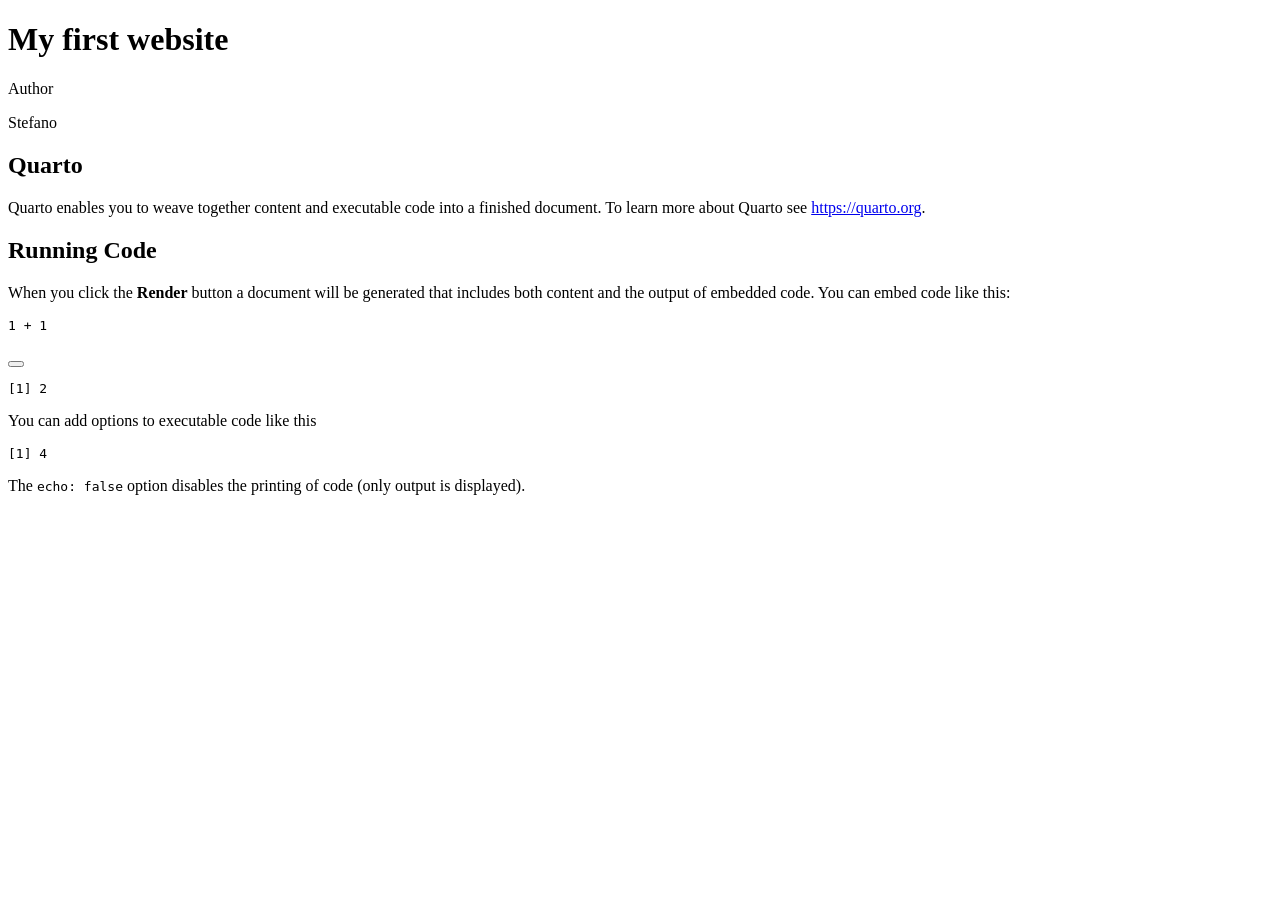
==== index.html @ 8864def3 "Add files via upload" ====
<!DOCTYPE html>
<html xmlns="http://www.w3.org/1999/xhtml" lang="en" xml:lang="en"><head>

<meta charset="utf-8">
<meta name="generator" content="quarto-1.9.38">

<meta name="viewport" content="width=device-width, initial-scale=1.0, user-scalable=yes">

<meta name="author" content="Stefano">

<title>My first website</title>
<style>
/* Default styles provided by pandoc.
** See https://pandoc.org/MANUAL.html#variables-for-html for config info.
*/
code{white-space: pre-wrap;}
span.smallcaps{font-variant: small-caps;}
div.columns{display: flex; gap: min(4vw, 1.5em);}
div.column{flex: auto; overflow-x: auto;}
div.hanging-indent{margin-left: 1.5em; text-indent: -1.5em;}
ul.task-list{list-style: none;}
ul.task-list li input[type="checkbox"] {
  width: 0.8em;
  margin: 0 0.8em 0.2em -1em; /* quarto-specific, see https://github.com/quarto-dev/quarto-cli/issues/4556 */ 
  vertical-align: middle;
}
/* CSS for syntax highlighting */
html { -webkit-text-size-adjust: 100%; }
pre > code.sourceCode { white-space: pre; position: relative; }
pre > code.sourceCode > span { display: inline-block; line-height: 1.25; }
pre > code.sourceCode > span:empty { height: 1.2em; }
.sourceCode { overflow: visible; }
code.sourceCode > span { color: inherit; text-decoration: inherit; }
div.sourceCode { margin: 1em 0; }
pre.sourceCode { margin: 0; }
@media screen {
div.sourceCode { overflow: auto; }
}
@media print {
pre > code.sourceCode { white-space: pre-wrap; }
pre > code.sourceCode > span { text-indent: -5em; padding-left: 5em; }
}
pre.numberSource code
  { counter-reset: source-line 0; }
pre.numberSource code > span
  { position: relative; left: -4em; counter-increment: source-line; }
pre.numberSource code > span > a:first-child::before
  { content: counter(source-line);
    position: relative; left: -1em; text-align: right; vertical-align: baseline;
    border: none; display: inline-block;
    -webkit-touch-callout: none; -webkit-user-select: none;
    -khtml-user-select: none; -moz-user-select: none;
    -ms-user-select: none; user-select: none;
    padding: 0 4px; width: 4em;
  }
pre.numberSource { margin-left: 3em;  padding-left: 4px; }
div.sourceCode
  {   }
@media screen {
pre > code.sourceCode > span > a:first-child::before { text-decoration: underline; }
}
</style>


<script src="index_files/libs/clipboard/clipboard.min.js"></script>
<script src="index_files/libs/quarto-html/quarto.js" type="module"></script>
<script src="index_files/libs/quarto-html/tabsets/tabsets.js" type="module"></script>
<script src="index_files/libs/quarto-html/popper.min.js"></script>
<script src="index_files/libs/quarto-html/tippy.umd.min.js"></script>
<script src="index_files/libs/quarto-html/anchor.min.js"></script>
<link href="index_files/libs/quarto-html/tippy.css" rel="stylesheet">
<link href="index_files/libs/quarto-html/quarto-syntax-highlighting-15634bcf2e68342d4ad2dfa704d543f6.css" rel="stylesheet" id="quarto-text-highlighting-styles">
<script src="index_files/libs/bootstrap/bootstrap.min.js"></script>
<link href="index_files/libs/bootstrap/bootstrap-icons.css" rel="stylesheet">
<link href="index_files/libs/bootstrap/bootstrap-53130b6bc961d5ce33c38df5bb25ed83.min.css" rel="stylesheet" append-hash="true" id="quarto-bootstrap" data-mode="light">


</head>

<body class="fullcontent quarto-light">

<div id="quarto-content" class="page-columns page-rows-contents page-layout-article">

<main class="content" id="quarto-document-content">

<header id="title-block-header" class="quarto-title-block default">
<div class="quarto-title">
<h1 class="title">My first website</h1>
</div>



<div class="quarto-title-meta">

    <div>
    <div class="quarto-title-meta-heading">Author</div>
    <div class="quarto-title-meta-contents">
             <p>Stefano </p>
          </div>
  </div>
    
  
    
  </div>
  


</header>


<section id="quarto" class="level2">
<h2 class="anchored" data-anchor-id="quarto">Quarto</h2>
<p>Quarto enables you to weave together content and executable code into a finished document. To learn more about Quarto see <a href="https://quarto.org" class="uri">https://quarto.org</a>.</p>
</section>
<section id="running-code" class="level2">
<h2 class="anchored" data-anchor-id="running-code">Running Code</h2>
<p>When you click the <strong>Render</strong> button a document will be generated that includes both content and the output of embedded code. You can embed code like this:</p>
<div class="cell">
<div class="code-copy-outer-scaffold"><div class="sourceCode cell-code" id="cb1"><pre class="sourceCode r code-with-copy"><code class="sourceCode r"><span id="cb1-1"><a href="#cb1-1" aria-hidden="true" tabindex="-1"></a><span class="dv">1</span> <span class="sc">+</span> <span class="dv">1</span></span></code></pre></div><button title="Copy to Clipboard" class="code-copy-button"><i class="bi"></i></button></div>
<div class="cell-output cell-output-stdout">
<pre><code>[1] 2</code></pre>
</div>
</div>
<p>You can add options to executable code like this</p>
<div class="cell">
<div class="cell-output cell-output-stdout">
<pre><code>[1] 4</code></pre>
</div>
</div>
<p>The <code>echo: false</code> option disables the printing of code (only output is displayed).</p>
</section>

</main>
<!-- /main column -->
<script id="quarto-html-after-body" type="application/javascript">
  window.document.addEventListener("DOMContentLoaded", function (event) {
    const icon = "";
    const anchorJS = new window.AnchorJS();
    anchorJS.options = {
      placement: 'right',
      icon: icon
    };
    anchorJS.add('.anchored');
    const isCodeAnnotation = (el) => {
      for (const clz of el.classList) {
        if (clz.startsWith('code-annotation-')) {                     
          return true;
        }
      }
      return false;
    }
    const onCopySuccess = function(e) {
      // button target
      const button = e.trigger;
      // don't keep focus
      button.blur();
      // flash "checked"
      button.classList.add('code-copy-button-checked');
      var currentTitle = button.getAttribute("title");
      button.setAttribute("title", "Copied!");
      let tooltip;
      if (window.bootstrap) {
        button.setAttribute("data-bs-toggle", "tooltip");
        button.setAttribute("data-bs-placement", "left");
        button.setAttribute("data-bs-title", "Copied!");
        tooltip = new bootstrap.Tooltip(button, 
          { trigger: "manual", 
            customClass: "code-copy-button-tooltip",
            offset: [0, -8]});
        tooltip.show();    
      }
      setTimeout(function() {
        if (tooltip) {
          tooltip.hide();
          button.removeAttribute("data-bs-title");
          button.removeAttribute("data-bs-toggle");
          button.removeAttribute("data-bs-placement");
        }
        button.setAttribute("title", currentTitle);
        button.classList.remove('code-copy-button-checked');
      }, 1000);
      // clear code selection
      e.clearSelection();
    }
    const getTextToCopy = function(trigger) {
      const outerScaffold = trigger.parentElement.cloneNode(true);
      const codeEl = outerScaffold.querySelector('code');
      for (const childEl of codeEl.children) {
        if (isCodeAnnotation(childEl)) {
          childEl.remove();
        }
      }
      return codeEl.innerText;
    }
    const clipboard = new window.ClipboardJS('.code-copy-button:not([data-in-quarto-modal])', {
      text: getTextToCopy
    });
    clipboard.on('success', onCopySuccess);
    if (window.document.getElementById('quarto-embedded-source-code-modal')) {
      const clipboardModal = new window.ClipboardJS('.code-copy-button[data-in-quarto-modal]', {
        text: getTextToCopy,
        container: window.document.getElementById('quarto-embedded-source-code-modal')
      });
      clipboardModal.on('success', onCopySuccess);
    }
      var localhostRegex = new RegExp(/^(?:http|https):\/\/localhost\:?[0-9]*\//);
      var mailtoRegex = new RegExp(/^mailto:/);
        var filterRegex = new RegExp('/' + window.location.host + '/');
      var isInternal = (href) => {
          return filterRegex.test(href) || localhostRegex.test(href) || mailtoRegex.test(href);
      }
      // Inspect non-navigation links and adorn them if external
     var links = window.document.querySelectorAll('a[href]:not(.nav-link):not(.navbar-brand):not(.toc-action):not(.sidebar-link):not(.sidebar-item-toggle):not(.pagination-link):not(.no-external):not([aria-hidden]):not(.dropdown-item):not(.quarto-navigation-tool):not(.about-link)');
      for (var i=0; i<links.length; i++) {
        const link = links[i];
        if (!isInternal(link.href)) {
          // undo the damage that might have been done by quarto-nav.js in the case of
          // links that we want to consider external
          if (link.dataset.originalHref !== undefined) {
            link.href = link.dataset.originalHref;
          }
        }
      }
    function tippyHover(el, contentFn, onTriggerFn, onUntriggerFn) {
      const config = {
        allowHTML: true,
        maxWidth: 500,
        delay: 100,
        arrow: false,
        appendTo: function(el) {
            return el.parentElement;
        },
        interactive: true,
        interactiveBorder: 10,
        theme: 'quarto',
        placement: 'bottom-start',
      };
      if (contentFn) {
        config.content = contentFn;
      }
      if (onTriggerFn) {
        config.onTrigger = onTriggerFn;
      }
      if (onUntriggerFn) {
        config.onUntrigger = onUntriggerFn;
      }
      window.tippy(el, config); 
    }
    const noterefs = window.document.querySelectorAll('a[role="doc-noteref"]');
    for (var i=0; i<noterefs.length; i++) {
      const ref = noterefs[i];
      tippyHover(ref, function() {
        // use id or data attribute instead here
        let href = ref.getAttribute('data-footnote-href') || ref.getAttribute('href');
        try { href = new URL(href).hash; } catch {}
        const id = href.replace(/^#\/?/, "");
        const note = window.document.getElementById(id);
        if (note) {
          return note.innerHTML;
        } else {
          return "";
        }
      });
    }
    const xrefs = window.document.querySelectorAll('a.quarto-xref');
    const processXRef = (id, note) => {
      // Strip column container classes
      const stripColumnClz = (el) => {
        el.classList.remove("page-full", "page-columns");
        if (el.children) {
          for (const child of el.children) {
            stripColumnClz(child);
          }
        }
      }
      stripColumnClz(note)
      if (id === null || id.startsWith('sec-')) {
        // Special case sections, only their first couple elements
        const container = document.createElement("div");
        if (note.children && note.children.length > 2) {
          container.appendChild(note.children[0].cloneNode(true));
          for (let i = 1; i < note.children.length; i++) {
            const child = note.children[i];
            if (child.tagName === "P" && child.innerText === "") {
              continue;
            } else {
              container.appendChild(child.cloneNode(true));
              break;
            }
          }
          if (window.Quarto?.typesetMath) {
            window.Quarto.typesetMath(container);
          }
          return container.innerHTML
        } else {
          if (window.Quarto?.typesetMath) {
            window.Quarto.typesetMath(note);
          }
          return note.innerHTML;
        }
      } else {
        // Remove any anchor links if they are present
        const anchorLink = note.querySelector('a.anchorjs-link');
        if (anchorLink) {
          anchorLink.remove();
        }
        if (window.Quarto?.typesetMath) {
          window.Quarto.typesetMath(note);
        }
        if (note.classList.contains("callout")) {
          return note.outerHTML;
        } else {
          return note.innerHTML;
        }
      }
    }
    for (var i=0; i<xrefs.length; i++) {
      const xref = xrefs[i];
      tippyHover(xref, undefined, function(instance) {
        instance.disable();
        let url = xref.getAttribute('href');
        let hash = undefined; 
        if (url.startsWith('#')) {
          hash = url;
        } else {
          try { hash = new URL(url).hash; } catch {}
        }
        if (hash) {
          const id = hash.replace(/^#\/?/, "");
          const note = window.document.getElementById(id);
          if (note !== null) {
            try {
              const html = processXRef(id, note.cloneNode(true));
              instance.setContent(html);
            } finally {
              instance.enable();
              instance.show();
            }
          } else {
            // See if we can fetch this
            fetch(url.split('#')[0])
            .then(res => res.text())
            .then(html => {
              const parser = new DOMParser();
              const htmlDoc = parser.parseFromString(html, "text/html");
              const note = htmlDoc.getElementById(id);
              if (note !== null) {
                const html = processXRef(id, note);
                instance.setContent(html);
              } 
            }).finally(() => {
              instance.enable();
              instance.show();
            });
          }
        } else {
          // See if we can fetch a full url (with no hash to target)
          // This is a special case and we should probably do some content thinning / targeting
          fetch(url)
          .then(res => res.text())
          .then(html => {
            const parser = new DOMParser();
            const htmlDoc = parser.parseFromString(html, "text/html");
            const note = htmlDoc.querySelector('main.content');
            if (note !== null) {
              // This should only happen for chapter cross references
              // (since there is no id in the URL)
              // remove the first header
              if (note.children.length > 0 && note.children[0].tagName === "HEADER") {
                note.children[0].remove();
              }
              const html = processXRef(null, note);
              instance.setContent(html);
            } 
          }).finally(() => {
            instance.enable();
            instance.show();
          });
        }
      }, function(instance) {
      });
    }
        let selectedAnnoteEl;
        const selectorForAnnotation = ( cell, annotation) => {
          let cellAttr = 'data-code-cell="' + cell + '"';
          let lineAttr = 'data-code-annotation="' +  annotation + '"';
          const selector = 'span[' + cellAttr + '][' + lineAttr + ']';
          return selector;
        }
        const selectCodeLines = (annoteEl) => {
          const doc = window.document;
          const targetCell = annoteEl.getAttribute("data-target-cell");
          const targetAnnotation = annoteEl.getAttribute("data-target-annotation");
          const annoteSpan = window.document.querySelector(selectorForAnnotation(targetCell, targetAnnotation));
          const lines = annoteSpan.getAttribute("data-code-lines").split(",");
          const lineIds = lines.map((line) => {
            return targetCell + "-" + line;
          })
          let top = null;
          let height = null;
          let parent = null;
          if (lineIds.length > 0) {
              //compute the position of the single el (top and bottom and make a div)
              const el = window.document.getElementById(lineIds[0]);
              top = el.offsetTop;
              height = el.offsetHeight;
              parent = el.parentElement.parentElement;
            if (lineIds.length > 1) {
              const lastEl = window.document.getElementById(lineIds[lineIds.length - 1]);
              const bottom = lastEl.offsetTop + lastEl.offsetHeight;
              height = bottom - top;
            }
            if (top !== null && height !== null && parent !== null) {
              // cook up a div (if necessary) and position it 
              let div = window.document.getElementById("code-annotation-line-highlight");
              if (div === null) {
                div = window.document.createElement("div");
                div.setAttribute("id", "code-annotation-line-highlight");
                div.style.position = 'absolute';
                parent.appendChild(div);
              }
              div.style.top = top - 2 + "px";
              div.style.height = height + 4 + "px";
              div.style.left = 0;
              let gutterDiv = window.document.getElementById("code-annotation-line-highlight-gutter");
              if (gutterDiv === null) {
                gutterDiv = window.document.createElement("div");
                gutterDiv.setAttribute("id", "code-annotation-line-highlight-gutter");
                gutterDiv.style.position = 'absolute';
                const codeCell = window.document.getElementById(targetCell);
                const gutter = codeCell.querySelector('.code-annotation-gutter');
                gutter.appendChild(gutterDiv);
              }
              gutterDiv.style.top = top - 2 + "px";
              gutterDiv.style.height = height + 4 + "px";
            }
            selectedAnnoteEl = annoteEl;
          }
        };
        const unselectCodeLines = () => {
          const elementsIds = ["code-annotation-line-highlight", "code-annotation-line-highlight-gutter"];
          elementsIds.forEach((elId) => {
            const div = window.document.getElementById(elId);
            if (div) {
              div.remove();
            }
          });
          selectedAnnoteEl = undefined;
        };
          // Handle positioning of the toggle
      window.addEventListener(
        "resize",
        throttle(() => {
          elRect = undefined;
          if (selectedAnnoteEl) {
            selectCodeLines(selectedAnnoteEl);
          }
        }, 10)
      );
      function throttle(fn, ms) {
      let throttle = false;
      let timer;
        return (...args) => {
          if(!throttle) { // first call gets through
              fn.apply(this, args);
              throttle = true;
          } else { // all the others get throttled
              if(timer) clearTimeout(timer); // cancel #2
              timer = setTimeout(() => {
                fn.apply(this, args);
                timer = throttle = false;
              }, ms);
          }
        };
      }
        // Attach click handler to the DT
        const annoteDls = window.document.querySelectorAll('dt[data-target-cell]');
        for (const annoteDlNode of annoteDls) {
          annoteDlNode.addEventListener('click', (event) => {
            const clickedEl = event.target;
            if (clickedEl !== selectedAnnoteEl) {
              unselectCodeLines();
              const activeEl = window.document.querySelector('dt[data-target-cell].code-annotation-active');
              if (activeEl) {
                activeEl.classList.remove('code-annotation-active');
              }
              selectCodeLines(clickedEl);
              clickedEl.classList.add('code-annotation-active');
            } else {
              // Unselect the line
              unselectCodeLines();
              clickedEl.classList.remove('code-annotation-active');
            }
          });
        }
    const findCites = (el) => {
      const parentEl = el.parentElement;
      if (parentEl) {
        const cites = parentEl.dataset.cites;
        if (cites) {
          return {
            el,
            cites: cites.split(' ')
          };
        } else {
          return findCites(el.parentElement)
        }
      } else {
        return undefined;
      }
    };
    var bibliorefs = window.document.querySelectorAll('a[role="doc-biblioref"]');
    for (var i=0; i<bibliorefs.length; i++) {
      const ref = bibliorefs[i];
      const citeInfo = findCites(ref);
      if (citeInfo) {
        tippyHover(citeInfo.el, function() {
          var popup = window.document.createElement('div');
          citeInfo.cites.forEach(function(cite) {
            var citeDiv = window.document.createElement('div');
            citeDiv.classList.add('hanging-indent');
            citeDiv.classList.add('csl-entry');
            var biblioDiv = window.document.getElementById('ref-' + cite);
            if (biblioDiv) {
              citeDiv.innerHTML = biblioDiv.innerHTML;
            }
            popup.appendChild(citeDiv);
          });
          return popup.innerHTML;
        });
      }
    }
  });
  </script>
</div> <!-- /content -->




</body></html>
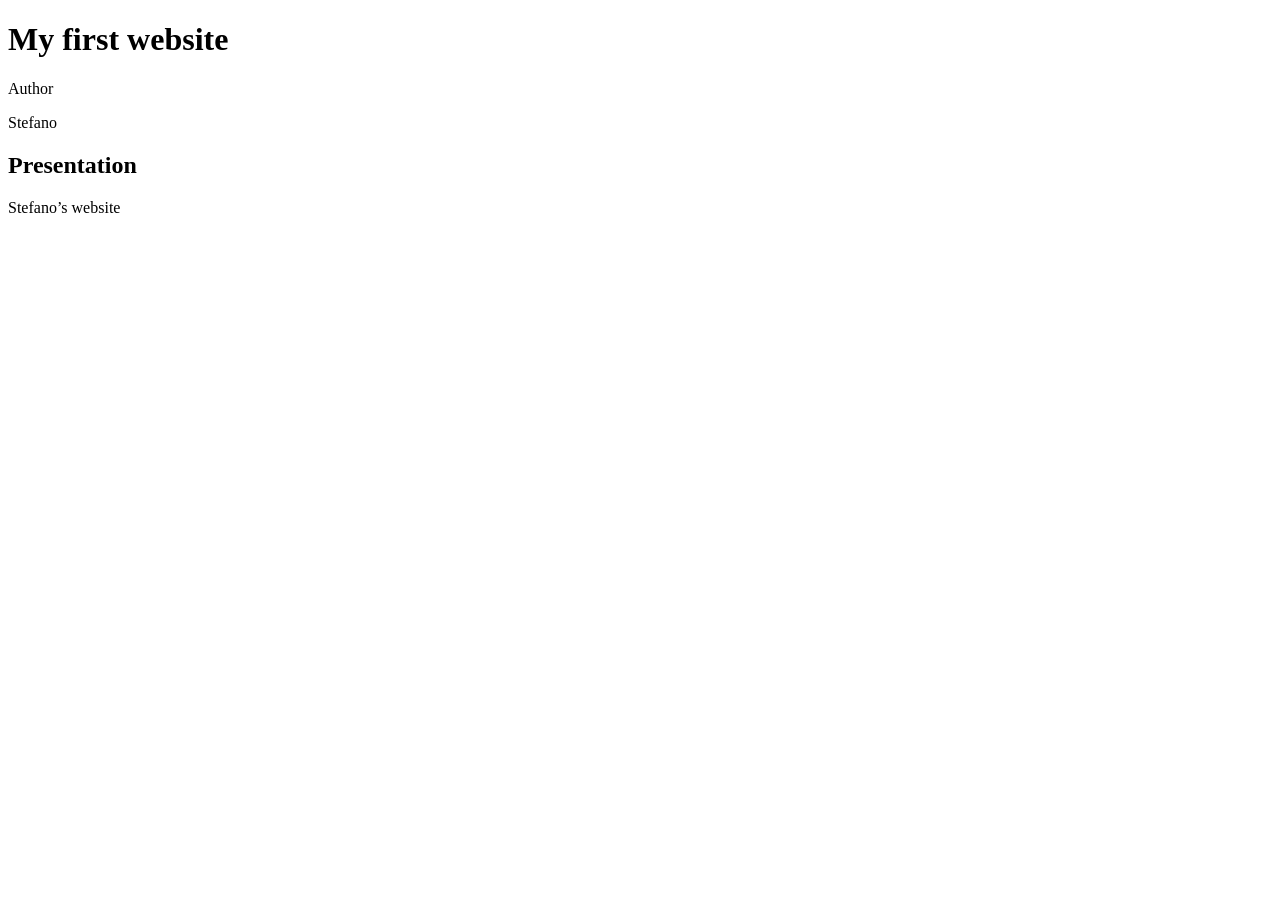
==== commit 50c60d01: "Add files via upload" ====
--- a/index.html
+++ b/index.html
@@ -24,41 +24,6 @@
   margin: 0 0.8em 0.2em -1em; /* quarto-specific, see https://github.com/quarto-dev/quarto-cli/issues/4556 */ 
   vertical-align: middle;
 }
-/* CSS for syntax highlighting */
-html { -webkit-text-size-adjust: 100%; }
-pre > code.sourceCode { white-space: pre; position: relative; }
-pre > code.sourceCode > span { display: inline-block; line-height: 1.25; }
-pre > code.sourceCode > span:empty { height: 1.2em; }
-.sourceCode { overflow: visible; }
-code.sourceCode > span { color: inherit; text-decoration: inherit; }
-div.sourceCode { margin: 1em 0; }
-pre.sourceCode { margin: 0; }
-@media screen {
-div.sourceCode { overflow: auto; }
-}
-@media print {
-pre > code.sourceCode { white-space: pre-wrap; }
-pre > code.sourceCode > span { text-indent: -5em; padding-left: 5em; }
-}
-pre.numberSource code
-  { counter-reset: source-line 0; }
-pre.numberSource code > span
-  { position: relative; left: -4em; counter-increment: source-line; }
-pre.numberSource code > span > a:first-child::before
-  { content: counter(source-line);
-    position: relative; left: -1em; text-align: right; vertical-align: baseline;
-    border: none; display: inline-block;
-    -webkit-touch-callout: none; -webkit-user-select: none;
-    -khtml-user-select: none; -moz-user-select: none;
-    -ms-user-select: none; user-select: none;
-    padding: 0 4px; width: 4em;
-  }
-pre.numberSource { margin-left: 3em;  padding-left: 4px; }
-div.sourceCode
-  {   }
-@media screen {
-pre > code.sourceCode > span > a:first-child::before { text-decoration: underline; }
-}
 </style>
 
 
@@ -108,26 +73,9 @@
 </header>
 
 
-<section id="quarto" class="level2">
-<h2 class="anchored" data-anchor-id="quarto">Quarto</h2>
-<p>Quarto enables you to weave together content and executable code into a finished document. To learn more about Quarto see <a href="https://quarto.org" class="uri">https://quarto.org</a>.</p>
-</section>
-<section id="running-code" class="level2">
-<h2 class="anchored" data-anchor-id="running-code">Running Code</h2>
-<p>When you click the <strong>Render</strong> button a document will be generated that includes both content and the output of embedded code. You can embed code like this:</p>
-<div class="cell">
-<div class="code-copy-outer-scaffold"><div class="sourceCode cell-code" id="cb1"><pre class="sourceCode r code-with-copy"><code class="sourceCode r"><span id="cb1-1"><a href="#cb1-1" aria-hidden="true" tabindex="-1"></a><span class="dv">1</span> <span class="sc">+</span> <span class="dv">1</span></span></code></pre></div><button title="Copy to Clipboard" class="code-copy-button"><i class="bi"></i></button></div>
-<div class="cell-output cell-output-stdout">
-<pre><code>[1] 2</code></pre>
-</div>
-</div>
-<p>You can add options to executable code like this</p>
-<div class="cell">
-<div class="cell-output cell-output-stdout">
-<pre><code>[1] 4</code></pre>
-</div>
-</div>
-<p>The <code>echo: false</code> option disables the printing of code (only output is displayed).</p>
+<section id="presentation" class="level1">
+<h1>Presentation</h1>
+<p>Stefano’s website</p>
 </section>
 
 </main>
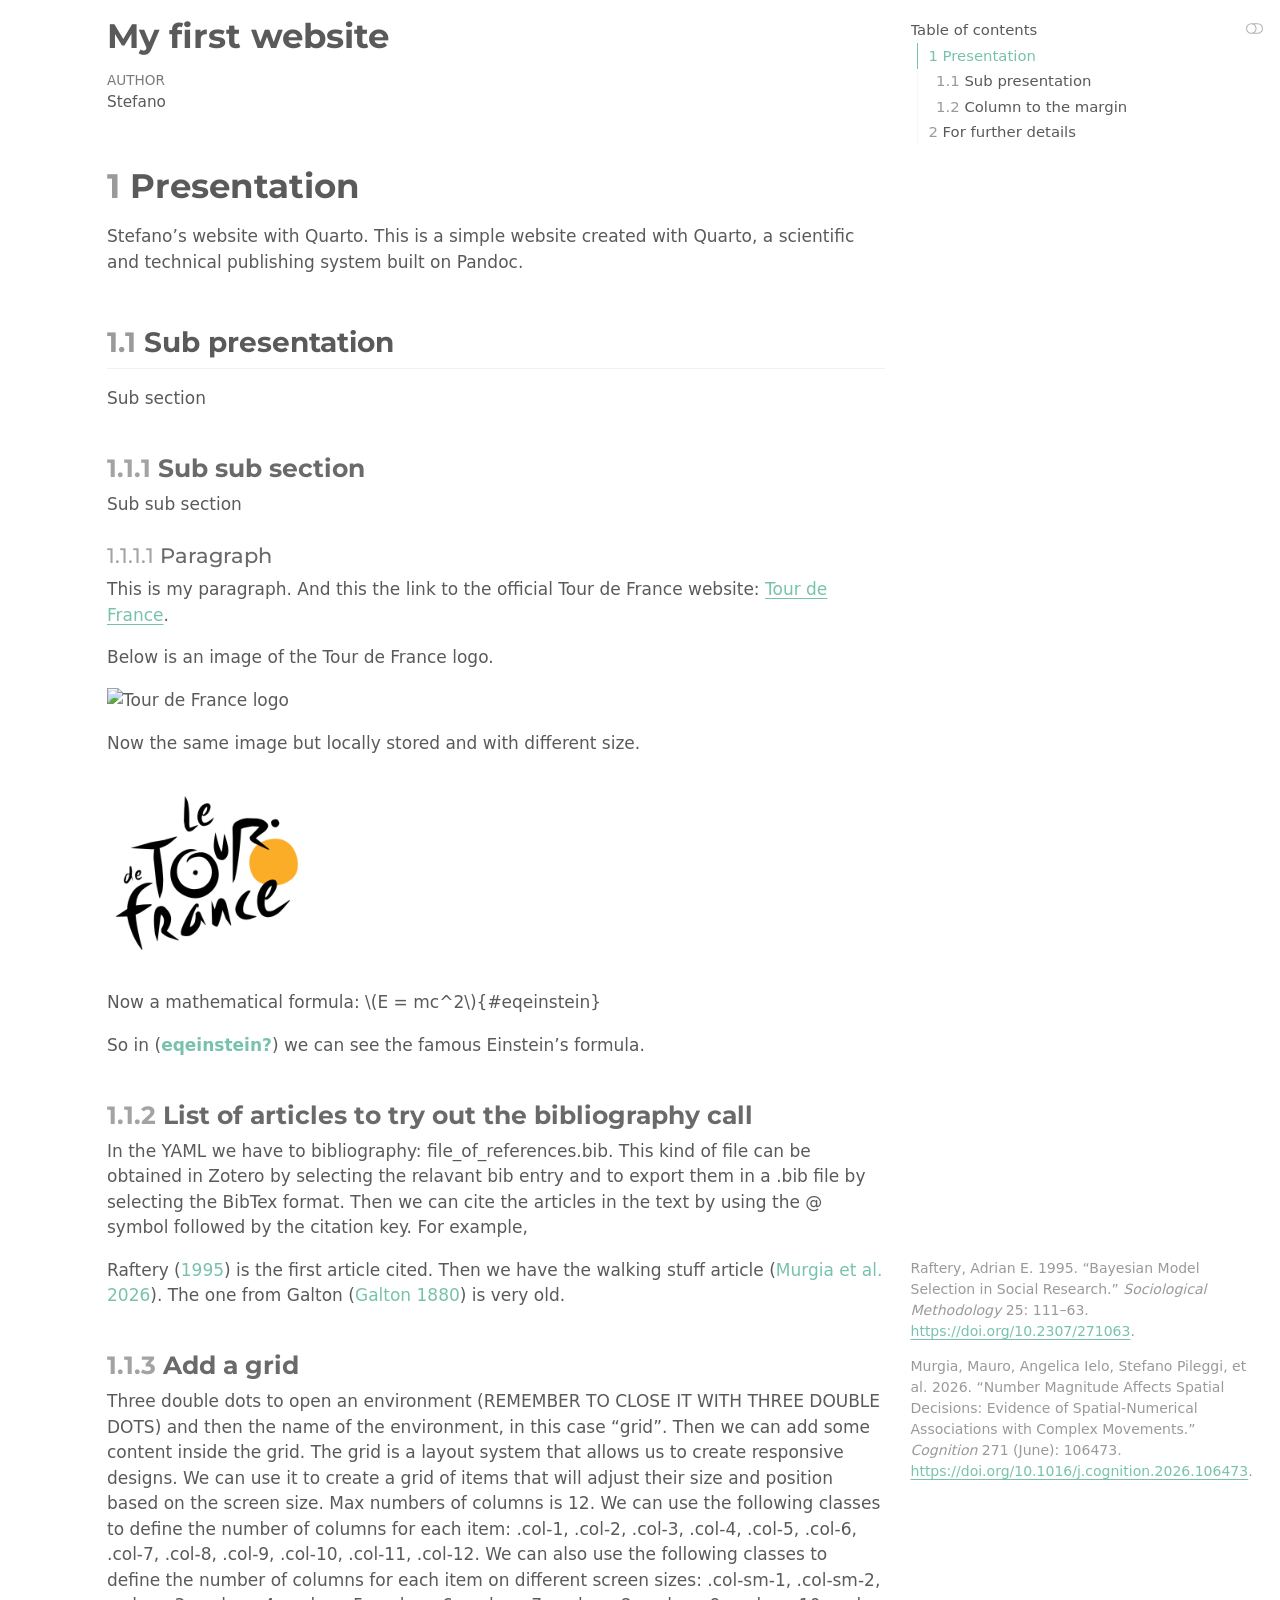
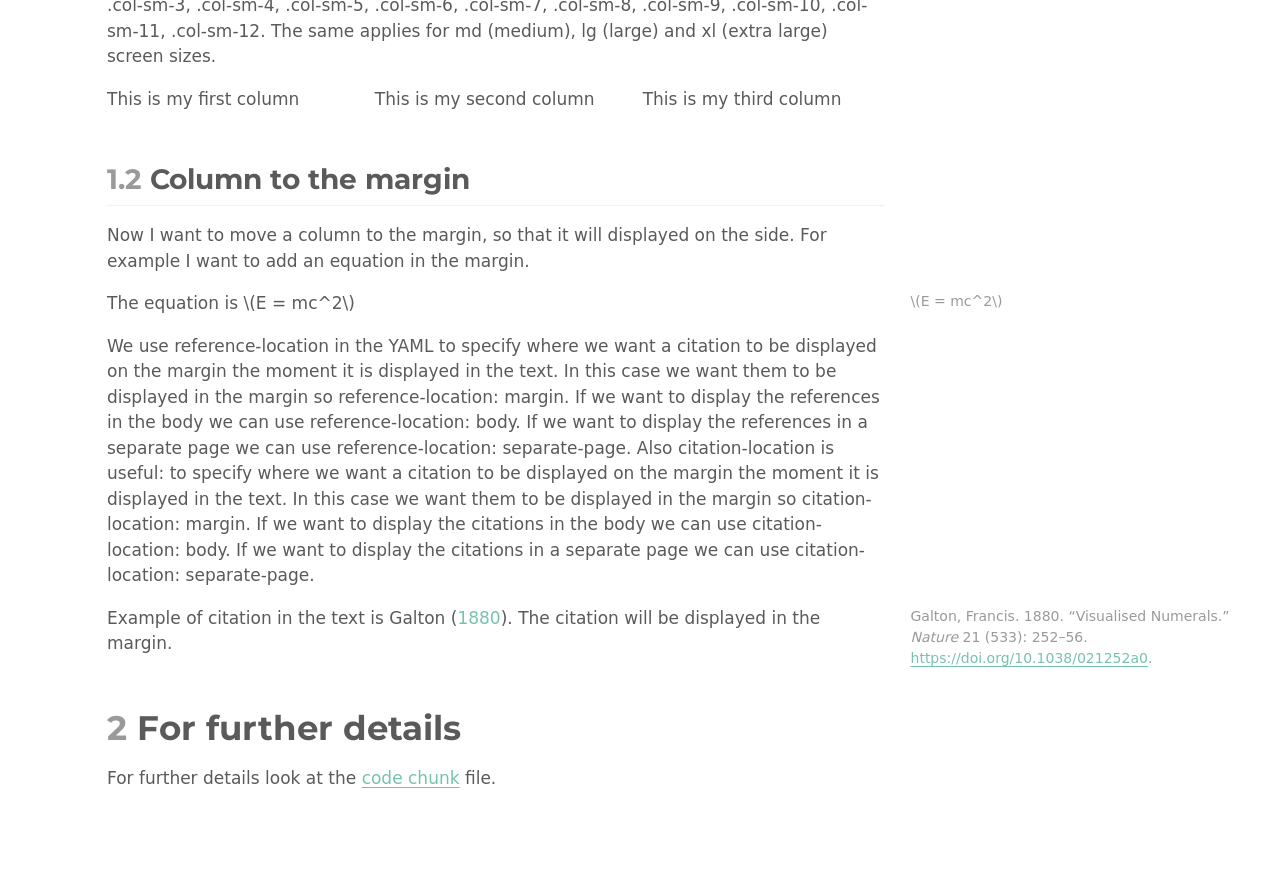
==== commit ae0598b9: "Add files via upload" ====
--- a/index.html
+++ b/index.html
@@ -10,9 +10,7 @@
 
 <title>My first website</title>
 <style>
-/* Default styles provided by pandoc.
-** See https://pandoc.org/MANUAL.html#variables-for-html for config info.
-*/
+
 code{white-space: pre-wrap;}
 span.smallcaps{font-variant: small-caps;}
 div.columns{display: flex; gap: min(4vw, 1.5em);}
@@ -20,33 +18,2502 @@
 div.hanging-indent{margin-left: 1.5em; text-indent: -1.5em;}
 ul.task-list{list-style: none;}
 ul.task-list li input[type="checkbox"] {
-  width: 0.8em;
-  margin: 0 0.8em 0.2em -1em; /* quarto-specific, see https://github.com/quarto-dev/quarto-cli/issues/4556 */ 
-  vertical-align: middle;
+width: 0.8em;
+margin: 0 0.8em 0.2em -1em;  vertical-align: middle;
 }
+
+div.csl-bib-body { }
+div.csl-entry {
+clear: both;
+}
+.hanging-indent div.csl-entry {
+margin-left:2em;
+text-indent:-2em;
+}
+div.csl-left-margin {
+min-width:2em;
+float:left;
+}
+div.csl-right-inline {
+margin-left:2em;
+padding-left:1em;
+}
+div.csl-indent {
+margin-left: 2em;
+}</style>
+
+
+<script>/*!
+ * clipboard.js v2.0.11
+ * https://clipboardjs.com/
+ *
+ * Licensed MIT © Zeno Rocha
+ */
+!function(t,e){"object"==typeof exports&&"object"==typeof module?module.exports=e():"function"==typeof define&&define.amd?define([],e):"object"==typeof exports?exports.ClipboardJS=e():t.ClipboardJS=e()}(this,function(){return n={686:function(t,e,n){"use strict";n.d(e,{default:function(){return b}});var e=n(279),i=n.n(e),e=n(370),u=n.n(e),e=n(817),r=n.n(e);function c(t){try{return document.execCommand(t)}catch(t){return}}var a=function(t){t=r()(t);return c("cut"),t};function o(t,e){var n,o,t=(n=t,o="rtl"===document.documentElement.getAttribute("dir"),(t=document.createElement("textarea")).style.fontSize="12pt",t.style.border="0",t.style.padding="0",t.style.margin="0",t.style.position="absolute",t.style[o?"right":"left"]="-9999px",o=window.pageYOffset||document.documentElement.scrollTop,t.style.top="".concat(o,"px"),t.setAttribute("readonly",""),t.value=n,t);return e.container.appendChild(t),e=r()(t),c("copy"),t.remove(),e}var f=function(t){var e=1<arguments.length&&void 0!==arguments[1]?arguments[1]:{container:document.body},n="";return"string"==typeof t?n=o(t,e):t instanceof HTMLInputElement&&!["text","search","url","tel","password"].includes(null==t?void 0:t.type)?n=o(t.value,e):(n=r()(t),c("copy")),n};function l(t){return(l="function"==typeof Symbol&&"symbol"==typeof Symbol.iterator?function(t){return typeof t}:function(t){return t&&"function"==typeof Symbol&&t.constructor===Symbol&&t!==Symbol.prototype?"symbol":typeof t})(t)}var s=function(){var t=0<arguments.length&&void 0!==arguments[0]?arguments[0]:{},e=t.action,n=void 0===e?"copy":e,o=t.container,e=t.target,t=t.text;if("copy"!==n&&"cut"!==n)throw new Error('Invalid "action" value, use either "copy" or "cut"');if(void 0!==e){if(!e||"object"!==l(e)||1!==e.nodeType)throw new Error('Invalid "target" value, use a valid Element');if("copy"===n&&e.hasAttribute("disabled"))throw new Error('Invalid "target" attribute. Please use "readonly" instead of "disabled" attribute');if("cut"===n&&(e.hasAttribute("readonly")||e.hasAttribute("disabled")))throw new Error('Invalid "target" attribute. You can\'t cut text from elements with "readonly" or "disabled" attributes')}return t?f(t,{container:o}):e?"cut"===n?a(e):f(e,{container:o}):void 0};function p(t){return(p="function"==typeof Symbol&&"symbol"==typeof Symbol.iterator?function(t){return typeof t}:function(t){return t&&"function"==typeof Symbol&&t.constructor===Symbol&&t!==Symbol.prototype?"symbol":typeof t})(t)}function d(t,e){for(var n=0;n<e.length;n++){var o=e[n];o.enumerable=o.enumerable||!1,o.configurable=!0,"value"in o&&(o.writable=!0),Object.defineProperty(t,o.key,o)}}function y(t,e){return(y=Object.setPrototypeOf||function(t,e){return t.__proto__=e,t})(t,e)}function h(n){var o=function(){if("undefined"==typeof Reflect||!Reflect.construct)return!1;if(Reflect.construct.sham)return!1;if("function"==typeof Proxy)return!0;try{return Date.prototype.toString.call(Reflect.construct(Date,[],function(){})),!0}catch(t){return!1}}();return function(){var t,e=v(n);return t=o?(t=v(this).constructor,Reflect.construct(e,arguments,t)):e.apply(this,arguments),e=this,!(t=t)||"object"!==p(t)&&"function"!=typeof t?function(t){if(void 0!==t)return t;throw new ReferenceError("this hasn't been initialised - super() hasn't been called")}(e):t}}function v(t){return(v=Object.setPrototypeOf?Object.getPrototypeOf:function(t){return t.__proto__||Object.getPrototypeOf(t)})(t)}function m(t,e){t="data-clipboard-".concat(t);if(e.hasAttribute(t))return e.getAttribute(t)}var b=function(){!function(t,e){if("function"!=typeof e&&null!==e)throw new TypeError("Super expression must either be null or a function");t.prototype=Object.create(e&&e.prototype,{constructor:{value:t,writable:!0,configurable:!0}}),e&&y(t,e)}(r,i());var t,e,n,o=h(r);function r(t,e){var n;return function(t){if(!(t instanceof r))throw new TypeError("Cannot call a class as a function")}(this),(n=o.call(this)).resolveOptions(e),n.listenClick(t),n}return t=r,n=[{key:"copy",value:function(t){var e=1<arguments.length&&void 0!==arguments[1]?arguments[1]:{container:document.body};return f(t,e)}},{key:"cut",value:function(t){return a(t)}},{key:"isSupported",value:function(){var t=0<arguments.length&&void 0!==arguments[0]?arguments[0]:["copy","cut"],t="string"==typeof t?[t]:t,e=!!document.queryCommandSupported;return t.forEach(function(t){e=e&&!!document.queryCommandSupported(t)}),e}}],(e=[{key:"resolveOptions",value:function(){var t=0<arguments.length&&void 0!==arguments[0]?arguments[0]:{};this.action="function"==typeof t.action?t.action:this.defaultAction,this.target="function"==typeof t.target?t.target:this.defaultTarget,this.text="function"==typeof t.text?t.text:this.defaultText,this.container="object"===p(t.container)?t.container:document.body}},{key:"listenClick",value:function(t){var e=this;this.listener=u()(t,"click",function(t){return e.onClick(t)})}},{key:"onClick",value:function(t){var e=t.delegateTarget||t.currentTarget,n=this.action(e)||"copy",t=s({action:n,container:this.container,target:this.target(e),text:this.text(e)});this.emit(t?"success":"error",{action:n,text:t,trigger:e,clearSelection:function(){e&&e.focus(),window.getSelection().removeAllRanges()}})}},{key:"defaultAction",value:function(t){return m("action",t)}},{key:"defaultTarget",value:function(t){t=m("target",t);if(t)return document.querySelector(t)}},{key:"defaultText",value:function(t){return m("text",t)}},{key:"destroy",value:function(){this.listener.destroy()}}])&&d(t.prototype,e),n&&d(t,n),r}()},828:function(t){var e;"undefined"==typeof Element||Element.prototype.matches||((e=Element.prototype).matches=e.matchesSelector||e.mozMatchesSelector||e.msMatchesSelector||e.oMatchesSelector||e.webkitMatchesSelector),t.exports=function(t,e){for(;t&&9!==t.nodeType;){if("function"==typeof t.matches&&t.matches(e))return t;t=t.parentNode}}},438:function(t,e,n){var u=n(828);function i(t,e,n,o,r){var i=function(e,n,t,o){return function(t){t.delegateTarget=u(t.target,n),t.delegateTarget&&o.call(e,t)}}.apply(this,arguments);return t.addEventListener(n,i,r),{destroy:function(){t.removeEventListener(n,i,r)}}}t.exports=function(t,e,n,o,r){return"function"==typeof t.addEventListener?i.apply(null,arguments):"function"==typeof n?i.bind(null,document).apply(null,arguments):("string"==typeof t&&(t=document.querySelectorAll(t)),Array.prototype.map.call(t,function(t){return i(t,e,n,o,r)}))}},879:function(t,n){n.node=function(t){return void 0!==t&&t instanceof HTMLElement&&1===t.nodeType},n.nodeList=function(t){var e=Object.prototype.toString.call(t);return void 0!==t&&("[object NodeList]"===e||"[object HTMLCollection]"===e)&&"length"in t&&(0===t.length||n.node(t[0]))},n.string=function(t){return"string"==typeof t||t instanceof String},n.fn=function(t){return"[object Function]"===Object.prototype.toString.call(t)}},370:function(t,e,n){var f=n(879),l=n(438);t.exports=function(t,e,n){if(!t&&!e&&!n)throw new Error("Missing required arguments");if(!f.string(e))throw new TypeError("Second argument must be a String");if(!f.fn(n))throw new TypeError("Third argument must be a Function");if(f.node(t))return c=e,a=n,(u=t).addEventListener(c,a),{destroy:function(){u.removeEventListener(c,a)}};if(f.nodeList(t))return o=t,r=e,i=n,Array.prototype.forEach.call(o,function(t){t.addEventListener(r,i)}),{destroy:function(){Array.prototype.forEach.call(o,function(t){t.removeEventListener(r,i)})}};if(f.string(t))return t=t,e=e,n=n,l(document.body,t,e,n);throw new TypeError("First argument must be a String, HTMLElement, HTMLCollection, or NodeList");var o,r,i,u,c,a}},817:function(t){t.exports=function(t){var e,n="SELECT"===t.nodeName?(t.focus(),t.value):"INPUT"===t.nodeName||"TEXTAREA"===t.nodeName?((e=t.hasAttribute("readonly"))||t.setAttribute("readonly",""),t.select(),t.setSelectionRange(0,t.value.length),e||t.removeAttribute("readonly"),t.value):(t.hasAttribute("contenteditable")&&t.focus(),n=window.getSelection(),(e=document.createRange()).selectNodeContents(t),n.removeAllRanges(),n.addRange(e),n.toString());return n}},279:function(t){function e(){}e.prototype={on:function(t,e,n){var o=this.e||(this.e={});return(o[t]||(o[t]=[])).push({fn:e,ctx:n}),this},once:function(t,e,n){var o=this;function r(){o.off(t,r),e.apply(n,arguments)}return r._=e,this.on(t,r,n)},emit:function(t){for(var e=[].slice.call(arguments,1),n=((this.e||(this.e={}))[t]||[]).slice(),o=0,r=n.length;o<r;o++)n[o].fn.apply(n[o].ctx,e);return this},off:function(t,e){var n=this.e||(this.e={}),o=n[t],r=[];if(o&&e)for(var i=0,u=o.length;i<u;i++)o[i].fn!==e&&o[i].fn._!==e&&r.push(o[i]);return r.length?n[t]=r:delete n[t],this}},t.exports=e,t.exports.TinyEmitter=e}},r={},o.n=function(t){var e=t&&t.__esModule?function(){return t.default}:function(){return t};return o.d(e,{a:e}),e},o.d=function(t,e){for(var n in e)o.o(e,n)&&!o.o(t,n)&&Object.defineProperty(t,n,{enumerable:!0,get:e[n]})},o.o=function(t,e){return Object.prototype.hasOwnProperty.call(t,e)},o(686).default;function o(t){if(r[t])return r[t].exports;var e=r[t]={exports:{}};return n[t](e,e.exports,o),e.exports}var n,r});</script>
+<script src="[data-uri]" type="module"></script>
+<script src="[data-uri]" type="module"></script>
+<script>/**
+ * @popperjs/core v2.11.7 - MIT License
+ */
+
+!function(e,t){"object"==typeof exports&&"undefined"!=typeof module?t(exports):"function"==typeof define&&define.amd?define(["exports"],t):t((e="undefined"!=typeof globalThis?globalThis:e||self).Popper={})}(this,(function(e){"use strict";function t(e){if(null==e)return window;if("[object Window]"!==e.toString()){var t=e.ownerDocument;return t&&t.defaultView||window}return e}function n(e){return e instanceof t(e).Element||e instanceof Element}function r(e){return e instanceof t(e).HTMLElement||e instanceof HTMLElement}function o(e){return"undefined"!=typeof ShadowRoot&&(e instanceof t(e).ShadowRoot||e instanceof ShadowRoot)}var i=Math.max,a=Math.min,s=Math.round;function f(){var e=navigator.userAgentData;return null!=e&&e.brands&&Array.isArray(e.brands)?e.brands.map((function(e){return e.brand+"/"+e.version})).join(" "):navigator.userAgent}function c(){return!/^((?!chrome|android).)*safari/i.test(f())}function p(e,o,i){void 0===o&&(o=!1),void 0===i&&(i=!1);var a=e.getBoundingClientRect(),f=1,p=1;o&&r(e)&&(f=e.offsetWidth>0&&s(a.width)/e.offsetWidth||1,p=e.offsetHeight>0&&s(a.height)/e.offsetHeight||1);var u=(n(e)?t(e):window).visualViewport,l=!c()&&i,d=(a.left+(l&&u?u.offsetLeft:0))/f,h=(a.top+(l&&u?u.offsetTop:0))/p,m=a.width/f,v=a.height/p;return{width:m,height:v,top:h,right:d+m,bottom:h+v,left:d,x:d,y:h}}function u(e){var n=t(e);return{scrollLeft:n.pageXOffset,scrollTop:n.pageYOffset}}function l(e){return e?(e.nodeName||"").toLowerCase():null}function d(e){return((n(e)?e.ownerDocument:e.document)||window.document).documentElement}function h(e){return p(d(e)).left+u(e).scrollLeft}function m(e){return t(e).getComputedStyle(e)}function v(e){var t=m(e),n=t.overflow,r=t.overflowX,o=t.overflowY;return/auto|scroll|overlay|hidden/.test(n+o+r)}function y(e,n,o){void 0===o&&(o=!1);var i,a,f=r(n),c=r(n)&&function(e){var t=e.getBoundingClientRect(),n=s(t.width)/e.offsetWidth||1,r=s(t.height)/e.offsetHeight||1;return 1!==n||1!==r}(n),m=d(n),y=p(e,c,o),g={scrollLeft:0,scrollTop:0},b={x:0,y:0};return(f||!f&&!o)&&(("body"!==l(n)||v(m))&&(g=(i=n)!==t(i)&&r(i)?{scrollLeft:(a=i).scrollLeft,scrollTop:a.scrollTop}:u(i)),r(n)?((b=p(n,!0)).x+=n.clientLeft,b.y+=n.clientTop):m&&(b.x=h(m))),{x:y.left+g.scrollLeft-b.x,y:y.top+g.scrollTop-b.y,width:y.width,height:y.height}}function g(e){var t=p(e),n=e.offsetWidth,r=e.offsetHeight;return Math.abs(t.width-n)<=1&&(n=t.width),Math.abs(t.height-r)<=1&&(r=t.height),{x:e.offsetLeft,y:e.offsetTop,width:n,height:r}}function b(e){return"html"===l(e)?e:e.assignedSlot||e.parentNode||(o(e)?e.host:null)||d(e)}function x(e){return["html","body","#document"].indexOf(l(e))>=0?e.ownerDocument.body:r(e)&&v(e)?e:x(b(e))}function w(e,n){var r;void 0===n&&(n=[]);var o=x(e),i=o===(null==(r=e.ownerDocument)?void 0:r.body),a=t(o),s=i?[a].concat(a.visualViewport||[],v(o)?o:[]):o,f=n.concat(s);return i?f:f.concat(w(b(s)))}function O(e){return["table","td","th"].indexOf(l(e))>=0}function j(e){return r(e)&&"fixed"!==m(e).position?e.offsetParent:null}function E(e){for(var n=t(e),i=j(e);i&&O(i)&&"static"===m(i).position;)i=j(i);return i&&("html"===l(i)||"body"===l(i)&&"static"===m(i).position)?n:i||function(e){var t=/firefox/i.test(f());if(/Trident/i.test(f())&&r(e)&&"fixed"===m(e).position)return null;var n=b(e);for(o(n)&&(n=n.host);r(n)&&["html","body"].indexOf(l(n))<0;){var i=m(n);if("none"!==i.transform||"none"!==i.perspective||"paint"===i.contain||-1!==["transform","perspective"].indexOf(i.willChange)||t&&"filter"===i.willChange||t&&i.filter&&"none"!==i.filter)return n;n=n.parentNode}return null}(e)||n}var D="top",A="bottom",L="right",P="left",M="auto",k=[D,A,L,P],W="start",B="end",H="viewport",T="popper",R=k.reduce((function(e,t){return e.concat([t+"-"+W,t+"-"+B])}),[]),S=[].concat(k,[M]).reduce((function(e,t){return e.concat([t,t+"-"+W,t+"-"+B])}),[]),V=["beforeRead","read","afterRead","beforeMain","main","afterMain","beforeWrite","write","afterWrite"];function q(e){var t=new Map,n=new Set,r=[];function o(e){n.add(e.name),[].concat(e.requires||[],e.requiresIfExists||[]).forEach((function(e){if(!n.has(e)){var r=t.get(e);r&&o(r)}})),r.push(e)}return e.forEach((function(e){t.set(e.name,e)})),e.forEach((function(e){n.has(e.name)||o(e)})),r}function C(e){return e.split("-")[0]}function N(e,t){var n=t.getRootNode&&t.getRootNode();if(e.contains(t))return!0;if(n&&o(n)){var r=t;do{if(r&&e.isSameNode(r))return!0;r=r.parentNode||r.host}while(r)}return!1}function I(e){return Object.assign({},e,{left:e.x,top:e.y,right:e.x+e.width,bottom:e.y+e.height})}function _(e,r,o){return r===H?I(function(e,n){var r=t(e),o=d(e),i=r.visualViewport,a=o.clientWidth,s=o.clientHeight,f=0,p=0;if(i){a=i.width,s=i.height;var u=c();(u||!u&&"fixed"===n)&&(f=i.offsetLeft,p=i.offsetTop)}return{width:a,height:s,x:f+h(e),y:p}}(e,o)):n(r)?function(e,t){var n=p(e,!1,"fixed"===t);return n.top=n.top+e.clientTop,n.left=n.left+e.clientLeft,n.bottom=n.top+e.clientHeight,n.right=n.left+e.clientWidth,n.width=e.clientWidth,n.height=e.clientHeight,n.x=n.left,n.y=n.top,n}(r,o):I(function(e){var t,n=d(e),r=u(e),o=null==(t=e.ownerDocument)?void 0:t.body,a=i(n.scrollWidth,n.clientWidth,o?o.scrollWidth:0,o?o.clientWidth:0),s=i(n.scrollHeight,n.clientHeight,o?o.scrollHeight:0,o?o.clientHeight:0),f=-r.scrollLeft+h(e),c=-r.scrollTop;return"rtl"===m(o||n).direction&&(f+=i(n.clientWidth,o?o.clientWidth:0)-a),{width:a,height:s,x:f,y:c}}(d(e)))}function F(e,t,o,s){var f="clippingParents"===t?function(e){var t=w(b(e)),o=["absolute","fixed"].indexOf(m(e).position)>=0&&r(e)?E(e):e;return n(o)?t.filter((function(e){return n(e)&&N(e,o)&&"body"!==l(e)})):[]}(e):[].concat(t),c=[].concat(f,[o]),p=c[0],u=c.reduce((function(t,n){var r=_(e,n,s);return t.top=i(r.top,t.top),t.right=a(r.right,t.right),t.bottom=a(r.bottom,t.bottom),t.left=i(r.left,t.left),t}),_(e,p,s));return u.width=u.right-u.left,u.height=u.bottom-u.top,u.x=u.left,u.y=u.top,u}function U(e){return e.split("-")[1]}function z(e){return["top","bottom"].indexOf(e)>=0?"x":"y"}function X(e){var t,n=e.reference,r=e.element,o=e.placement,i=o?C(o):null,a=o?U(o):null,s=n.x+n.width/2-r.width/2,f=n.y+n.height/2-r.height/2;switch(i){case D:t={x:s,y:n.y-r.height};break;case A:t={x:s,y:n.y+n.height};break;case L:t={x:n.x+n.width,y:f};break;case P:t={x:n.x-r.width,y:f};break;default:t={x:n.x,y:n.y}}var c=i?z(i):null;if(null!=c){var p="y"===c?"height":"width";switch(a){case W:t[c]=t[c]-(n[p]/2-r[p]/2);break;case B:t[c]=t[c]+(n[p]/2-r[p]/2)}}return t}function Y(e){return Object.assign({},{top:0,right:0,bottom:0,left:0},e)}function G(e,t){return t.reduce((function(t,n){return t[n]=e,t}),{})}function J(e,t){void 0===t&&(t={});var r=t,o=r.placement,i=void 0===o?e.placement:o,a=r.strategy,s=void 0===a?e.strategy:a,f=r.boundary,c=void 0===f?"clippingParents":f,u=r.rootBoundary,l=void 0===u?H:u,h=r.elementContext,m=void 0===h?T:h,v=r.altBoundary,y=void 0!==v&&v,g=r.padding,b=void 0===g?0:g,x=Y("number"!=typeof b?b:G(b,k)),w=m===T?"reference":T,O=e.rects.popper,j=e.elements[y?w:m],E=F(n(j)?j:j.contextElement||d(e.elements.popper),c,l,s),P=p(e.elements.reference),M=X({reference:P,element:O,strategy:"absolute",placement:i}),W=I(Object.assign({},O,M)),B=m===T?W:P,R={top:E.top-B.top+x.top,bottom:B.bottom-E.bottom+x.bottom,left:E.left-B.left+x.left,right:B.right-E.right+x.right},S=e.modifiersData.offset;if(m===T&&S){var V=S[i];Object.keys(R).forEach((function(e){var t=[L,A].indexOf(e)>=0?1:-1,n=[D,A].indexOf(e)>=0?"y":"x";R[e]+=V[n]*t}))}return R}var K={placement:"bottom",modifiers:[],strategy:"absolute"};function Q(){for(var e=arguments.length,t=new Array(e),n=0;n<e;n++)t[n]=arguments[n];return!t.some((function(e){return!(e&&"function"==typeof e.getBoundingClientRect)}))}function Z(e){void 0===e&&(e={});var t=e,r=t.defaultModifiers,o=void 0===r?[]:r,i=t.defaultOptions,a=void 0===i?K:i;return function(e,t,r){void 0===r&&(r=a);var i,s,f={placement:"bottom",orderedModifiers:[],options:Object.assign({},K,a),modifiersData:{},elements:{reference:e,popper:t},attributes:{},styles:{}},c=[],p=!1,u={state:f,setOptions:function(r){var i="function"==typeof r?r(f.options):r;l(),f.options=Object.assign({},a,f.options,i),f.scrollParents={reference:n(e)?w(e):e.contextElement?w(e.contextElement):[],popper:w(t)};var s,p,d=function(e){var t=q(e);return V.reduce((function(e,n){return e.concat(t.filter((function(e){return e.phase===n})))}),[])}((s=[].concat(o,f.options.modifiers),p=s.reduce((function(e,t){var n=e[t.name];return e[t.name]=n?Object.assign({},n,t,{options:Object.assign({},n.options,t.options),data:Object.assign({},n.data,t.data)}):t,e}),{}),Object.keys(p).map((function(e){return p[e]}))));return f.orderedModifiers=d.filter((function(e){return e.enabled})),f.orderedModifiers.forEach((function(e){var t=e.name,n=e.options,r=void 0===n?{}:n,o=e.effect;if("function"==typeof o){var i=o({state:f,name:t,instance:u,options:r}),a=function(){};c.push(i||a)}})),u.update()},forceUpdate:function(){if(!p){var e=f.elements,t=e.reference,n=e.popper;if(Q(t,n)){f.rects={reference:y(t,E(n),"fixed"===f.options.strategy),popper:g(n)},f.reset=!1,f.placement=f.options.placement,f.orderedModifiers.forEach((function(e){return f.modifiersData[e.name]=Object.assign({},e.data)}));for(var r=0;r<f.orderedModifiers.length;r++)if(!0!==f.reset){var o=f.orderedModifiers[r],i=o.fn,a=o.options,s=void 0===a?{}:a,c=o.name;"function"==typeof i&&(f=i({state:f,options:s,name:c,instance:u})||f)}else f.reset=!1,r=-1}}},update:(i=function(){return new Promise((function(e){u.forceUpdate(),e(f)}))},function(){return s||(s=new Promise((function(e){Promise.resolve().then((function(){s=void 0,e(i())}))}))),s}),destroy:function(){l(),p=!0}};if(!Q(e,t))return u;function l(){c.forEach((function(e){return e()})),c=[]}return u.setOptions(r).then((function(e){!p&&r.onFirstUpdate&&r.onFirstUpdate(e)})),u}}var $={passive:!0};var ee={name:"eventListeners",enabled:!0,phase:"write",fn:function(){},effect:function(e){var n=e.state,r=e.instance,o=e.options,i=o.scroll,a=void 0===i||i,s=o.resize,f=void 0===s||s,c=t(n.elements.popper),p=[].concat(n.scrollParents.reference,n.scrollParents.popper);return a&&p.forEach((function(e){e.addEventListener("scroll",r.update,$)})),f&&c.addEventListener("resize",r.update,$),function(){a&&p.forEach((function(e){e.removeEventListener("scroll",r.update,$)})),f&&c.removeEventListener("resize",r.update,$)}},data:{}};var te={name:"popperOffsets",enabled:!0,phase:"read",fn:function(e){var t=e.state,n=e.name;t.modifiersData[n]=X({reference:t.rects.reference,element:t.rects.popper,strategy:"absolute",placement:t.placement})},data:{}},ne={top:"auto",right:"auto",bottom:"auto",left:"auto"};function re(e){var n,r=e.popper,o=e.popperRect,i=e.placement,a=e.variation,f=e.offsets,c=e.position,p=e.gpuAcceleration,u=e.adaptive,l=e.roundOffsets,h=e.isFixed,v=f.x,y=void 0===v?0:v,g=f.y,b=void 0===g?0:g,x="function"==typeof l?l({x:y,y:b}):{x:y,y:b};y=x.x,b=x.y;var w=f.hasOwnProperty("x"),O=f.hasOwnProperty("y"),j=P,M=D,k=window;if(u){var W=E(r),H="clientHeight",T="clientWidth";if(W===t(r)&&"static"!==m(W=d(r)).position&&"absolute"===c&&(H="scrollHeight",T="scrollWidth"),W=W,i===D||(i===P||i===L)&&a===B)M=A,b-=(h&&W===k&&k.visualViewport?k.visualViewport.height:W[H])-o.height,b*=p?1:-1;if(i===P||(i===D||i===A)&&a===B)j=L,y-=(h&&W===k&&k.visualViewport?k.visualViewport.width:W[T])-o.width,y*=p?1:-1}var R,S=Object.assign({position:c},u&&ne),V=!0===l?function(e,t){var n=e.x,r=e.y,o=t.devicePixelRatio||1;return{x:s(n*o)/o||0,y:s(r*o)/o||0}}({x:y,y:b},t(r)):{x:y,y:b};return y=V.x,b=V.y,p?Object.assign({},S,((R={})[M]=O?"0":"",R[j]=w?"0":"",R.transform=(k.devicePixelRatio||1)<=1?"translate("+y+"px, "+b+"px)":"translate3d("+y+"px, "+b+"px, 0)",R)):Object.assign({},S,((n={})[M]=O?b+"px":"",n[j]=w?y+"px":"",n.transform="",n))}var oe={name:"computeStyles",enabled:!0,phase:"beforeWrite",fn:function(e){var t=e.state,n=e.options,r=n.gpuAcceleration,o=void 0===r||r,i=n.adaptive,a=void 0===i||i,s=n.roundOffsets,f=void 0===s||s,c={placement:C(t.placement),variation:U(t.placement),popper:t.elements.popper,popperRect:t.rects.popper,gpuAcceleration:o,isFixed:"fixed"===t.options.strategy};null!=t.modifiersData.popperOffsets&&(t.styles.popper=Object.assign({},t.styles.popper,re(Object.assign({},c,{offsets:t.modifiersData.popperOffsets,position:t.options.strategy,adaptive:a,roundOffsets:f})))),null!=t.modifiersData.arrow&&(t.styles.arrow=Object.assign({},t.styles.arrow,re(Object.assign({},c,{offsets:t.modifiersData.arrow,position:"absolute",adaptive:!1,roundOffsets:f})))),t.attributes.popper=Object.assign({},t.attributes.popper,{"data-popper-placement":t.placement})},data:{}};var ie={name:"applyStyles",enabled:!0,phase:"write",fn:function(e){var t=e.state;Object.keys(t.elements).forEach((function(e){var n=t.styles[e]||{},o=t.attributes[e]||{},i=t.elements[e];r(i)&&l(i)&&(Object.assign(i.style,n),Object.keys(o).forEach((function(e){var t=o[e];!1===t?i.removeAttribute(e):i.setAttribute(e,!0===t?"":t)})))}))},effect:function(e){var t=e.state,n={popper:{position:t.options.strategy,left:"0",top:"0",margin:"0"},arrow:{position:"absolute"},reference:{}};return Object.assign(t.elements.popper.style,n.popper),t.styles=n,t.elements.arrow&&Object.assign(t.elements.arrow.style,n.arrow),function(){Object.keys(t.elements).forEach((function(e){var o=t.elements[e],i=t.attributes[e]||{},a=Object.keys(t.styles.hasOwnProperty(e)?t.styles[e]:n[e]).reduce((function(e,t){return e[t]="",e}),{});r(o)&&l(o)&&(Object.assign(o.style,a),Object.keys(i).forEach((function(e){o.removeAttribute(e)})))}))}},requires:["computeStyles"]};var ae={name:"offset",enabled:!0,phase:"main",requires:["popperOffsets"],fn:function(e){var t=e.state,n=e.options,r=e.name,o=n.offset,i=void 0===o?[0,0]:o,a=S.reduce((function(e,n){return e[n]=function(e,t,n){var r=C(e),o=[P,D].indexOf(r)>=0?-1:1,i="function"==typeof n?n(Object.assign({},t,{placement:e})):n,a=i[0],s=i[1];return a=a||0,s=(s||0)*o,[P,L].indexOf(r)>=0?{x:s,y:a}:{x:a,y:s}}(n,t.rects,i),e}),{}),s=a[t.placement],f=s.x,c=s.y;null!=t.modifiersData.popperOffsets&&(t.modifiersData.popperOffsets.x+=f,t.modifiersData.popperOffsets.y+=c),t.modifiersData[r]=a}},se={left:"right",right:"left",bottom:"top",top:"bottom"};function fe(e){return e.replace(/left|right|bottom|top/g,(function(e){return se[e]}))}var ce={start:"end",end:"start"};function pe(e){return e.replace(/start|end/g,(function(e){return ce[e]}))}function ue(e,t){void 0===t&&(t={});var n=t,r=n.placement,o=n.boundary,i=n.rootBoundary,a=n.padding,s=n.flipVariations,f=n.allowedAutoPlacements,c=void 0===f?S:f,p=U(r),u=p?s?R:R.filter((function(e){return U(e)===p})):k,l=u.filter((function(e){return c.indexOf(e)>=0}));0===l.length&&(l=u);var d=l.reduce((function(t,n){return t[n]=J(e,{placement:n,boundary:o,rootBoundary:i,padding:a})[C(n)],t}),{});return Object.keys(d).sort((function(e,t){return d[e]-d[t]}))}var le={name:"flip",enabled:!0,phase:"main",fn:function(e){var t=e.state,n=e.options,r=e.name;if(!t.modifiersData[r]._skip){for(var o=n.mainAxis,i=void 0===o||o,a=n.altAxis,s=void 0===a||a,f=n.fallbackPlacements,c=n.padding,p=n.boundary,u=n.rootBoundary,l=n.altBoundary,d=n.flipVariations,h=void 0===d||d,m=n.allowedAutoPlacements,v=t.options.placement,y=C(v),g=f||(y===v||!h?[fe(v)]:function(e){if(C(e)===M)return[];var t=fe(e);return[pe(e),t,pe(t)]}(v)),b=[v].concat(g).reduce((function(e,n){return e.concat(C(n)===M?ue(t,{placement:n,boundary:p,rootBoundary:u,padding:c,flipVariations:h,allowedAutoPlacements:m}):n)}),[]),x=t.rects.reference,w=t.rects.popper,O=new Map,j=!0,E=b[0],k=0;k<b.length;k++){var B=b[k],H=C(B),T=U(B)===W,R=[D,A].indexOf(H)>=0,S=R?"width":"height",V=J(t,{placement:B,boundary:p,rootBoundary:u,altBoundary:l,padding:c}),q=R?T?L:P:T?A:D;x[S]>w[S]&&(q=fe(q));var N=fe(q),I=[];if(i&&I.push(V[H]<=0),s&&I.push(V[q]<=0,V[N]<=0),I.every((function(e){return e}))){E=B,j=!1;break}O.set(B,I)}if(j)for(var _=function(e){var t=b.find((function(t){var n=O.get(t);if(n)return n.slice(0,e).every((function(e){return e}))}));if(t)return E=t,"break"},F=h?3:1;F>0;F--){if("break"===_(F))break}t.placement!==E&&(t.modifiersData[r]._skip=!0,t.placement=E,t.reset=!0)}},requiresIfExists:["offset"],data:{_skip:!1}};function de(e,t,n){return i(e,a(t,n))}var he={name:"preventOverflow",enabled:!0,phase:"main",fn:function(e){var t=e.state,n=e.options,r=e.name,o=n.mainAxis,s=void 0===o||o,f=n.altAxis,c=void 0!==f&&f,p=n.boundary,u=n.rootBoundary,l=n.altBoundary,d=n.padding,h=n.tether,m=void 0===h||h,v=n.tetherOffset,y=void 0===v?0:v,b=J(t,{boundary:p,rootBoundary:u,padding:d,altBoundary:l}),x=C(t.placement),w=U(t.placement),O=!w,j=z(x),M="x"===j?"y":"x",k=t.modifiersData.popperOffsets,B=t.rects.reference,H=t.rects.popper,T="function"==typeof y?y(Object.assign({},t.rects,{placement:t.placement})):y,R="number"==typeof T?{mainAxis:T,altAxis:T}:Object.assign({mainAxis:0,altAxis:0},T),S=t.modifiersData.offset?t.modifiersData.offset[t.placement]:null,V={x:0,y:0};if(k){if(s){var q,N="y"===j?D:P,I="y"===j?A:L,_="y"===j?"height":"width",F=k[j],X=F+b[N],Y=F-b[I],G=m?-H[_]/2:0,K=w===W?B[_]:H[_],Q=w===W?-H[_]:-B[_],Z=t.elements.arrow,$=m&&Z?g(Z):{width:0,height:0},ee=t.modifiersData["arrow#persistent"]?t.modifiersData["arrow#persistent"].padding:{top:0,right:0,bottom:0,left:0},te=ee[N],ne=ee[I],re=de(0,B[_],$[_]),oe=O?B[_]/2-G-re-te-R.mainAxis:K-re-te-R.mainAxis,ie=O?-B[_]/2+G+re+ne+R.mainAxis:Q+re+ne+R.mainAxis,ae=t.elements.arrow&&E(t.elements.arrow),se=ae?"y"===j?ae.clientTop||0:ae.clientLeft||0:0,fe=null!=(q=null==S?void 0:S[j])?q:0,ce=F+ie-fe,pe=de(m?a(X,F+oe-fe-se):X,F,m?i(Y,ce):Y);k[j]=pe,V[j]=pe-F}if(c){var ue,le="x"===j?D:P,he="x"===j?A:L,me=k[M],ve="y"===M?"height":"width",ye=me+b[le],ge=me-b[he],be=-1!==[D,P].indexOf(x),xe=null!=(ue=null==S?void 0:S[M])?ue:0,we=be?ye:me-B[ve]-H[ve]-xe+R.altAxis,Oe=be?me+B[ve]+H[ve]-xe-R.altAxis:ge,je=m&&be?function(e,t,n){var r=de(e,t,n);return r>n?n:r}(we,me,Oe):de(m?we:ye,me,m?Oe:ge);k[M]=je,V[M]=je-me}t.modifiersData[r]=V}},requiresIfExists:["offset"]};var me={name:"arrow",enabled:!0,phase:"main",fn:function(e){var t,n=e.state,r=e.name,o=e.options,i=n.elements.arrow,a=n.modifiersData.popperOffsets,s=C(n.placement),f=z(s),c=[P,L].indexOf(s)>=0?"height":"width";if(i&&a){var p=function(e,t){return Y("number"!=typeof(e="function"==typeof e?e(Object.assign({},t.rects,{placement:t.placement})):e)?e:G(e,k))}(o.padding,n),u=g(i),l="y"===f?D:P,d="y"===f?A:L,h=n.rects.reference[c]+n.rects.reference[f]-a[f]-n.rects.popper[c],m=a[f]-n.rects.reference[f],v=E(i),y=v?"y"===f?v.clientHeight||0:v.clientWidth||0:0,b=h/2-m/2,x=p[l],w=y-u[c]-p[d],O=y/2-u[c]/2+b,j=de(x,O,w),M=f;n.modifiersData[r]=((t={})[M]=j,t.centerOffset=j-O,t)}},effect:function(e){var t=e.state,n=e.options.element,r=void 0===n?"[data-popper-arrow]":n;null!=r&&("string"!=typeof r||(r=t.elements.popper.querySelector(r)))&&N(t.elements.popper,r)&&(t.elements.arrow=r)},requires:["popperOffsets"],requiresIfExists:["preventOverflow"]};function ve(e,t,n){return void 0===n&&(n={x:0,y:0}),{top:e.top-t.height-n.y,right:e.right-t.width+n.x,bottom:e.bottom-t.height+n.y,left:e.left-t.width-n.x}}function ye(e){return[D,L,A,P].some((function(t){return e[t]>=0}))}var ge={name:"hide",enabled:!0,phase:"main",requiresIfExists:["preventOverflow"],fn:function(e){var t=e.state,n=e.name,r=t.rects.reference,o=t.rects.popper,i=t.modifiersData.preventOverflow,a=J(t,{elementContext:"reference"}),s=J(t,{altBoundary:!0}),f=ve(a,r),c=ve(s,o,i),p=ye(f),u=ye(c);t.modifiersData[n]={referenceClippingOffsets:f,popperEscapeOffsets:c,isReferenceHidden:p,hasPopperEscaped:u},t.attributes.popper=Object.assign({},t.attributes.popper,{"data-popper-reference-hidden":p,"data-popper-escaped":u})}},be=Z({defaultModifiers:[ee,te,oe,ie]}),xe=[ee,te,oe,ie,ae,le,he,me,ge],we=Z({defaultModifiers:xe});e.applyStyles=ie,e.arrow=me,e.computeStyles=oe,e.createPopper=we,e.createPopperLite=be,e.defaultModifiers=xe,e.detectOverflow=J,e.eventListeners=ee,e.flip=le,e.hide=ge,e.offset=ae,e.popperGenerator=Z,e.popperOffsets=te,e.preventOverflow=he,Object.defineProperty(e,"__esModule",{value:!0})}));
+
+</script>
+<script>!function(e,t){"object"==typeof exports&&"undefined"!=typeof module?module.exports=t(require("@popperjs/core")):"function"==typeof define&&define.amd?define(["@popperjs/core"],t):(e=e||self).tippy=t(e.Popper)}(this,(function(e){"use strict";var t={passive:!0,capture:!0},n=function(){return document.body};function r(e,t,n){if(Array.isArray(e)){var r=e[t];return null==r?Array.isArray(n)?n[t]:n:r}return e}function o(e,t){var n={}.toString.call(e);return 0===n.indexOf("[object")&&n.indexOf(t+"]")>-1}function i(e,t){return"function"==typeof e?e.apply(void 0,t):e}function a(e,t){return 0===t?e:function(r){clearTimeout(n),n=setTimeout((function(){e(r)}),t)};var n}function s(e,t){var n=Object.assign({},e);return t.forEach((function(e){delete n[e]})),n}function u(e){return[].concat(e)}function c(e,t){-1===e.indexOf(t)&&e.push(t)}function p(e){return e.split("-")[0]}function f(e){return[].slice.call(e)}function l(e){return Object.keys(e).reduce((function(t,n){return void 0!==e[n]&&(t[n]=e[n]),t}),{})}function d(){return document.createElement("div")}function v(e){return["Element","Fragment"].some((function(t){return o(e,t)}))}function m(e){return o(e,"MouseEvent")}function g(e){return!(!e||!e._tippy||e._tippy.reference!==e)}function h(e){return v(e)?[e]:function(e){return o(e,"NodeList")}(e)?f(e):Array.isArray(e)?e:f(document.querySelectorAll(e))}function b(e,t){e.forEach((function(e){e&&(e.style.transitionDuration=t+"ms")}))}function y(e,t){e.forEach((function(e){e&&e.setAttribute("data-state",t)}))}function w(e){var t,n=u(e)[0];return null!=n&&null!=(t=n.ownerDocument)&&t.body?n.ownerDocument:document}function E(e,t,n){var r=t+"EventListener";["transitionend","webkitTransitionEnd"].forEach((function(t){e[r](t,n)}))}function O(e,t){for(var n=t;n;){var r;if(e.contains(n))return!0;n=null==n.getRootNode||null==(r=n.getRootNode())?void 0:r.host}return!1}var x={isTouch:!1},C=0;function T(){x.isTouch||(x.isTouch=!0,window.performance&&document.addEventListener("mousemove",A))}function A(){var e=performance.now();e-C<20&&(x.isTouch=!1,document.removeEventListener("mousemove",A)),C=e}function L(){var e=document.activeElement;if(g(e)){var t=e._tippy;e.blur&&!t.state.isVisible&&e.blur()}}var D=!!("undefined"!=typeof window&&"undefined"!=typeof document)&&!!window.msCrypto,R=Object.assign({appendTo:n,aria:{content:"auto",expanded:"auto"},delay:0,duration:[300,250],getReferenceClientRect:null,hideOnClick:!0,ignoreAttributes:!1,interactive:!1,interactiveBorder:2,interactiveDebounce:0,moveTransition:"",offset:[0,10],onAfterUpdate:function(){},onBeforeUpdate:function(){},onCreate:function(){},onDestroy:function(){},onHidden:function(){},onHide:function(){},onMount:function(){},onShow:function(){},onShown:function(){},onTrigger:function(){},onUntrigger:function(){},onClickOutside:function(){},placement:"top",plugins:[],popperOptions:{},render:null,showOnCreate:!1,touch:!0,trigger:"mouseenter focus",triggerTarget:null},{animateFill:!1,followCursor:!1,inlinePositioning:!1,sticky:!1},{allowHTML:!1,animation:"fade",arrow:!0,content:"",inertia:!1,maxWidth:350,role:"tooltip",theme:"",zIndex:9999}),k=Object.keys(R);function P(e){var t=(e.plugins||[]).reduce((function(t,n){var r,o=n.name,i=n.defaultValue;o&&(t[o]=void 0!==e[o]?e[o]:null!=(r=R[o])?r:i);return t}),{});return Object.assign({},e,t)}function j(e,t){var n=Object.assign({},t,{content:i(t.content,[e])},t.ignoreAttributes?{}:function(e,t){return(t?Object.keys(P(Object.assign({},R,{plugins:t}))):k).reduce((function(t,n){var r=(e.getAttribute("data-tippy-"+n)||"").trim();if(!r)return t;if("content"===n)t[n]=r;else try{t[n]=JSON.parse(r)}catch(e){t[n]=r}return t}),{})}(e,t.plugins));return n.aria=Object.assign({},R.aria,n.aria),n.aria={expanded:"auto"===n.aria.expanded?t.interactive:n.aria.expanded,content:"auto"===n.aria.content?t.interactive?null:"describedby":n.aria.content},n}function M(e,t){e.innerHTML=t}function V(e){var t=d();return!0===e?t.className="tippy-arrow":(t.className="tippy-svg-arrow",v(e)?t.appendChild(e):M(t,e)),t}function I(e,t){v(t.content)?(M(e,""),e.appendChild(t.content)):"function"!=typeof t.content&&(t.allowHTML?M(e,t.content):e.textContent=t.content)}function S(e){var t=e.firstElementChild,n=f(t.children);return{box:t,content:n.find((function(e){return e.classList.contains("tippy-content")})),arrow:n.find((function(e){return e.classList.contains("tippy-arrow")||e.classList.contains("tippy-svg-arrow")})),backdrop:n.find((function(e){return e.classList.contains("tippy-backdrop")}))}}function N(e){var t=d(),n=d();n.className="tippy-box",n.setAttribute("data-state","hidden"),n.setAttribute("tabindex","-1");var r=d();function o(n,r){var o=S(t),i=o.box,a=o.content,s=o.arrow;r.theme?i.setAttribute("data-theme",r.theme):i.removeAttribute("data-theme"),"string"==typeof r.animation?i.setAttribute("data-animation",r.animation):i.removeAttribute("data-animation"),r.inertia?i.setAttribute("data-inertia",""):i.removeAttribute("data-inertia"),i.style.maxWidth="number"==typeof r.maxWidth?r.maxWidth+"px":r.maxWidth,r.role?i.setAttribute("role",r.role):i.removeAttribute("role"),n.content===r.content&&n.allowHTML===r.allowHTML||I(a,e.props),r.arrow?s?n.arrow!==r.arrow&&(i.removeChild(s),i.appendChild(V(r.arrow))):i.appendChild(V(r.arrow)):s&&i.removeChild(s)}return r.className="tippy-content",r.setAttribute("data-state","hidden"),I(r,e.props),t.appendChild(n),n.appendChild(r),o(e.props,e.props),{popper:t,onUpdate:o}}N.$$tippy=!0;var B=1,H=[],U=[];function _(o,s){var v,g,h,C,T,A,L,k,M=j(o,Object.assign({},R,P(l(s)))),V=!1,I=!1,N=!1,_=!1,F=[],W=a(we,M.interactiveDebounce),X=B++,Y=(k=M.plugins).filter((function(e,t){return k.indexOf(e)===t})),$={id:X,reference:o,popper:d(),popperInstance:null,props:M,state:{isEnabled:!0,isVisible:!1,isDestroyed:!1,isMounted:!1,isShown:!1},plugins:Y,clearDelayTimeouts:function(){clearTimeout(v),clearTimeout(g),cancelAnimationFrame(h)},setProps:function(e){if($.state.isDestroyed)return;ae("onBeforeUpdate",[$,e]),be();var t=$.props,n=j(o,Object.assign({},t,l(e),{ignoreAttributes:!0}));$.props=n,he(),t.interactiveDebounce!==n.interactiveDebounce&&(ce(),W=a(we,n.interactiveDebounce));t.triggerTarget&&!n.triggerTarget?u(t.triggerTarget).forEach((function(e){e.removeAttribute("aria-expanded")})):n.triggerTarget&&o.removeAttribute("aria-expanded");ue(),ie(),J&&J(t,n);$.popperInstance&&(Ce(),Ae().forEach((function(e){requestAnimationFrame(e._tippy.popperInstance.forceUpdate)})));ae("onAfterUpdate",[$,e])},setContent:function(e){$.setProps({content:e})},show:function(){var e=$.state.isVisible,t=$.state.isDestroyed,o=!$.state.isEnabled,a=x.isTouch&&!$.props.touch,s=r($.props.duration,0,R.duration);if(e||t||o||a)return;if(te().hasAttribute("disabled"))return;if(ae("onShow",[$],!1),!1===$.props.onShow($))return;$.state.isVisible=!0,ee()&&(z.style.visibility="visible");ie(),de(),$.state.isMounted||(z.style.transition="none");if(ee()){var u=re(),p=u.box,f=u.content;b([p,f],0)}A=function(){var e;if($.state.isVisible&&!_){if(_=!0,z.offsetHeight,z.style.transition=$.props.moveTransition,ee()&&$.props.animation){var t=re(),n=t.box,r=t.content;b([n,r],s),y([n,r],"visible")}se(),ue(),c(U,$),null==(e=$.popperInstance)||e.forceUpdate(),ae("onMount",[$]),$.props.animation&&ee()&&function(e,t){me(e,t)}(s,(function(){$.state.isShown=!0,ae("onShown",[$])}))}},function(){var e,t=$.props.appendTo,r=te();e=$.props.interactive&&t===n||"parent"===t?r.parentNode:i(t,[r]);e.contains(z)||e.appendChild(z);$.state.isMounted=!0,Ce()}()},hide:function(){var e=!$.state.isVisible,t=$.state.isDestroyed,n=!$.state.isEnabled,o=r($.props.duration,1,R.duration);if(e||t||n)return;if(ae("onHide",[$],!1),!1===$.props.onHide($))return;$.state.isVisible=!1,$.state.isShown=!1,_=!1,V=!1,ee()&&(z.style.visibility="hidden");if(ce(),ve(),ie(!0),ee()){var i=re(),a=i.box,s=i.content;$.props.animation&&(b([a,s],o),y([a,s],"hidden"))}se(),ue(),$.props.animation?ee()&&function(e,t){me(e,(function(){!$.state.isVisible&&z.parentNode&&z.parentNode.contains(z)&&t()}))}(o,$.unmount):$.unmount()},hideWithInteractivity:function(e){ne().addEventListener("mousemove",W),c(H,W),W(e)},enable:function(){$.state.isEnabled=!0},disable:function(){$.hide(),$.state.isEnabled=!1},unmount:function(){$.state.isVisible&&$.hide();if(!$.state.isMounted)return;Te(),Ae().forEach((function(e){e._tippy.unmount()})),z.parentNode&&z.parentNode.removeChild(z);U=U.filter((function(e){return e!==$})),$.state.isMounted=!1,ae("onHidden",[$])},destroy:function(){if($.state.isDestroyed)return;$.clearDelayTimeouts(),$.unmount(),be(),delete o._tippy,$.state.isDestroyed=!0,ae("onDestroy",[$])}};if(!M.render)return $;var q=M.render($),z=q.popper,J=q.onUpdate;z.setAttribute("data-tippy-root",""),z.id="tippy-"+$.id,$.popper=z,o._tippy=$,z._tippy=$;var G=Y.map((function(e){return e.fn($)})),K=o.hasAttribute("aria-expanded");return he(),ue(),ie(),ae("onCreate",[$]),M.showOnCreate&&Le(),z.addEventListener("mouseenter",(function(){$.props.interactive&&$.state.isVisible&&$.clearDelayTimeouts()})),z.addEventListener("mouseleave",(function(){$.props.interactive&&$.props.trigger.indexOf("mouseenter")>=0&&ne().addEventListener("mousemove",W)})),$;function Q(){var e=$.props.touch;return Array.isArray(e)?e:[e,0]}function Z(){return"hold"===Q()[0]}function ee(){var e;return!(null==(e=$.props.render)||!e.$$tippy)}function te(){return L||o}function ne(){var e=te().parentNode;return e?w(e):document}function re(){return S(z)}function oe(e){return $.state.isMounted&&!$.state.isVisible||x.isTouch||C&&"focus"===C.type?0:r($.props.delay,e?0:1,R.delay)}function ie(e){void 0===e&&(e=!1),z.style.pointerEvents=$.props.interactive&&!e?"":"none",z.style.zIndex=""+$.props.zIndex}function ae(e,t,n){var r;(void 0===n&&(n=!0),G.forEach((function(n){n[e]&&n[e].apply(n,t)})),n)&&(r=$.props)[e].apply(r,t)}function se(){var e=$.props.aria;if(e.content){var t="aria-"+e.content,n=z.id;u($.props.triggerTarget||o).forEach((function(e){var r=e.getAttribute(t);if($.state.isVisible)e.setAttribute(t,r?r+" "+n:n);else{var o=r&&r.replace(n,"").trim();o?e.setAttribute(t,o):e.removeAttribute(t)}}))}}function ue(){!K&&$.props.aria.expanded&&u($.props.triggerTarget||o).forEach((function(e){$.props.interactive?e.setAttribute("aria-expanded",$.state.isVisible&&e===te()?"true":"false"):e.removeAttribute("aria-expanded")}))}function ce(){ne().removeEventListener("mousemove",W),H=H.filter((function(e){return e!==W}))}function pe(e){if(!x.isTouch||!N&&"mousedown"!==e.type){var t=e.composedPath&&e.composedPath()[0]||e.target;if(!$.props.interactive||!O(z,t)){if(u($.props.triggerTarget||o).some((function(e){return O(e,t)}))){if(x.isTouch)return;if($.state.isVisible&&$.props.trigger.indexOf("click")>=0)return}else ae("onClickOutside",[$,e]);!0===$.props.hideOnClick&&($.clearDelayTimeouts(),$.hide(),I=!0,setTimeout((function(){I=!1})),$.state.isMounted||ve())}}}function fe(){N=!0}function le(){N=!1}function de(){var e=ne();e.addEventListener("mousedown",pe,!0),e.addEventListener("touchend",pe,t),e.addEventListener("touchstart",le,t),e.addEventListener("touchmove",fe,t)}function ve(){var e=ne();e.removeEventListener("mousedown",pe,!0),e.removeEventListener("touchend",pe,t),e.removeEventListener("touchstart",le,t),e.removeEventListener("touchmove",fe,t)}function me(e,t){var n=re().box;function r(e){e.target===n&&(E(n,"remove",r),t())}if(0===e)return t();E(n,"remove",T),E(n,"add",r),T=r}function ge(e,t,n){void 0===n&&(n=!1),u($.props.triggerTarget||o).forEach((function(r){r.addEventListener(e,t,n),F.push({node:r,eventType:e,handler:t,options:n})}))}function he(){var e;Z()&&(ge("touchstart",ye,{passive:!0}),ge("touchend",Ee,{passive:!0})),(e=$.props.trigger,e.split(/\s+/).filter(Boolean)).forEach((function(e){if("manual"!==e)switch(ge(e,ye),e){case"mouseenter":ge("mouseleave",Ee);break;case"focus":ge(D?"focusout":"blur",Oe);break;case"focusin":ge("focusout",Oe)}}))}function be(){F.forEach((function(e){var t=e.node,n=e.eventType,r=e.handler,o=e.options;t.removeEventListener(n,r,o)})),F=[]}function ye(e){var t,n=!1;if($.state.isEnabled&&!xe(e)&&!I){var r="focus"===(null==(t=C)?void 0:t.type);C=e,L=e.currentTarget,ue(),!$.state.isVisible&&m(e)&&H.forEach((function(t){return t(e)})),"click"===e.type&&($.props.trigger.indexOf("mouseenter")<0||V)&&!1!==$.props.hideOnClick&&$.state.isVisible?n=!0:Le(e),"click"===e.type&&(V=!n),n&&!r&&De(e)}}function we(e){var t=e.target,n=te().contains(t)||z.contains(t);"mousemove"===e.type&&n||function(e,t){var n=t.clientX,r=t.clientY;return e.every((function(e){var t=e.popperRect,o=e.popperState,i=e.props.interactiveBorder,a=p(o.placement),s=o.modifiersData.offset;if(!s)return!0;var u="bottom"===a?s.top.y:0,c="top"===a?s.bottom.y:0,f="right"===a?s.left.x:0,l="left"===a?s.right.x:0,d=t.top-r+u>i,v=r-t.bottom-c>i,m=t.left-n+f>i,g=n-t.right-l>i;return d||v||m||g}))}(Ae().concat(z).map((function(e){var t,n=null==(t=e._tippy.popperInstance)?void 0:t.state;return n?{popperRect:e.getBoundingClientRect(),popperState:n,props:M}:null})).filter(Boolean),e)&&(ce(),De(e))}function Ee(e){xe(e)||$.props.trigger.indexOf("click")>=0&&V||($.props.interactive?$.hideWithInteractivity(e):De(e))}function Oe(e){$.props.trigger.indexOf("focusin")<0&&e.target!==te()||$.props.interactive&&e.relatedTarget&&z.contains(e.relatedTarget)||De(e)}function xe(e){return!!x.isTouch&&Z()!==e.type.indexOf("touch")>=0}function Ce(){Te();var t=$.props,n=t.popperOptions,r=t.placement,i=t.offset,a=t.getReferenceClientRect,s=t.moveTransition,u=ee()?S(z).arrow:null,c=a?{getBoundingClientRect:a,contextElement:a.contextElement||te()}:o,p=[{name:"offset",options:{offset:i}},{name:"preventOverflow",options:{padding:{top:2,bottom:2,left:5,right:5}}},{name:"flip",options:{padding:5}},{name:"computeStyles",options:{adaptive:!s}},{name:"$$tippy",enabled:!0,phase:"beforeWrite",requires:["computeStyles"],fn:function(e){var t=e.state;if(ee()){var n=re().box;["placement","reference-hidden","escaped"].forEach((function(e){"placement"===e?n.setAttribute("data-placement",t.placement):t.attributes.popper["data-popper-"+e]?n.setAttribute("data-"+e,""):n.removeAttribute("data-"+e)})),t.attributes.popper={}}}}];ee()&&u&&p.push({name:"arrow",options:{element:u,padding:3}}),p.push.apply(p,(null==n?void 0:n.modifiers)||[]),$.popperInstance=e.createPopper(c,z,Object.assign({},n,{placement:r,onFirstUpdate:A,modifiers:p}))}function Te(){$.popperInstance&&($.popperInstance.destroy(),$.popperInstance=null)}function Ae(){return f(z.querySelectorAll("[data-tippy-root]"))}function Le(e){$.clearDelayTimeouts(),e&&ae("onTrigger",[$,e]),de();var t=oe(!0),n=Q(),r=n[0],o=n[1];x.isTouch&&"hold"===r&&o&&(t=o),t?v=setTimeout((function(){$.show()}),t):$.show()}function De(e){if($.clearDelayTimeouts(),ae("onUntrigger",[$,e]),$.state.isVisible){if(!($.props.trigger.indexOf("mouseenter")>=0&&$.props.trigger.indexOf("click")>=0&&["mouseleave","mousemove"].indexOf(e.type)>=0&&V)){var t=oe(!1);t?g=setTimeout((function(){$.state.isVisible&&$.hide()}),t):h=requestAnimationFrame((function(){$.hide()}))}}else ve()}}function F(e,n){void 0===n&&(n={});var r=R.plugins.concat(n.plugins||[]);document.addEventListener("touchstart",T,t),window.addEventListener("blur",L);var o=Object.assign({},n,{plugins:r}),i=h(e).reduce((function(e,t){var n=t&&_(t,o);return n&&e.push(n),e}),[]);return v(e)?i[0]:i}F.defaultProps=R,F.setDefaultProps=function(e){Object.keys(e).forEach((function(t){R[t]=e[t]}))},F.currentInput=x;var W=Object.assign({},e.applyStyles,{effect:function(e){var t=e.state,n={popper:{position:t.options.strategy,left:"0",top:"0",margin:"0"},arrow:{position:"absolute"},reference:{}};Object.assign(t.elements.popper.style,n.popper),t.styles=n,t.elements.arrow&&Object.assign(t.elements.arrow.style,n.arrow)}}),X={mouseover:"mouseenter",focusin:"focus",click:"click"};var Y={name:"animateFill",defaultValue:!1,fn:function(e){var t;if(null==(t=e.props.render)||!t.$$tippy)return{};var n=S(e.popper),r=n.box,o=n.content,i=e.props.animateFill?function(){var e=d();return e.className="tippy-backdrop",y([e],"hidden"),e}():null;return{onCreate:function(){i&&(r.insertBefore(i,r.firstElementChild),r.setAttribute("data-animatefill",""),r.style.overflow="hidden",e.setProps({arrow:!1,animation:"shift-away"}))},onMount:function(){if(i){var e=r.style.transitionDuration,t=Number(e.replace("ms",""));o.style.transitionDelay=Math.round(t/10)+"ms",i.style.transitionDuration=e,y([i],"visible")}},onShow:function(){i&&(i.style.transitionDuration="0ms")},onHide:function(){i&&y([i],"hidden")}}}};var $={clientX:0,clientY:0},q=[];function z(e){var t=e.clientX,n=e.clientY;$={clientX:t,clientY:n}}var J={name:"followCursor",defaultValue:!1,fn:function(e){var t=e.reference,n=w(e.props.triggerTarget||t),r=!1,o=!1,i=!0,a=e.props;function s(){return"initial"===e.props.followCursor&&e.state.isVisible}function u(){n.addEventListener("mousemove",f)}function c(){n.removeEventListener("mousemove",f)}function p(){r=!0,e.setProps({getReferenceClientRect:null}),r=!1}function f(n){var r=!n.target||t.contains(n.target),o=e.props.followCursor,i=n.clientX,a=n.clientY,s=t.getBoundingClientRect(),u=i-s.left,c=a-s.top;!r&&e.props.interactive||e.setProps({getReferenceClientRect:function(){var e=t.getBoundingClientRect(),n=i,r=a;"initial"===o&&(n=e.left+u,r=e.top+c);var s="horizontal"===o?e.top:r,p="vertical"===o?e.right:n,f="horizontal"===o?e.bottom:r,l="vertical"===o?e.left:n;return{width:p-l,height:f-s,top:s,right:p,bottom:f,left:l}}})}function l(){e.props.followCursor&&(q.push({instance:e,doc:n}),function(e){e.addEventListener("mousemove",z)}(n))}function d(){0===(q=q.filter((function(t){return t.instance!==e}))).filter((function(e){return e.doc===n})).length&&function(e){e.removeEventListener("mousemove",z)}(n)}return{onCreate:l,onDestroy:d,onBeforeUpdate:function(){a=e.props},onAfterUpdate:function(t,n){var i=n.followCursor;r||void 0!==i&&a.followCursor!==i&&(d(),i?(l(),!e.state.isMounted||o||s()||u()):(c(),p()))},onMount:function(){e.props.followCursor&&!o&&(i&&(f($),i=!1),s()||u())},onTrigger:function(e,t){m(t)&&($={clientX:t.clientX,clientY:t.clientY}),o="focus"===t.type},onHidden:function(){e.props.followCursor&&(p(),c(),i=!0)}}}};var G={name:"inlinePositioning",defaultValue:!1,fn:function(e){var t,n=e.reference;var r=-1,o=!1,i=[],a={name:"tippyInlinePositioning",enabled:!0,phase:"afterWrite",fn:function(o){var a=o.state;e.props.inlinePositioning&&(-1!==i.indexOf(a.placement)&&(i=[]),t!==a.placement&&-1===i.indexOf(a.placement)&&(i.push(a.placement),e.setProps({getReferenceClientRect:function(){return function(e){return function(e,t,n,r){if(n.length<2||null===e)return t;if(2===n.length&&r>=0&&n[0].left>n[1].right)return n[r]||t;switch(e){case"top":case"bottom":var o=n[0],i=n[n.length-1],a="top"===e,s=o.top,u=i.bottom,c=a?o.left:i.left,p=a?o.right:i.right;return{top:s,bottom:u,left:c,right:p,width:p-c,height:u-s};case"left":case"right":var f=Math.min.apply(Math,n.map((function(e){return e.left}))),l=Math.max.apply(Math,n.map((function(e){return e.right}))),d=n.filter((function(t){return"left"===e?t.left===f:t.right===l})),v=d[0].top,m=d[d.length-1].bottom;return{top:v,bottom:m,left:f,right:l,width:l-f,height:m-v};default:return t}}(p(e),n.getBoundingClientRect(),f(n.getClientRects()),r)}(a.placement)}})),t=a.placement)}};function s(){var t;o||(t=function(e,t){var n;return{popperOptions:Object.assign({},e.popperOptions,{modifiers:[].concat(((null==(n=e.popperOptions)?void 0:n.modifiers)||[]).filter((function(e){return e.name!==t.name})),[t])})}}(e.props,a),o=!0,e.setProps(t),o=!1)}return{onCreate:s,onAfterUpdate:s,onTrigger:function(t,n){if(m(n)){var o=f(e.reference.getClientRects()),i=o.find((function(e){return e.left-2<=n.clientX&&e.right+2>=n.clientX&&e.top-2<=n.clientY&&e.bottom+2>=n.clientY})),a=o.indexOf(i);r=a>-1?a:r}},onHidden:function(){r=-1}}}};var K={name:"sticky",defaultValue:!1,fn:function(e){var t=e.reference,n=e.popper;function r(t){return!0===e.props.sticky||e.props.sticky===t}var o=null,i=null;function a(){var s=r("reference")?(e.popperInstance?e.popperInstance.state.elements.reference:t).getBoundingClientRect():null,u=r("popper")?n.getBoundingClientRect():null;(s&&Q(o,s)||u&&Q(i,u))&&e.popperInstance&&e.popperInstance.update(),o=s,i=u,e.state.isMounted&&requestAnimationFrame(a)}return{onMount:function(){e.props.sticky&&a()}}}};function Q(e,t){return!e||!t||(e.top!==t.top||e.right!==t.right||e.bottom!==t.bottom||e.left!==t.left)}return F.setDefaultProps({plugins:[Y,J,G,K],render:N}),F.createSingleton=function(e,t){var n;void 0===t&&(t={});var r,o=e,i=[],a=[],c=t.overrides,p=[],f=!1;function l(){a=o.map((function(e){return u(e.props.triggerTarget||e.reference)})).reduce((function(e,t){return e.concat(t)}),[])}function v(){i=o.map((function(e){return e.reference}))}function m(e){o.forEach((function(t){e?t.enable():t.disable()}))}function g(e){return o.map((function(t){var n=t.setProps;return t.setProps=function(o){n(o),t.reference===r&&e.setProps(o)},function(){t.setProps=n}}))}function h(e,t){var n=a.indexOf(t);if(t!==r){r=t;var s=(c||[]).concat("content").reduce((function(e,t){return e[t]=o[n].props[t],e}),{});e.setProps(Object.assign({},s,{getReferenceClientRect:"function"==typeof s.getReferenceClientRect?s.getReferenceClientRect:function(){var e;return null==(e=i[n])?void 0:e.getBoundingClientRect()}}))}}m(!1),v(),l();var b={fn:function(){return{onDestroy:function(){m(!0)},onHidden:function(){r=null},onClickOutside:function(e){e.props.showOnCreate&&!f&&(f=!0,r=null)},onShow:function(e){e.props.showOnCreate&&!f&&(f=!0,h(e,i[0]))},onTrigger:function(e,t){h(e,t.currentTarget)}}}},y=F(d(),Object.assign({},s(t,["overrides"]),{plugins:[b].concat(t.plugins||[]),triggerTarget:a,popperOptions:Object.assign({},t.popperOptions,{modifiers:[].concat((null==(n=t.popperOptions)?void 0:n.modifiers)||[],[W])})})),w=y.show;y.show=function(e){if(w(),!r&&null==e)return h(y,i[0]);if(!r||null!=e){if("number"==typeof e)return i[e]&&h(y,i[e]);if(o.indexOf(e)>=0){var t=e.reference;return h(y,t)}return i.indexOf(e)>=0?h(y,e):void 0}},y.showNext=function(){var e=i[0];if(!r)return y.show(0);var t=i.indexOf(r);y.show(i[t+1]||e)},y.showPrevious=function(){var e=i[i.length-1];if(!r)return y.show(e);var t=i.indexOf(r),n=i[t-1]||e;y.show(n)};var E=y.setProps;return y.setProps=function(e){c=e.overrides||c,E(e)},y.setInstances=function(e){m(!0),p.forEach((function(e){return e()})),o=e,m(!1),v(),l(),p=g(y),y.setProps({triggerTarget:a})},p=g(y),y},F.delegate=function(e,n){var r=[],o=[],i=!1,a=n.target,c=s(n,["target"]),p=Object.assign({},c,{trigger:"manual",touch:!1}),f=Object.assign({touch:R.touch},c,{showOnCreate:!0}),l=F(e,p);function d(e){if(e.target&&!i){var t=e.target.closest(a);if(t){var r=t.getAttribute("data-tippy-trigger")||n.trigger||R.trigger;if(!t._tippy&&!("touchstart"===e.type&&"boolean"==typeof f.touch||"touchstart"!==e.type&&r.indexOf(X[e.type])<0)){var s=F(t,f);s&&(o=o.concat(s))}}}}function v(e,t,n,o){void 0===o&&(o=!1),e.addEventListener(t,n,o),r.push({node:e,eventType:t,handler:n,options:o})}return u(l).forEach((function(e){var n=e.destroy,a=e.enable,s=e.disable;e.destroy=function(e){void 0===e&&(e=!0),e&&o.forEach((function(e){e.destroy()})),o=[],r.forEach((function(e){var t=e.node,n=e.eventType,r=e.handler,o=e.options;t.removeEventListener(n,r,o)})),r=[],n()},e.enable=function(){a(),o.forEach((function(e){return e.enable()})),i=!1},e.disable=function(){s(),o.forEach((function(e){return e.disable()})),i=!0},function(e){var n=e.reference;v(n,"touchstart",d,t),v(n,"mouseover",d),v(n,"focusin",d),v(n,"click",d)}(e)})),l},F.hideAll=function(e){var t=void 0===e?{}:e,n=t.exclude,r=t.duration;U.forEach((function(e){var t=!1;if(n&&(t=g(n)?e.reference===n:e.popper===n.popper),!t){var o=e.props.duration;e.setProps({duration:r}),e.hide(),e.state.isDestroyed||e.setProps({duration:o})}}))},F.roundArrow='<svg width="16" height="6" xmlns="http://www.w3.org/2000/svg"><path d="M0 6s1.796-.013 4.67-3.615C5.851.9 6.93.006 8 0c1.07-.006 2.148.887 3.343 2.385C14.233 6.005 16 6 16 6H0z"></svg>',F}));
+
+</script>
+<script>// @license magnet:?xt=urn:btih:d3d9a9a6595521f9666a5e94cc830dab83b65699&dn=expat.txt Expat
+//
+// AnchorJS - v5.0.0 - 2023-01-18
+// https://www.bryanbraun.com/anchorjs/
+// Copyright (c) 2023 Bryan Braun; Licensed MIT
+//
+// @license magnet:?xt=urn:btih:d3d9a9a6595521f9666a5e94cc830dab83b65699&dn=expat.txt Expat
+!function(A,e){"use strict";"function"==typeof define&&define.amd?define([],e):"object"==typeof module&&module.exports?module.exports=e():(A.AnchorJS=e(),A.anchors=new A.AnchorJS)}(globalThis,function(){"use strict";return function(A){function u(A){A.icon=Object.prototype.hasOwnProperty.call(A,"icon")?A.icon:"",A.visible=Object.prototype.hasOwnProperty.call(A,"visible")?A.visible:"hover",A.placement=Object.prototype.hasOwnProperty.call(A,"placement")?A.placement:"right",A.ariaLabel=Object.prototype.hasOwnProperty.call(A,"ariaLabel")?A.ariaLabel:"Anchor",A.class=Object.prototype.hasOwnProperty.call(A,"class")?A.class:"",A.base=Object.prototype.hasOwnProperty.call(A,"base")?A.base:"",A.truncate=Object.prototype.hasOwnProperty.call(A,"truncate")?Math.floor(A.truncate):64,A.titleText=Object.prototype.hasOwnProperty.call(A,"titleText")?A.titleText:""}function d(A){var e;if("string"==typeof A||A instanceof String)e=[].slice.call(document.querySelectorAll(A));else{if(!(Array.isArray(A)||A instanceof NodeList))throw new TypeError("The selector provided to AnchorJS was invalid.");e=[].slice.call(A)}return e}this.options=A||{},this.elements=[],u(this.options),this.add=function(A){var e,t,o,i,n,s,a,r,l,c,h,p=[];if(u(this.options),0!==(e=d(A=A||"h2, h3, h4, h5, h6")).length){for(null===document.head.querySelector("style.anchorjs")&&((A=document.createElement("style")).className="anchorjs",A.appendChild(document.createTextNode("")),void 0===(h=document.head.querySelector('[rel="stylesheet"],style'))?document.head.appendChild(A):document.head.insertBefore(A,h),A.sheet.insertRule(".anchorjs-link{opacity:0;text-decoration:none;-webkit-font-smoothing:antialiased;-moz-osx-font-smoothing:grayscale}",A.sheet.cssRules.length),A.sheet.insertRule(":hover>.anchorjs-link,.anchorjs-link:focus{opacity:1}",A.sheet.cssRules.length),A.sheet.insertRule("[data-anchorjs-icon]::after{content:attr(data-anchorjs-icon)}",A.sheet.cssRules.length),A.sheet.insertRule('@font-face{font-family:anchorjs-icons;src:url([data-uri]) format("truetype")}',A.sheet.cssRules.length)),h=document.querySelectorAll("[id]"),t=[].map.call(h,function(A){return A.id}),i=0;i<e.length;i++)if(this.hasAnchorJSLink(e[i]))p.push(i);else{if(e[i].hasAttribute("id"))o=e[i].getAttribute("id");else if(e[i].hasAttribute("data-anchor-id"))o=e[i].getAttribute("data-anchor-id");else{for(r=a=this.urlify(e[i].textContent),s=0;n=t.indexOf(r=void 0!==n?a+"-"+s:r),s+=1,-1!==n;);n=void 0,t.push(r),e[i].setAttribute("id",r),o=r}(l=document.createElement("a")).className="anchorjs-link "+this.options.class,l.setAttribute("aria-label",this.options.ariaLabel),l.setAttribute("data-anchorjs-icon",this.options.icon),this.options.titleText&&(l.title=this.options.titleText),c=document.querySelector("base")?window.location.pathname+window.location.search:"",c=this.options.base||c,l.href=c+"#"+o,"always"===this.options.visible&&(l.style.opacity="1"),""===this.options.icon&&(l.style.font="1em/1 anchorjs-icons","left"===this.options.placement)&&(l.style.lineHeight="inherit"),"left"===this.options.placement?(l.style.position="absolute",l.style.marginLeft="-1.25em",l.style.paddingRight=".25em",l.style.paddingLeft=".25em",e[i].insertBefore(l,e[i].firstChild)):(l.style.marginLeft=".1875em",l.style.paddingRight=".1875em",l.style.paddingLeft=".1875em",e[i].appendChild(l))}for(i=0;i<p.length;i++)e.splice(p[i]-i,1);this.elements=this.elements.concat(e)}return this},this.remove=function(A){for(var e,t,o=d(A),i=0;i<o.length;i++)(t=o[i].querySelector(".anchorjs-link"))&&(-1!==(e=this.elements.indexOf(o[i]))&&this.elements.splice(e,1),o[i].removeChild(t));return this},this.removeAll=function(){this.remove(this.elements)},this.urlify=function(A){var e=document.createElement("textarea");return e.innerHTML=A,A=e.value,this.options.truncate||u(this.options),A.trim().replace(/'/gi,"").replace(/[& +$,:;=?@"#{}|^~[`%!'<>\]./()*\\\n\t\b\v\u00A0]/g,"-").replace(/-{2,}/g,"-").substring(0,this.options.truncate).replace(/^-+|-+$/gm,"").toLowerCase()},this.hasAnchorJSLink=function(A){var e=A.firstChild&&-1<(" "+A.firstChild.className+" ").indexOf(" anchorjs-link "),A=A.lastChild&&-1<(" "+A.lastChild.className+" ").indexOf(" anchorjs-link ");return e||A||!1}}});
+// @license-end</script>
+<style type="text/css">.tippy-box[data-animation=fade][data-state=hidden]{opacity:0}[data-tippy-root]{max-width:calc(100vw - 10px)}.tippy-box{position:relative;background-color:#333;color:#fff;border-radius:4px;font-size:14px;line-height:1.4;white-space:normal;outline:0;transition-property:transform,visibility,opacity}.tippy-box[data-placement^=top]>.tippy-arrow{bottom:0}.tippy-box[data-placement^=top]>.tippy-arrow:before{bottom:-7px;left:0;border-width:8px 8px 0;border-top-color:initial;transform-origin:center top}.tippy-box[data-placement^=bottom]>.tippy-arrow{top:0}.tippy-box[data-placement^=bottom]>.tippy-arrow:before{top:-7px;left:0;border-width:0 8px 8px;border-bottom-color:initial;transform-origin:center bottom}.tippy-box[data-placement^=left]>.tippy-arrow{right:0}.tippy-box[data-placement^=left]>.tippy-arrow:before{border-width:8px 0 8px 8px;border-left-color:initial;right:-7px;transform-origin:center left}.tippy-box[data-placement^=right]>.tippy-arrow{left:0}.tippy-box[data-placement^=right]>.tippy-arrow:before{left:-7px;border-width:8px 8px 8px 0;border-right-color:initial;transform-origin:center right}.tippy-box[data-inertia][data-state=visible]{transition-timing-function:cubic-bezier(.54,1.5,.38,1.11)}.tippy-arrow{width:16px;height:16px;color:#333}.tippy-arrow:before{content:"";position:absolute;border-color:transparent;border-style:solid}.tippy-content{position:relative;padding:5px 9px;z-index:1}</style>
+<link href="data:text/css,%0A%3Aroot%20%7B%0A%2D%2Dquarto%2Dhl%2Dot%2Dcolor%3A%20%23003B4F%3B%0A%2D%2Dquarto%2Dhl%2Dat%2Dcolor%3A%20%23657422%3B%0A%2D%2Dquarto%2Dhl%2Dss%2Dcolor%3A%20%2320794D%3B%0A%2D%2Dquarto%2Dhl%2Dan%2Dcolor%3A%20%235E5E5E%3B%0A%2D%2Dquarto%2Dhl%2Dfu%2Dcolor%3A%20%234758AB%3B%0A%2D%2Dquarto%2Dhl%2Dst%2Dcolor%3A%20%2320794D%3B%0A%2D%2Dquarto%2Dhl%2Dcf%2Dcolor%3A%20%23003B4F%3B%0A%2D%2Dquarto%2Dhl%2Dop%2Dcolor%3A%20%235E5E5E%3B%0A%2D%2Dquarto%2Dhl%2Der%2Dcolor%3A%20%23AD0000%3B%0A%2D%2Dquarto%2Dhl%2Dbn%2Dcolor%3A%20%23AD0000%3B%0A%2D%2Dquarto%2Dhl%2Dal%2Dcolor%3A%20%23AD0000%3B%0A%2D%2Dquarto%2Dhl%2Dva%2Dcolor%3A%20%23111111%3B%0A%2D%2Dquarto%2Dhl%2Dbu%2Dcolor%3A%20inherit%3B%0A%2D%2Dquarto%2Dhl%2Dex%2Dcolor%3A%20inherit%3B%0A%2D%2Dquarto%2Dhl%2Dpp%2Dcolor%3A%20%23AD0000%3B%0A%2D%2Dquarto%2Dhl%2Din%2Dcolor%3A%20%235E5E5E%3B%0A%2D%2Dquarto%2Dhl%2Dvs%2Dcolor%3A%20%2320794D%3B%0A%2D%2Dquarto%2Dhl%2Dwa%2Dcolor%3A%20%235E5E5E%3B%0A%2D%2Dquarto%2Dhl%2Ddo%2Dcolor%3A%20%235E5E5E%3B%0A%2D%2Dquarto%2Dhl%2Dim%2Dcolor%3A%20%2300769E%3B%0A%2D%2Dquarto%2Dhl%2Dch%2Dcolor%3A%20%2320794D%3B%0A%2D%2Dquarto%2Dhl%2Ddt%2Dcolor%3A%20%23AD0000%3B%0A%2D%2Dquarto%2Dhl%2Dfl%2Dcolor%3A%20%23AD0000%3B%0A%2D%2Dquarto%2Dhl%2Dco%2Dcolor%3A%20%235E5E5E%3B%0A%2D%2Dquarto%2Dhl%2Dcv%2Dcolor%3A%20%235E5E5E%3B%0A%2D%2Dquarto%2Dhl%2Dcn%2Dcolor%3A%20%238f5902%3B%0A%2D%2Dquarto%2Dhl%2Dsc%2Dcolor%3A%20%235E5E5E%3B%0A%2D%2Dquarto%2Dhl%2Ddv%2Dcolor%3A%20%23AD0000%3B%0A%2D%2Dquarto%2Dhl%2Dkw%2Dcolor%3A%20%23003B4F%3B%0A%7D%0A%0A%3Aroot%20%7B%0A%2D%2Dquarto%2Dfont%2Dmonospace%3A%20SFMono%2DRegular%2C%20Menlo%2C%20Monaco%2C%20Consolas%2C%20%22Liberation%20Mono%22%2C%20%22Courier%20New%22%2C%20monospace%3B%0A%7D%0A%0Apre%20%3E%20code%2EsourceCode%20%3E%20span%20%7B%0Acolor%3A%20%23003B4F%3B%0A%7D%0Acode%2EsourceCode%20%3E%20span%20%7B%0Acolor%3A%20%23003B4F%3B%0A%7D%0Adiv%2EsourceCode%2C%0Adiv%2EsourceCode%20pre%2EsourceCode%20%7B%0Acolor%3A%20%23003B4F%3B%0A%7D%0A%0Acode%20span%20%7B%0Acolor%3A%20%23003B4F%3B%0A%7D%0A%0Acode%20span%2Eal%20%7B%0Acolor%3A%20%23AD0000%3B%0Afont%2Dstyle%3A%20inherit%3B%0A%7D%0A%0Acode%20span%2Ean%20%7B%0Acolor%3A%20%235E5E5E%3B%0Afont%2Dstyle%3A%20inherit%3B%0A%7D%0A%0Acode%20span%2Eat%20%7B%0Acolor%3A%20%23657422%3B%0Afont%2Dstyle%3A%20inherit%3B%0A%7D%0A%0Acode%20span%2Ebn%20%7B%0Acolor%3A%20%23AD0000%3B%0Afont%2Dstyle%3A%20inherit%3B%0A%7D%0A%0Acode%20span%2Ebu%20%7B%0Afont%2Dstyle%3A%20inherit%3B%0A%7D%0A%0Acode%20span%2Ecf%20%7B%0Acolor%3A%20%23003B4F%3B%0Afont%2Dweight%3A%20bold%3B%0Afont%2Dstyle%3A%20inherit%3B%0A%7D%0A%0Acode%20span%2Ech%20%7B%0Acolor%3A%20%2320794D%3B%0Afont%2Dstyle%3A%20inherit%3B%0A%7D%0A%0Acode%20span%2Ecn%20%7B%0Acolor%3A%20%238f5902%3B%0Afont%2Dstyle%3A%20inherit%3B%0A%7D%0A%0Acode%20span%2Eco%20%7B%0Acolor%3A%20%235E5E5E%3B%0Afont%2Dstyle%3A%20inherit%3B%0A%7D%0A%0Acode%20span%2Ecv%20%7B%0Acolor%3A%20%235E5E5E%3B%0Afont%2Dstyle%3A%20italic%3B%0A%7D%0A%0Acode%20span%2Edo%20%7B%0Acolor%3A%20%235E5E5E%3B%0Afont%2Dstyle%3A%20italic%3B%0A%7D%0A%0Acode%20span%2Edt%20%7B%0Acolor%3A%20%23AD0000%3B%0Afont%2Dstyle%3A%20inherit%3B%0A%7D%0A%0Acode%20span%2Edv%20%7B%0Acolor%3A%20%23AD0000%3B%0Afont%2Dstyle%3A%20inherit%3B%0A%7D%0A%0Acode%20span%2Eer%20%7B%0Acolor%3A%20%23AD0000%3B%0Afont%2Dstyle%3A%20inherit%3B%0A%7D%0A%0Acode%20span%2Eex%20%7B%0Afont%2Dstyle%3A%20inherit%3B%0A%7D%0A%0Acode%20span%2Efl%20%7B%0Acolor%3A%20%23AD0000%3B%0Afont%2Dstyle%3A%20inherit%3B%0A%7D%0A%0Acode%20span%2Efu%20%7B%0Acolor%3A%20%234758AB%3B%0Afont%2Dstyle%3A%20inherit%3B%0A%7D%0A%0Acode%20span%2Eim%20%7B%0Acolor%3A%20%2300769E%3B%0Afont%2Dstyle%3A%20inherit%3B%0A%7D%0A%0Acode%20span%2Ein%20%7B%0Acolor%3A%20%235E5E5E%3B%0Afont%2Dstyle%3A%20inherit%3B%0A%7D%0A%0Acode%20span%2Ekw%20%7B%0Acolor%3A%20%23003B4F%3B%0Afont%2Dweight%3A%20bold%3B%0Afont%2Dstyle%3A%20inherit%3B%0A%7D%0A%0Acode%20span%2Eop%20%7B%0Acolor%3A%20%235E5E5E%3B%0Afont%2Dstyle%3A%20inherit%3B%0A%7D%0A%0Acode%20span%2Eot%20%7B%0Acolor%3A%20%23003B4F%3B%0Afont%2Dstyle%3A%20inherit%3B%0A%7D%0A%0Acode%20span%2Epp%20%7B%0Acolor%3A%20%23AD0000%3B%0Afont%2Dstyle%3A%20inherit%3B%0A%7D%0A%0Acode%20span%2Esc%20%7B%0Acolor%3A%20%235E5E5E%3B%0Afont%2Dstyle%3A%20inherit%3B%0A%7D%0A%0Acode%20span%2Ess%20%7B%0Acolor%3A%20%2320794D%3B%0Afont%2Dstyle%3A%20inherit%3B%0A%7D%0A%0Acode%20span%2Est%20%7B%0Acolor%3A%20%2320794D%3B%0Afont%2Dstyle%3A%20inherit%3B%0A%7D%0A%0Acode%20span%2Eva%20%7B%0Acolor%3A%20%23111111%3B%0Afont%2Dstyle%3A%20inherit%3B%0A%7D%0A%0Acode%20span%2Evs%20%7B%0Acolor%3A%20%2320794D%3B%0Afont%2Dstyle%3A%20inherit%3B%0A%7D%0A%0Acode%20span%2Ewa%20%7B%0Acolor%3A%20%235E5E5E%3B%0Afont%2Dstyle%3A%20italic%3B%0A%7D%0A%2Eprevent%2Dinlining%20%7B%0Acontent%3A%20%22%3C%2F%22%3B%0A%7D%0A%0A" rel="stylesheet" class="quarto-color-scheme" id="quarto-text-highlighting-styles">
+<link href="data:text/css,%0A%3Aroot%20%7B%0A%2D%2Dquarto%2Dhl%2Dal%2Dcolor%3A%20%23f07178%3B%0A%2D%2Dquarto%2Dhl%2Dan%2Dcolor%3A%20%23d4d0ab%3B%0A%2D%2Dquarto%2Dhl%2Dat%2Dcolor%3A%20%2300e0e0%3B%0A%2D%2Dquarto%2Dhl%2Dbn%2Dcolor%3A%20%23d4d0ab%3B%0A%2D%2Dquarto%2Dhl%2Dbu%2Dcolor%3A%20%23abe338%3B%0A%2D%2Dquarto%2Dhl%2Dch%2Dcolor%3A%20%23abe338%3B%0A%2D%2Dquarto%2Dhl%2Dco%2Dcolor%3A%20%23f8f8f2%3B%0A%2D%2Dquarto%2Dhl%2Dcv%2Dcolor%3A%20%23ffd700%3B%0A%2D%2Dquarto%2Dhl%2Dcn%2Dcolor%3A%20%23ffd700%3B%0A%2D%2Dquarto%2Dhl%2Dcf%2Dcolor%3A%20%23ffa07a%3B%0A%2D%2Dquarto%2Dhl%2Ddt%2Dcolor%3A%20%23ffa07a%3B%0A%2D%2Dquarto%2Dhl%2Ddv%2Dcolor%3A%20%23d4d0ab%3B%0A%2D%2Dquarto%2Dhl%2Ddo%2Dcolor%3A%20%23f8f8f2%3B%0A%2D%2Dquarto%2Dhl%2Der%2Dcolor%3A%20%23f07178%3B%0A%2D%2Dquarto%2Dhl%2Dex%2Dcolor%3A%20%2300e0e0%3B%0A%2D%2Dquarto%2Dhl%2Dfl%2Dcolor%3A%20%23d4d0ab%3B%0A%2D%2Dquarto%2Dhl%2Dfu%2Dcolor%3A%20%23ffa07a%3B%0A%2D%2Dquarto%2Dhl%2Dim%2Dcolor%3A%20%23abe338%3B%0A%2D%2Dquarto%2Dhl%2Din%2Dcolor%3A%20%23d4d0ab%3B%0A%2D%2Dquarto%2Dhl%2Dkw%2Dcolor%3A%20%23ffa07a%3B%0A%2D%2Dquarto%2Dhl%2Dop%2Dcolor%3A%20%23ffa07a%3B%0A%2D%2Dquarto%2Dhl%2Dot%2Dcolor%3A%20%2300e0e0%3B%0A%2D%2Dquarto%2Dhl%2Dpp%2Dcolor%3A%20%23dcc6e0%3B%0A%2D%2Dquarto%2Dhl%2Dre%2Dcolor%3A%20%2300e0e0%3B%0A%2D%2Dquarto%2Dhl%2Dsc%2Dcolor%3A%20%23abe338%3B%0A%2D%2Dquarto%2Dhl%2Dss%2Dcolor%3A%20%23abe338%3B%0A%2D%2Dquarto%2Dhl%2Dst%2Dcolor%3A%20%23abe338%3B%0A%2D%2Dquarto%2Dhl%2Dva%2Dcolor%3A%20%2300e0e0%3B%0A%2D%2Dquarto%2Dhl%2Dvs%2Dcolor%3A%20%23abe338%3B%0A%2D%2Dquarto%2Dhl%2Dwa%2Dcolor%3A%20%23dcc6e0%3B%0A%7D%0A%0A%3Aroot%20%7B%0A%2D%2Dquarto%2Dfont%2Dmonospace%3A%20SFMono%2DRegular%2C%20Menlo%2C%20Monaco%2C%20Consolas%2C%20%22Liberation%20Mono%22%2C%20%22Courier%20New%22%2C%20monospace%3B%0A%7D%0A%0Apre%20%3E%20code%2EsourceCode%20%3E%20span%20%7B%0Acolor%3A%20%23f8f8f2%3B%0A%7D%0Acode%2EsourceCode%20%3E%20span%20%7B%0Acolor%3A%20%23f8f8f2%3B%0A%7D%0Adiv%2EsourceCode%2C%0Adiv%2EsourceCode%20pre%2EsourceCode%20%7B%0Acolor%3A%20%23f8f8f2%3B%0A%7D%0A%0Acode%20span%20%7B%0Acolor%3A%20%23f8f8f2%3B%0A%7D%0A%0Acode%20span%2Eal%20%7B%0Acolor%3A%20%23f07178%3B%0A%7D%0A%0Acode%20span%2Ean%20%7B%0Acolor%3A%20%23d4d0ab%3B%0A%7D%0A%0Acode%20span%2Eat%20%7B%0Acolor%3A%20%2300e0e0%3B%0A%7D%0A%0Acode%20span%2Ebn%20%7B%0Acolor%3A%20%23d4d0ab%3B%0A%7D%0A%0Acode%20span%2Ebu%20%7B%0Acolor%3A%20%23abe338%3B%0A%7D%0A%0Acode%20span%2Ecf%20%7B%0Afont%2Dweight%3A%20bold%3B%0Acolor%3A%20%23ffa07a%3B%0A%7D%0A%0Acode%20span%2Ech%20%7B%0Acolor%3A%20%23abe338%3B%0A%7D%0A%0Acode%20span%2Ecn%20%7B%0Acolor%3A%20%23ffd700%3B%0A%7D%0A%0Acode%20span%2Eco%20%7B%0Afont%2Dstyle%3A%20italic%3B%0Acolor%3A%20%23f8f8f2%3B%0A%7D%0A%0Acode%20span%2Ecv%20%7B%0Acolor%3A%20%23ffd700%3B%0A%7D%0A%0Acode%20span%2Edo%20%7B%0Acolor%3A%20%23f8f8f2%3B%0A%7D%0A%0Acode%20span%2Edt%20%7B%0Acolor%3A%20%23ffa07a%3B%0A%7D%0A%0Acode%20span%2Edv%20%7B%0Acolor%3A%20%23d4d0ab%3B%0A%7D%0A%0Acode%20span%2Eer%20%7B%0Acolor%3A%20%23f07178%3B%0Atext%2Ddecoration%3A%20underline%3B%0A%7D%0A%0Acode%20span%2Eex%20%7B%0Afont%2Dweight%3A%20bold%3B%0Acolor%3A%20%2300e0e0%3B%0A%7D%0A%0Acode%20span%2Efl%20%7B%0Acolor%3A%20%23d4d0ab%3B%0A%7D%0A%0Acode%20span%2Efu%20%7B%0Acolor%3A%20%23ffa07a%3B%0A%7D%0A%0Acode%20span%2Eim%20%7B%0Acolor%3A%20%23abe338%3B%0A%7D%0A%0Acode%20span%2Ein%20%7B%0Acolor%3A%20%23d4d0ab%3B%0A%7D%0A%0Acode%20span%2Ekw%20%7B%0Afont%2Dweight%3A%20bold%3B%0Acolor%3A%20%23ffa07a%3B%0A%7D%0A%0Acode%20span%2Eop%20%7B%0Acolor%3A%20%23ffa07a%3B%0A%7D%0A%0Acode%20span%2Eot%20%7B%0Acolor%3A%20%2300e0e0%3B%0A%7D%0A%0Acode%20span%2Epp%20%7B%0Acolor%3A%20%23dcc6e0%3B%0A%7D%0A%0Acode%20span%2Ere%20%7B%0Abackground%2Dcolor%3A%20%23f8f8f2%3B%0Acolor%3A%20%2300e0e0%3B%0A%7D%0A%0Acode%20span%2Esc%20%7B%0Acolor%3A%20%23abe338%3B%0A%7D%0A%0Acode%20span%2Ess%20%7B%0Acolor%3A%20%23abe338%3B%0A%7D%0A%0Acode%20span%2Est%20%7B%0Acolor%3A%20%23abe338%3B%0A%7D%0A%0Acode%20span%2Eva%20%7B%0Acolor%3A%20%2300e0e0%3B%0A%7D%0A%0Acode%20span%2Evs%20%7B%0Acolor%3A%20%23abe338%3B%0A%7D%0A%0Acode%20span%2Ewa%20%7B%0Acolor%3A%20%23dcc6e0%3B%0A%7D%0A%2Eprevent%2Dinlining%20%7B%0Acontent%3A%20%22%3C%2F%22%3B%0A%7D%0A%0A" rel="stylesheet" class="quarto-color-scheme quarto-color-alternate" id="quarto-text-highlighting-styles">
+<link href="data:text/css,%0A%3Aroot%20%7B%0A%2D%2Dquarto%2Dhl%2Dot%2Dcolor%3A%20%23003B4F%3B%0A%2D%2Dquarto%2Dhl%2Dat%2Dcolor%3A%20%23657422%3B%0A%2D%2Dquarto%2Dhl%2Dss%2Dcolor%3A%20%2320794D%3B%0A%2D%2Dquarto%2Dhl%2Dan%2Dcolor%3A%20%235E5E5E%3B%0A%2D%2Dquarto%2Dhl%2Dfu%2Dcolor%3A%20%234758AB%3B%0A%2D%2Dquarto%2Dhl%2Dst%2Dcolor%3A%20%2320794D%3B%0A%2D%2Dquarto%2Dhl%2Dcf%2Dcolor%3A%20%23003B4F%3B%0A%2D%2Dquarto%2Dhl%2Dop%2Dcolor%3A%20%235E5E5E%3B%0A%2D%2Dquarto%2Dhl%2Der%2Dcolor%3A%20%23AD0000%3B%0A%2D%2Dquarto%2Dhl%2Dbn%2Dcolor%3A%20%23AD0000%3B%0A%2D%2Dquarto%2Dhl%2Dal%2Dcolor%3A%20%23AD0000%3B%0A%2D%2Dquarto%2Dhl%2Dva%2Dcolor%3A%20%23111111%3B%0A%2D%2Dquarto%2Dhl%2Dbu%2Dcolor%3A%20inherit%3B%0A%2D%2Dquarto%2Dhl%2Dex%2Dcolor%3A%20inherit%3B%0A%2D%2Dquarto%2Dhl%2Dpp%2Dcolor%3A%20%23AD0000%3B%0A%2D%2Dquarto%2Dhl%2Din%2Dcolor%3A%20%235E5E5E%3B%0A%2D%2Dquarto%2Dhl%2Dvs%2Dcolor%3A%20%2320794D%3B%0A%2D%2Dquarto%2Dhl%2Dwa%2Dcolor%3A%20%235E5E5E%3B%0A%2D%2Dquarto%2Dhl%2Ddo%2Dcolor%3A%20%235E5E5E%3B%0A%2D%2Dquarto%2Dhl%2Dim%2Dcolor%3A%20%2300769E%3B%0A%2D%2Dquarto%2Dhl%2Dch%2Dcolor%3A%20%2320794D%3B%0A%2D%2Dquarto%2Dhl%2Ddt%2Dcolor%3A%20%23AD0000%3B%0A%2D%2Dquarto%2Dhl%2Dfl%2Dcolor%3A%20%23AD0000%3B%0A%2D%2Dquarto%2Dhl%2Dco%2Dcolor%3A%20%235E5E5E%3B%0A%2D%2Dquarto%2Dhl%2Dcv%2Dcolor%3A%20%235E5E5E%3B%0A%2D%2Dquarto%2Dhl%2Dcn%2Dcolor%3A%20%238f5902%3B%0A%2D%2Dquarto%2Dhl%2Dsc%2Dcolor%3A%20%235E5E5E%3B%0A%2D%2Dquarto%2Dhl%2Ddv%2Dcolor%3A%20%23AD0000%3B%0A%2D%2Dquarto%2Dhl%2Dkw%2Dcolor%3A%20%23003B4F%3B%0A%7D%0A%0A%3Aroot%20%7B%0A%2D%2Dquarto%2Dfont%2Dmonospace%3A%20SFMono%2DRegular%2C%20Menlo%2C%20Monaco%2C%20Consolas%2C%20%22Liberation%20Mono%22%2C%20%22Courier%20New%22%2C%20monospace%3B%0A%7D%0A%0Apre%20%3E%20code%2EsourceCode%20%3E%20span%20%7B%0Acolor%3A%20%23003B4F%3B%0A%7D%0Acode%2EsourceCode%20%3E%20span%20%7B%0Acolor%3A%20%23003B4F%3B%0A%7D%0Adiv%2EsourceCode%2C%0Adiv%2EsourceCode%20pre%2EsourceCode%20%7B%0Acolor%3A%20%23003B4F%3B%0A%7D%0A%0Acode%20span%20%7B%0Acolor%3A%20%23003B4F%3B%0A%7D%0A%0Acode%20span%2Eal%20%7B%0Acolor%3A%20%23AD0000%3B%0Afont%2Dstyle%3A%20inherit%3B%0A%7D%0A%0Acode%20span%2Ean%20%7B%0Acolor%3A%20%235E5E5E%3B%0Afont%2Dstyle%3A%20inherit%3B%0A%7D%0A%0Acode%20span%2Eat%20%7B%0Acolor%3A%20%23657422%3B%0Afont%2Dstyle%3A%20inherit%3B%0A%7D%0A%0Acode%20span%2Ebn%20%7B%0Acolor%3A%20%23AD0000%3B%0Afont%2Dstyle%3A%20inherit%3B%0A%7D%0A%0Acode%20span%2Ebu%20%7B%0Afont%2Dstyle%3A%20inherit%3B%0A%7D%0A%0Acode%20span%2Ecf%20%7B%0Acolor%3A%20%23003B4F%3B%0Afont%2Dweight%3A%20bold%3B%0Afont%2Dstyle%3A%20inherit%3B%0A%7D%0A%0Acode%20span%2Ech%20%7B%0Acolor%3A%20%2320794D%3B%0Afont%2Dstyle%3A%20inherit%3B%0A%7D%0A%0Acode%20span%2Ecn%20%7B%0Acolor%3A%20%238f5902%3B%0Afont%2Dstyle%3A%20inherit%3B%0A%7D%0A%0Acode%20span%2Eco%20%7B%0Acolor%3A%20%235E5E5E%3B%0Afont%2Dstyle%3A%20inherit%3B%0A%7D%0A%0Acode%20span%2Ecv%20%7B%0Acolor%3A%20%235E5E5E%3B%0Afont%2Dstyle%3A%20italic%3B%0A%7D%0A%0Acode%20span%2Edo%20%7B%0Acolor%3A%20%235E5E5E%3B%0Afont%2Dstyle%3A%20italic%3B%0A%7D%0A%0Acode%20span%2Edt%20%7B%0Acolor%3A%20%23AD0000%3B%0Afont%2Dstyle%3A%20inherit%3B%0A%7D%0A%0Acode%20span%2Edv%20%7B%0Acolor%3A%20%23AD0000%3B%0Afont%2Dstyle%3A%20inherit%3B%0A%7D%0A%0Acode%20span%2Eer%20%7B%0Acolor%3A%20%23AD0000%3B%0Afont%2Dstyle%3A%20inherit%3B%0A%7D%0A%0Acode%20span%2Eex%20%7B%0Afont%2Dstyle%3A%20inherit%3B%0A%7D%0A%0Acode%20span%2Efl%20%7B%0Acolor%3A%20%23AD0000%3B%0Afont%2Dstyle%3A%20inherit%3B%0A%7D%0A%0Acode%20span%2Efu%20%7B%0Acolor%3A%20%234758AB%3B%0Afont%2Dstyle%3A%20inherit%3B%0A%7D%0A%0Acode%20span%2Eim%20%7B%0Acolor%3A%20%2300769E%3B%0Afont%2Dstyle%3A%20inherit%3B%0A%7D%0A%0Acode%20span%2Ein%20%7B%0Acolor%3A%20%235E5E5E%3B%0Afont%2Dstyle%3A%20inherit%3B%0A%7D%0A%0Acode%20span%2Ekw%20%7B%0Acolor%3A%20%23003B4F%3B%0Afont%2Dweight%3A%20bold%3B%0Afont%2Dstyle%3A%20inherit%3B%0A%7D%0A%0Acode%20span%2Eop%20%7B%0Acolor%3A%20%235E5E5E%3B%0Afont%2Dstyle%3A%20inherit%3B%0A%7D%0A%0Acode%20span%2Eot%20%7B%0Acolor%3A%20%23003B4F%3B%0Afont%2Dstyle%3A%20inherit%3B%0A%7D%0A%0Acode%20span%2Epp%20%7B%0Acolor%3A%20%23AD0000%3B%0Afont%2Dstyle%3A%20inherit%3B%0A%7D%0A%0Acode%20span%2Esc%20%7B%0Acolor%3A%20%235E5E5E%3B%0Afont%2Dstyle%3A%20inherit%3B%0A%7D%0A%0Acode%20span%2Ess%20%7B%0Acolor%3A%20%2320794D%3B%0Afont%2Dstyle%3A%20inherit%3B%0A%7D%0A%0Acode%20span%2Est%20%7B%0Acolor%3A%20%2320794D%3B%0Afont%2Dstyle%3A%20inherit%3B%0A%7D%0A%0Acode%20span%2Eva%20%7B%0Acolor%3A%20%23111111%3B%0Afont%2Dstyle%3A%20inherit%3B%0A%7D%0A%0Acode%20span%2Evs%20%7B%0Acolor%3A%20%2320794D%3B%0Afont%2Dstyle%3A%20inherit%3B%0A%7D%0A%0Acode%20span%2Ewa%20%7B%0Acolor%3A%20%235E5E5E%3B%0Afont%2Dstyle%3A%20italic%3B%0A%7D%0A%2Eprevent%2Dinlining%20%7B%0Acontent%3A%20%22%3C%2F%22%3B%0A%7D%0A%0A" rel="stylesheet" class="quarto-color-scheme-extra" id="quarto-text-highlighting-styles">
+<script>/*!
+  * Bootstrap v5.3.1 (https://getbootstrap.com/)
+  * Copyright 2011-2023 The Bootstrap Authors (https://github.com/twbs/bootstrap/graphs/contributors)
+  * Licensed under MIT (https://github.com/twbs/bootstrap/blob/main/LICENSE)
+  */
+!function(t,e){"object"==typeof exports&&"undefined"!=typeof module?module.exports=e():"function"==typeof define&&define.amd?define(e):(t="undefined"!=typeof globalThis?globalThis:t||self).bootstrap=e()}(this,(function(){"use strict";const t=new Map,e={set(e,i,n){t.has(e)||t.set(e,new Map);const s=t.get(e);s.has(i)||0===s.size?s.set(i,n):console.error(`Bootstrap doesn't allow more than one instance per element. Bound instance: ${Array.from(s.keys())[0]}.`)},get:(e,i)=>t.has(e)&&t.get(e).get(i)||null,remove(e,i){if(!t.has(e))return;const n=t.get(e);n.delete(i),0===n.size&&t.delete(e)}},i="transitionend",n=t=>(t&&window.CSS&&window.CSS.escape&&(t=t.replace(/#([^\s"#']+)/g,((t,e)=>`#${CSS.escape(e)}`))),t),s=t=>{t.dispatchEvent(new Event(i))},o=t=>!(!t||"object"!=typeof t)&&(void 0!==t.jquery&&(t=t[0]),void 0!==t.nodeType),r=t=>o(t)?t.jquery?t[0]:t:"string"==typeof t&&t.length>0?document.querySelector(n(t)):null,a=t=>{if(!o(t)||0===t.getClientRects().length)return!1;const e="visible"===getComputedStyle(t).getPropertyValue("visibility"),i=t.closest("details:not([open])");if(!i)return e;if(i!==t){const e=t.closest("summary");if(e&&e.parentNode!==i)return!1;if(null===e)return!1}return e},l=t=>!t||t.nodeType!==Node.ELEMENT_NODE||!!t.classList.contains("disabled")||(void 0!==t.disabled?t.disabled:t.hasAttribute("disabled")&&"false"!==t.getAttribute("disabled")),c=t=>{if(!document.documentElement.attachShadow)return null;if("function"==typeof t.getRootNode){const e=t.getRootNode();return e instanceof ShadowRoot?e:null}return t instanceof ShadowRoot?t:t.parentNode?c(t.parentNode):null},h=()=>{},d=t=>{t.offsetHeight},u=()=>window.jQuery&&!document.body.hasAttribute("data-bs-no-jquery")?window.jQuery:null,f=[],p=()=>"rtl"===document.documentElement.dir,m=t=>{var e;e=()=>{const e=u();if(e){const i=t.NAME,n=e.fn[i];e.fn[i]=t.jQueryInterface,e.fn[i].Constructor=t,e.fn[i].noConflict=()=>(e.fn[i]=n,t.jQueryInterface)}},"loading"===document.readyState?(f.length||document.addEventListener("DOMContentLoaded",(()=>{for(const t of f)t()})),f.push(e)):e()},g=(t,e=[],i=t)=>"function"==typeof t?t(...e):i,_=(t,e,n=!0)=>{if(!n)return void g(t);const o=(t=>{if(!t)return 0;let{transitionDuration:e,transitionDelay:i}=window.getComputedStyle(t);const n=Number.parseFloat(e),s=Number.parseFloat(i);return n||s?(e=e.split(",")[0],i=i.split(",")[0],1e3*(Number.parseFloat(e)+Number.parseFloat(i))):0})(e)+5;let r=!1;const a=({target:n})=>{n===e&&(r=!0,e.removeEventListener(i,a),g(t))};e.addEventListener(i,a),setTimeout((()=>{r||s(e)}),o)},b=(t,e,i,n)=>{const s=t.length;let o=t.indexOf(e);return-1===o?!i&&n?t[s-1]:t[0]:(o+=i?1:-1,n&&(o=(o+s)%s),t[Math.max(0,Math.min(o,s-1))])},v=/[^.]*(?=\..*)\.|.*/,y=/\..*/,w=/::\d+$/,A={};let E=1;const T={mouseenter:"mouseover",mouseleave:"mouseout"},C=new Set(["click","dblclick","mouseup","mousedown","contextmenu","mousewheel","DOMMouseScroll","mouseover","mouseout","mousemove","selectstart","selectend","keydown","keypress","keyup","orientationchange","touchstart","touchmove","touchend","touchcancel","pointerdown","pointermove","pointerup","pointerleave","pointercancel","gesturestart","gesturechange","gestureend","focus","blur","change","reset","select","submit","focusin","focusout","load","unload","beforeunload","resize","move","DOMContentLoaded","readystatechange","error","abort","scroll"]);function O(t,e){return e&&`${e}::${E++}`||t.uidEvent||E++}function x(t){const e=O(t);return t.uidEvent=e,A[e]=A[e]||{},A[e]}function k(t,e,i=null){return Object.values(t).find((t=>t.callable===e&&t.delegationSelector===i))}function L(t,e,i){const n="string"==typeof e,s=n?i:e||i;let o=I(t);return C.has(o)||(o=t),[n,s,o]}function S(t,e,i,n,s){if("string"!=typeof e||!t)return;let[o,r,a]=L(e,i,n);if(e in T){const t=t=>function(e){if(!e.relatedTarget||e.relatedTarget!==e.delegateTarget&&!e.delegateTarget.contains(e.relatedTarget))return t.call(this,e)};r=t(r)}const l=x(t),c=l[a]||(l[a]={}),h=k(c,r,o?i:null);if(h)return void(h.oneOff=h.oneOff&&s);const d=O(r,e.replace(v,"")),u=o?function(t,e,i){return function n(s){const o=t.querySelectorAll(e);for(let{target:r}=s;r&&r!==this;r=r.parentNode)for(const a of o)if(a===r)return P(s,{delegateTarget:r}),n.oneOff&&N.off(t,s.type,e,i),i.apply(r,[s])}}(t,i,r):function(t,e){return function i(n){return P(n,{delegateTarget:t}),i.oneOff&&N.off(t,n.type,e),e.apply(t,[n])}}(t,r);u.delegationSelector=o?i:null,u.callable=r,u.oneOff=s,u.uidEvent=d,c[d]=u,t.addEventListener(a,u,o)}function D(t,e,i,n,s){const o=k(e[i],n,s);o&&(t.removeEventListener(i,o,Boolean(s)),delete e[i][o.uidEvent])}function $(t,e,i,n){const s=e[i]||{};for(const[o,r]of Object.entries(s))o.includes(n)&&D(t,e,i,r.callable,r.delegationSelector)}function I(t){return t=t.replace(y,""),T[t]||t}const N={on(t,e,i,n){S(t,e,i,n,!1)},one(t,e,i,n){S(t,e,i,n,!0)},off(t,e,i,n){if("string"!=typeof e||!t)return;const[s,o,r]=L(e,i,n),a=r!==e,l=x(t),c=l[r]||{},h=e.startsWith(".");if(void 0===o){if(h)for(const i of Object.keys(l))$(t,l,i,e.slice(1));for(const[i,n]of Object.entries(c)){const s=i.replace(w,"");a&&!e.includes(s)||D(t,l,r,n.callable,n.delegationSelector)}}else{if(!Object.keys(c).length)return;D(t,l,r,o,s?i:null)}},trigger(t,e,i){if("string"!=typeof e||!t)return null;const n=u();let s=null,o=!0,r=!0,a=!1;e!==I(e)&&n&&(s=n.Event(e,i),n(t).trigger(s),o=!s.isPropagationStopped(),r=!s.isImmediatePropagationStopped(),a=s.isDefaultPrevented());const l=P(new Event(e,{bubbles:o,cancelable:!0}),i);return a&&l.preventDefault(),r&&t.dispatchEvent(l),l.defaultPrevented&&s&&s.preventDefault(),l}};function P(t,e={}){for(const[i,n]of Object.entries(e))try{t[i]=n}catch(e){Object.defineProperty(t,i,{configurable:!0,get:()=>n})}return t}function M(t){if("true"===t)return!0;if("false"===t)return!1;if(t===Number(t).toString())return Number(t);if(""===t||"null"===t)return null;if("string"!=typeof t)return t;try{return JSON.parse(decodeURIComponent(t))}catch(e){return t}}function j(t){return t.replace(/[A-Z]/g,(t=>`-${t.toLowerCase()}`))}const F={setDataAttribute(t,e,i){t.setAttribute(`data-bs-${j(e)}`,i)},removeDataAttribute(t,e){t.removeAttribute(`data-bs-${j(e)}`)},getDataAttributes(t){if(!t)return{};const e={},i=Object.keys(t.dataset).filter((t=>t.startsWith("bs")&&!t.startsWith("bsConfig")));for(const n of i){let i=n.replace(/^bs/,"");i=i.charAt(0).toLowerCase()+i.slice(1,i.length),e[i]=M(t.dataset[n])}return e},getDataAttribute:(t,e)=>M(t.getAttribute(`data-bs-${j(e)}`))};class H{static get Default(){return{}}static get DefaultType(){return{}}static get NAME(){throw new Error('You have to implement the static method "NAME", for each component!')}_getConfig(t){return t=this._mergeConfigObj(t),t=this._configAfterMerge(t),this._typeCheckConfig(t),t}_configAfterMerge(t){return t}_mergeConfigObj(t,e){const i=o(e)?F.getDataAttribute(e,"config"):{};return{...this.constructor.Default,..."object"==typeof i?i:{},...o(e)?F.getDataAttributes(e):{},..."object"==typeof t?t:{}}}_typeCheckConfig(t,e=this.constructor.DefaultType){for(const[n,s]of Object.entries(e)){const e=t[n],r=o(e)?"element":null==(i=e)?`${i}`:Object.prototype.toString.call(i).match(/\s([a-z]+)/i)[1].toLowerCase();if(!new RegExp(s).test(r))throw new TypeError(`${this.constructor.NAME.toUpperCase()}: Option "${n}" provided type "${r}" but expected type "${s}".`)}var i}}class W extends H{constructor(t,i){super(),(t=r(t))&&(this._element=t,this._config=this._getConfig(i),e.set(this._element,this.constructor.DATA_KEY,this))}dispose(){e.remove(this._element,this.constructor.DATA_KEY),N.off(this._element,this.constructor.EVENT_KEY);for(const t of Object.getOwnPropertyNames(this))this[t]=null}_queueCallback(t,e,i=!0){_(t,e,i)}_getConfig(t){return t=this._mergeConfigObj(t,this._element),t=this._configAfterMerge(t),this._typeCheckConfig(t),t}static getInstance(t){return e.get(r(t),this.DATA_KEY)}static getOrCreateInstance(t,e={}){return this.getInstance(t)||new this(t,"object"==typeof e?e:null)}static get VERSION(){return"5.3.1"}static get DATA_KEY(){return`bs.${this.NAME}`}static get EVENT_KEY(){return`.${this.DATA_KEY}`}static eventName(t){return`${t}${this.EVENT_KEY}`}}const B=t=>{let e=t.getAttribute("data-bs-target");if(!e||"#"===e){let i=t.getAttribute("href");if(!i||!i.includes("#")&&!i.startsWith("."))return null;i.includes("#")&&!i.startsWith("#")&&(i=`#${i.split("#")[1]}`),e=i&&"#"!==i?i.trim():null}return n(e)},z={find:(t,e=document.documentElement)=>[].concat(...Element.prototype.querySelectorAll.call(e,t)),findOne:(t,e=document.documentElement)=>Element.prototype.querySelector.call(e,t),children:(t,e)=>[].concat(...t.children).filter((t=>t.matches(e))),parents(t,e){const i=[];let n=t.parentNode.closest(e);for(;n;)i.push(n),n=n.parentNode.closest(e);return i},prev(t,e){let i=t.previousElementSibling;for(;i;){if(i.matches(e))return[i];i=i.previousElementSibling}return[]},next(t,e){let i=t.nextElementSibling;for(;i;){if(i.matches(e))return[i];i=i.nextElementSibling}return[]},focusableChildren(t){const e=["a","button","input","textarea","select","details","[tabindex]",'[contenteditable="true"]'].map((t=>`${t}:not([tabindex^="-"])`)).join(",");return this.find(e,t).filter((t=>!l(t)&&a(t)))},getSelectorFromElement(t){const e=B(t);return e&&z.findOne(e)?e:null},getElementFromSelector(t){const e=B(t);return e?z.findOne(e):null},getMultipleElementsFromSelector(t){const e=B(t);return e?z.find(e):[]}},R=(t,e="hide")=>{const i=`click.dismiss${t.EVENT_KEY}`,n=t.NAME;N.on(document,i,`[data-bs-dismiss="${n}"]`,(function(i){if(["A","AREA"].includes(this.tagName)&&i.preventDefault(),l(this))return;const s=z.getElementFromSelector(this)||this.closest(`.${n}`);t.getOrCreateInstance(s)[e]()}))},q=".bs.alert",V=`close${q}`,K=`closed${q}`;class Q extends W{static get NAME(){return"alert"}close(){if(N.trigger(this._element,V).defaultPrevented)return;this._element.classList.remove("show");const t=this._element.classList.contains("fade");this._queueCallback((()=>this._destroyElement()),this._element,t)}_destroyElement(){this._element.remove(),N.trigger(this._element,K),this.dispose()}static jQueryInterface(t){return this.each((function(){const e=Q.getOrCreateInstance(this);if("string"==typeof t){if(void 0===e[t]||t.startsWith("_")||"constructor"===t)throw new TypeError(`No method named "${t}"`);e[t](this)}}))}}R(Q,"close"),m(Q);const X='[data-bs-toggle="button"]';class Y extends W{static get NAME(){return"button"}toggle(){this._element.setAttribute("aria-pressed",this._element.classList.toggle("active"))}static jQueryInterface(t){return this.each((function(){const e=Y.getOrCreateInstance(this);"toggle"===t&&e[t]()}))}}N.on(document,"click.bs.button.data-api",X,(t=>{t.preventDefault();const e=t.target.closest(X);Y.getOrCreateInstance(e).toggle()})),m(Y);const U=".bs.swipe",G=`touchstart${U}`,J=`touchmove${U}`,Z=`touchend${U}`,tt=`pointerdown${U}`,et=`pointerup${U}`,it={endCallback:null,leftCallback:null,rightCallback:null},nt={endCallback:"(function|null)",leftCallback:"(function|null)",rightCallback:"(function|null)"};class st extends H{constructor(t,e){super(),this._element=t,t&&st.isSupported()&&(this._config=this._getConfig(e),this._deltaX=0,this._supportPointerEvents=Boolean(window.PointerEvent),this._initEvents())}static get Default(){return it}static get DefaultType(){return nt}static get NAME(){return"swipe"}dispose(){N.off(this._element,U)}_start(t){this._supportPointerEvents?this._eventIsPointerPenTouch(t)&&(this._deltaX=t.clientX):this._deltaX=t.touches[0].clientX}_end(t){this._eventIsPointerPenTouch(t)&&(this._deltaX=t.clientX-this._deltaX),this._handleSwipe(),g(this._config.endCallback)}_move(t){this._deltaX=t.touches&&t.touches.length>1?0:t.touches[0].clientX-this._deltaX}_handleSwipe(){const t=Math.abs(this._deltaX);if(t<=40)return;const e=t/this._deltaX;this._deltaX=0,e&&g(e>0?this._config.rightCallback:this._config.leftCallback)}_initEvents(){this._supportPointerEvents?(N.on(this._element,tt,(t=>this._start(t))),N.on(this._element,et,(t=>this._end(t))),this._element.classList.add("pointer-event")):(N.on(this._element,G,(t=>this._start(t))),N.on(this._element,J,(t=>this._move(t))),N.on(this._element,Z,(t=>this._end(t))))}_eventIsPointerPenTouch(t){return this._supportPointerEvents&&("pen"===t.pointerType||"touch"===t.pointerType)}static isSupported(){return"ontouchstart"in document.documentElement||navigator.maxTouchPoints>0}}const ot=".bs.carousel",rt=".data-api",at="next",lt="prev",ct="left",ht="right",dt=`slide${ot}`,ut=`slid${ot}`,ft=`keydown${ot}`,pt=`mouseenter${ot}`,mt=`mouseleave${ot}`,gt=`dragstart${ot}`,_t=`load${ot}${rt}`,bt=`click${ot}${rt}`,vt="carousel",yt="active",wt=".active",At=".carousel-item",Et=wt+At,Tt={ArrowLeft:ht,ArrowRight:ct},Ct={interval:5e3,keyboard:!0,pause:"hover",ride:!1,touch:!0,wrap:!0},Ot={interval:"(number|boolean)",keyboard:"boolean",pause:"(string|boolean)",ride:"(boolean|string)",touch:"boolean",wrap:"boolean"};class xt extends W{constructor(t,e){super(t,e),this._interval=null,this._activeElement=null,this._isSliding=!1,this.touchTimeout=null,this._swipeHelper=null,this._indicatorsElement=z.findOne(".carousel-indicators",this._element),this._addEventListeners(),this._config.ride===vt&&this.cycle()}static get Default(){return Ct}static get DefaultType(){return Ot}static get NAME(){return"carousel"}next(){this._slide(at)}nextWhenVisible(){!document.hidden&&a(this._element)&&this.next()}prev(){this._slide(lt)}pause(){this._isSliding&&s(this._element),this._clearInterval()}cycle(){this._clearInterval(),this._updateInterval(),this._interval=setInterval((()=>this.nextWhenVisible()),this._config.interval)}_maybeEnableCycle(){this._config.ride&&(this._isSliding?N.one(this._element,ut,(()=>this.cycle())):this.cycle())}to(t){const e=this._getItems();if(t>e.length-1||t<0)return;if(this._isSliding)return void N.one(this._element,ut,(()=>this.to(t)));const i=this._getItemIndex(this._getActive());if(i===t)return;const n=t>i?at:lt;this._slide(n,e[t])}dispose(){this._swipeHelper&&this._swipeHelper.dispose(),super.dispose()}_configAfterMerge(t){return t.defaultInterval=t.interval,t}_addEventListeners(){this._config.keyboard&&N.on(this._element,ft,(t=>this._keydown(t))),"hover"===this._config.pause&&(N.on(this._element,pt,(()=>this.pause())),N.on(this._element,mt,(()=>this._maybeEnableCycle()))),this._config.touch&&st.isSupported()&&this._addTouchEventListeners()}_addTouchEventListeners(){for(const t of z.find(".carousel-item img",this._element))N.on(t,gt,(t=>t.preventDefault()));const t={leftCallback:()=>this._slide(this._directionToOrder(ct)),rightCallback:()=>this._slide(this._directionToOrder(ht)),endCallback:()=>{"hover"===this._config.pause&&(this.pause(),this.touchTimeout&&clearTimeout(this.touchTimeout),this.touchTimeout=setTimeout((()=>this._maybeEnableCycle()),500+this._config.interval))}};this._swipeHelper=new st(this._element,t)}_keydown(t){if(/input|textarea/i.test(t.target.tagName))return;const e=Tt[t.key];e&&(t.preventDefault(),this._slide(this._directionToOrder(e)))}_getItemIndex(t){return this._getItems().indexOf(t)}_setActiveIndicatorElement(t){if(!this._indicatorsElement)return;const e=z.findOne(wt,this._indicatorsElement);e.classList.remove(yt),e.removeAttribute("aria-current");const i=z.findOne(`[data-bs-slide-to="${t}"]`,this._indicatorsElement);i&&(i.classList.add(yt),i.setAttribute("aria-current","true"))}_updateInterval(){const t=this._activeElement||this._getActive();if(!t)return;const e=Number.parseInt(t.getAttribute("data-bs-interval"),10);this._config.interval=e||this._config.defaultInterval}_slide(t,e=null){if(this._isSliding)return;const i=this._getActive(),n=t===at,s=e||b(this._getItems(),i,n,this._config.wrap);if(s===i)return;const o=this._getItemIndex(s),r=e=>N.trigger(this._element,e,{relatedTarget:s,direction:this._orderToDirection(t),from:this._getItemIndex(i),to:o});if(r(dt).defaultPrevented)return;if(!i||!s)return;const a=Boolean(this._interval);this.pause(),this._isSliding=!0,this._setActiveIndicatorElement(o),this._activeElement=s;const l=n?"carousel-item-start":"carousel-item-end",c=n?"carousel-item-next":"carousel-item-prev";s.classList.add(c),d(s),i.classList.add(l),s.classList.add(l),this._queueCallback((()=>{s.classList.remove(l,c),s.classList.add(yt),i.classList.remove(yt,c,l),this._isSliding=!1,r(ut)}),i,this._isAnimated()),a&&this.cycle()}_isAnimated(){return this._element.classList.contains("slide")}_getActive(){return z.findOne(Et,this._element)}_getItems(){return z.find(At,this._element)}_clearInterval(){this._interval&&(clearInterval(this._interval),this._interval=null)}_directionToOrder(t){return p()?t===ct?lt:at:t===ct?at:lt}_orderToDirection(t){return p()?t===lt?ct:ht:t===lt?ht:ct}static jQueryInterface(t){return this.each((function(){const e=xt.getOrCreateInstance(this,t);if("number"!=typeof t){if("string"==typeof t){if(void 0===e[t]||t.startsWith("_")||"constructor"===t)throw new TypeError(`No method named "${t}"`);e[t]()}}else e.to(t)}))}}N.on(document,bt,"[data-bs-slide], [data-bs-slide-to]",(function(t){const e=z.getElementFromSelector(this);if(!e||!e.classList.contains(vt))return;t.preventDefault();const i=xt.getOrCreateInstance(e),n=this.getAttribute("data-bs-slide-to");return n?(i.to(n),void i._maybeEnableCycle()):"next"===F.getDataAttribute(this,"slide")?(i.next(),void i._maybeEnableCycle()):(i.prev(),void i._maybeEnableCycle())})),N.on(window,_t,(()=>{const t=z.find('[data-bs-ride="carousel"]');for(const e of t)xt.getOrCreateInstance(e)})),m(xt);const kt=".bs.collapse",Lt=`show${kt}`,St=`shown${kt}`,Dt=`hide${kt}`,$t=`hidden${kt}`,It=`click${kt}.data-api`,Nt="show",Pt="collapse",Mt="collapsing",jt=`:scope .${Pt} .${Pt}`,Ft='[data-bs-toggle="collapse"]',Ht={parent:null,toggle:!0},Wt={parent:"(null|element)",toggle:"boolean"};class Bt extends W{constructor(t,e){super(t,e),this._isTransitioning=!1,this._triggerArray=[];const i=z.find(Ft);for(const t of i){const e=z.getSelectorFromElement(t),i=z.find(e).filter((t=>t===this._element));null!==e&&i.length&&this._triggerArray.push(t)}this._initializeChildren(),this._config.parent||this._addAriaAndCollapsedClass(this._triggerArray,this._isShown()),this._config.toggle&&this.toggle()}static get Default(){return Ht}static get DefaultType(){return Wt}static get NAME(){return"collapse"}toggle(){this._isShown()?this.hide():this.show()}show(){if(this._isTransitioning||this._isShown())return;let t=[];if(this._config.parent&&(t=this._getFirstLevelChildren(".collapse.show, .collapse.collapsing").filter((t=>t!==this._element)).map((t=>Bt.getOrCreateInstance(t,{toggle:!1})))),t.length&&t[0]._isTransitioning)return;if(N.trigger(this._element,Lt).defaultPrevented)return;for(const e of t)e.hide();const e=this._getDimension();this._element.classList.remove(Pt),this._element.classList.add(Mt),this._element.style[e]=0,this._addAriaAndCollapsedClass(this._triggerArray,!0),this._isTransitioning=!0;const i=`scroll${e[0].toUpperCase()+e.slice(1)}`;this._queueCallback((()=>{this._isTransitioning=!1,this._element.classList.remove(Mt),this._element.classList.add(Pt,Nt),this._element.style[e]="",N.trigger(this._element,St)}),this._element,!0),this._element.style[e]=`${this._element[i]}px`}hide(){if(this._isTransitioning||!this._isShown())return;if(N.trigger(this._element,Dt).defaultPrevented)return;const t=this._getDimension();this._element.style[t]=`${this._element.getBoundingClientRect()[t]}px`,d(this._element),this._element.classList.add(Mt),this._element.classList.remove(Pt,Nt);for(const t of this._triggerArray){const e=z.getElementFromSelector(t);e&&!this._isShown(e)&&this._addAriaAndCollapsedClass([t],!1)}this._isTransitioning=!0,this._element.style[t]="",this._queueCallback((()=>{this._isTransitioning=!1,this._element.classList.remove(Mt),this._element.classList.add(Pt),N.trigger(this._element,$t)}),this._element,!0)}_isShown(t=this._element){return t.classList.contains(Nt)}_configAfterMerge(t){return t.toggle=Boolean(t.toggle),t.parent=r(t.parent),t}_getDimension(){return this._element.classList.contains("collapse-horizontal")?"width":"height"}_initializeChildren(){if(!this._config.parent)return;const t=this._getFirstLevelChildren(Ft);for(const e of t){const t=z.getElementFromSelector(e);t&&this._addAriaAndCollapsedClass([e],this._isShown(t))}}_getFirstLevelChildren(t){const e=z.find(jt,this._config.parent);return z.find(t,this._config.parent).filter((t=>!e.includes(t)))}_addAriaAndCollapsedClass(t,e){if(t.length)for(const i of t)i.classList.toggle("collapsed",!e),i.setAttribute("aria-expanded",e)}static jQueryInterface(t){const e={};return"string"==typeof t&&/show|hide/.test(t)&&(e.toggle=!1),this.each((function(){const i=Bt.getOrCreateInstance(this,e);if("string"==typeof t){if(void 0===i[t])throw new TypeError(`No method named "${t}"`);i[t]()}}))}}N.on(document,It,Ft,(function(t){("A"===t.target.tagName||t.delegateTarget&&"A"===t.delegateTarget.tagName)&&t.preventDefault();for(const t of z.getMultipleElementsFromSelector(this))Bt.getOrCreateInstance(t,{toggle:!1}).toggle()})),m(Bt);var zt="top",Rt="bottom",qt="right",Vt="left",Kt="auto",Qt=[zt,Rt,qt,Vt],Xt="start",Yt="end",Ut="clippingParents",Gt="viewport",Jt="popper",Zt="reference",te=Qt.reduce((function(t,e){return t.concat([e+"-"+Xt,e+"-"+Yt])}),[]),ee=[].concat(Qt,[Kt]).reduce((function(t,e){return t.concat([e,e+"-"+Xt,e+"-"+Yt])}),[]),ie="beforeRead",ne="read",se="afterRead",oe="beforeMain",re="main",ae="afterMain",le="beforeWrite",ce="write",he="afterWrite",de=[ie,ne,se,oe,re,ae,le,ce,he];function ue(t){return t?(t.nodeName||"").toLowerCase():null}function fe(t){if(null==t)return window;if("[object Window]"!==t.toString()){var e=t.ownerDocument;return e&&e.defaultView||window}return t}function pe(t){return t instanceof fe(t).Element||t instanceof Element}function me(t){return t instanceof fe(t).HTMLElement||t instanceof HTMLElement}function ge(t){return"undefined"!=typeof ShadowRoot&&(t instanceof fe(t).ShadowRoot||t instanceof ShadowRoot)}const _e={name:"applyStyles",enabled:!0,phase:"write",fn:function(t){var e=t.state;Object.keys(e.elements).forEach((function(t){var i=e.styles[t]||{},n=e.attributes[t]||{},s=e.elements[t];me(s)&&ue(s)&&(Object.assign(s.style,i),Object.keys(n).forEach((function(t){var e=n[t];!1===e?s.removeAttribute(t):s.setAttribute(t,!0===e?"":e)})))}))},effect:function(t){var e=t.state,i={popper:{position:e.options.strategy,left:"0",top:"0",margin:"0"},arrow:{position:"absolute"},reference:{}};return Object.assign(e.elements.popper.style,i.popper),e.styles=i,e.elements.arrow&&Object.assign(e.elements.arrow.style,i.arrow),function(){Object.keys(e.elements).forEach((function(t){var n=e.elements[t],s=e.attributes[t]||{},o=Object.keys(e.styles.hasOwnProperty(t)?e.styles[t]:i[t]).reduce((function(t,e){return t[e]="",t}),{});me(n)&&ue(n)&&(Object.assign(n.style,o),Object.keys(s).forEach((function(t){n.removeAttribute(t)})))}))}},requires:["computeStyles"]};function be(t){return t.split("-")[0]}var ve=Math.max,ye=Math.min,we=Math.round;function Ae(){var t=navigator.userAgentData;return null!=t&&t.brands&&Array.isArray(t.brands)?t.brands.map((function(t){return t.brand+"/"+t.version})).join(" "):navigator.userAgent}function Ee(){return!/^((?!chrome|android).)*safari/i.test(Ae())}function Te(t,e,i){void 0===e&&(e=!1),void 0===i&&(i=!1);var n=t.getBoundingClientRect(),s=1,o=1;e&&me(t)&&(s=t.offsetWidth>0&&we(n.width)/t.offsetWidth||1,o=t.offsetHeight>0&&we(n.height)/t.offsetHeight||1);var r=(pe(t)?fe(t):window).visualViewport,a=!Ee()&&i,l=(n.left+(a&&r?r.offsetLeft:0))/s,c=(n.top+(a&&r?r.offsetTop:0))/o,h=n.width/s,d=n.height/o;return{width:h,height:d,top:c,right:l+h,bottom:c+d,left:l,x:l,y:c}}function Ce(t){var e=Te(t),i=t.offsetWidth,n=t.offsetHeight;return Math.abs(e.width-i)<=1&&(i=e.width),Math.abs(e.height-n)<=1&&(n=e.height),{x:t.offsetLeft,y:t.offsetTop,width:i,height:n}}function Oe(t,e){var i=e.getRootNode&&e.getRootNode();if(t.contains(e))return!0;if(i&&ge(i)){var n=e;do{if(n&&t.isSameNode(n))return!0;n=n.parentNode||n.host}while(n)}return!1}function xe(t){return fe(t).getComputedStyle(t)}function ke(t){return["table","td","th"].indexOf(ue(t))>=0}function Le(t){return((pe(t)?t.ownerDocument:t.document)||window.document).documentElement}function Se(t){return"html"===ue(t)?t:t.assignedSlot||t.parentNode||(ge(t)?t.host:null)||Le(t)}function De(t){return me(t)&&"fixed"!==xe(t).position?t.offsetParent:null}function $e(t){for(var e=fe(t),i=De(t);i&&ke(i)&&"static"===xe(i).position;)i=De(i);return i&&("html"===ue(i)||"body"===ue(i)&&"static"===xe(i).position)?e:i||function(t){var e=/firefox/i.test(Ae());if(/Trident/i.test(Ae())&&me(t)&&"fixed"===xe(t).position)return null;var i=Se(t);for(ge(i)&&(i=i.host);me(i)&&["html","body"].indexOf(ue(i))<0;){var n=xe(i);if("none"!==n.transform||"none"!==n.perspective||"paint"===n.contain||-1!==["transform","perspective"].indexOf(n.willChange)||e&&"filter"===n.willChange||e&&n.filter&&"none"!==n.filter)return i;i=i.parentNode}return null}(t)||e}function Ie(t){return["top","bottom"].indexOf(t)>=0?"x":"y"}function Ne(t,e,i){return ve(t,ye(e,i))}function Pe(t){return Object.assign({},{top:0,right:0,bottom:0,left:0},t)}function Me(t,e){return e.reduce((function(e,i){return e[i]=t,e}),{})}const je={name:"arrow",enabled:!0,phase:"main",fn:function(t){var e,i=t.state,n=t.name,s=t.options,o=i.elements.arrow,r=i.modifiersData.popperOffsets,a=be(i.placement),l=Ie(a),c=[Vt,qt].indexOf(a)>=0?"height":"width";if(o&&r){var h=function(t,e){return Pe("number"!=typeof(t="function"==typeof t?t(Object.assign({},e.rects,{placement:e.placement})):t)?t:Me(t,Qt))}(s.padding,i),d=Ce(o),u="y"===l?zt:Vt,f="y"===l?Rt:qt,p=i.rects.reference[c]+i.rects.reference[l]-r[l]-i.rects.popper[c],m=r[l]-i.rects.reference[l],g=$e(o),_=g?"y"===l?g.clientHeight||0:g.clientWidth||0:0,b=p/2-m/2,v=h[u],y=_-d[c]-h[f],w=_/2-d[c]/2+b,A=Ne(v,w,y),E=l;i.modifiersData[n]=((e={})[E]=A,e.centerOffset=A-w,e)}},effect:function(t){var e=t.state,i=t.options.element,n=void 0===i?"[data-popper-arrow]":i;null!=n&&("string"!=typeof n||(n=e.elements.popper.querySelector(n)))&&Oe(e.elements.popper,n)&&(e.elements.arrow=n)},requires:["popperOffsets"],requiresIfExists:["preventOverflow"]};function Fe(t){return t.split("-")[1]}var He={top:"auto",right:"auto",bottom:"auto",left:"auto"};function We(t){var e,i=t.popper,n=t.popperRect,s=t.placement,o=t.variation,r=t.offsets,a=t.position,l=t.gpuAcceleration,c=t.adaptive,h=t.roundOffsets,d=t.isFixed,u=r.x,f=void 0===u?0:u,p=r.y,m=void 0===p?0:p,g="function"==typeof h?h({x:f,y:m}):{x:f,y:m};f=g.x,m=g.y;var _=r.hasOwnProperty("x"),b=r.hasOwnProperty("y"),v=Vt,y=zt,w=window;if(c){var A=$e(i),E="clientHeight",T="clientWidth";A===fe(i)&&"static"!==xe(A=Le(i)).position&&"absolute"===a&&(E="scrollHeight",T="scrollWidth"),(s===zt||(s===Vt||s===qt)&&o===Yt)&&(y=Rt,m-=(d&&A===w&&w.visualViewport?w.visualViewport.height:A[E])-n.height,m*=l?1:-1),s!==Vt&&(s!==zt&&s!==Rt||o!==Yt)||(v=qt,f-=(d&&A===w&&w.visualViewport?w.visualViewport.width:A[T])-n.width,f*=l?1:-1)}var C,O=Object.assign({position:a},c&&He),x=!0===h?function(t,e){var i=t.x,n=t.y,s=e.devicePixelRatio||1;return{x:we(i*s)/s||0,y:we(n*s)/s||0}}({x:f,y:m},fe(i)):{x:f,y:m};return f=x.x,m=x.y,l?Object.assign({},O,((C={})[y]=b?"0":"",C[v]=_?"0":"",C.transform=(w.devicePixelRatio||1)<=1?"translate("+f+"px, "+m+"px)":"translate3d("+f+"px, "+m+"px, 0)",C)):Object.assign({},O,((e={})[y]=b?m+"px":"",e[v]=_?f+"px":"",e.transform="",e))}const Be={name:"computeStyles",enabled:!0,phase:"beforeWrite",fn:function(t){var e=t.state,i=t.options,n=i.gpuAcceleration,s=void 0===n||n,o=i.adaptive,r=void 0===o||o,a=i.roundOffsets,l=void 0===a||a,c={placement:be(e.placement),variation:Fe(e.placement),popper:e.elements.popper,popperRect:e.rects.popper,gpuAcceleration:s,isFixed:"fixed"===e.options.strategy};null!=e.modifiersData.popperOffsets&&(e.styles.popper=Object.assign({},e.styles.popper,We(Object.assign({},c,{offsets:e.modifiersData.popperOffsets,position:e.options.strategy,adaptive:r,roundOffsets:l})))),null!=e.modifiersData.arrow&&(e.styles.arrow=Object.assign({},e.styles.arrow,We(Object.assign({},c,{offsets:e.modifiersData.arrow,position:"absolute",adaptive:!1,roundOffsets:l})))),e.attributes.popper=Object.assign({},e.attributes.popper,{"data-popper-placement":e.placement})},data:{}};var ze={passive:!0};const Re={name:"eventListeners",enabled:!0,phase:"write",fn:function(){},effect:function(t){var e=t.state,i=t.instance,n=t.options,s=n.scroll,o=void 0===s||s,r=n.resize,a=void 0===r||r,l=fe(e.elements.popper),c=[].concat(e.scrollParents.reference,e.scrollParents.popper);return o&&c.forEach((function(t){t.addEventListener("scroll",i.update,ze)})),a&&l.addEventListener("resize",i.update,ze),function(){o&&c.forEach((function(t){t.removeEventListener("scroll",i.update,ze)})),a&&l.removeEventListener("resize",i.update,ze)}},data:{}};var qe={left:"right",right:"left",bottom:"top",top:"bottom"};function Ve(t){return t.replace(/left|right|bottom|top/g,(function(t){return qe[t]}))}var Ke={start:"end",end:"start"};function Qe(t){return t.replace(/start|end/g,(function(t){return Ke[t]}))}function Xe(t){var e=fe(t);return{scrollLeft:e.pageXOffset,scrollTop:e.pageYOffset}}function Ye(t){return Te(Le(t)).left+Xe(t).scrollLeft}function Ue(t){var e=xe(t),i=e.overflow,n=e.overflowX,s=e.overflowY;return/auto|scroll|overlay|hidden/.test(i+s+n)}function Ge(t){return["html","body","#document"].indexOf(ue(t))>=0?t.ownerDocument.body:me(t)&&Ue(t)?t:Ge(Se(t))}function Je(t,e){var i;void 0===e&&(e=[]);var n=Ge(t),s=n===(null==(i=t.ownerDocument)?void 0:i.body),o=fe(n),r=s?[o].concat(o.visualViewport||[],Ue(n)?n:[]):n,a=e.concat(r);return s?a:a.concat(Je(Se(r)))}function Ze(t){return Object.assign({},t,{left:t.x,top:t.y,right:t.x+t.width,bottom:t.y+t.height})}function ti(t,e,i){return e===Gt?Ze(function(t,e){var i=fe(t),n=Le(t),s=i.visualViewport,o=n.clientWidth,r=n.clientHeight,a=0,l=0;if(s){o=s.width,r=s.height;var c=Ee();(c||!c&&"fixed"===e)&&(a=s.offsetLeft,l=s.offsetTop)}return{width:o,height:r,x:a+Ye(t),y:l}}(t,i)):pe(e)?function(t,e){var i=Te(t,!1,"fixed"===e);return i.top=i.top+t.clientTop,i.left=i.left+t.clientLeft,i.bottom=i.top+t.clientHeight,i.right=i.left+t.clientWidth,i.width=t.clientWidth,i.height=t.clientHeight,i.x=i.left,i.y=i.top,i}(e,i):Ze(function(t){var e,i=Le(t),n=Xe(t),s=null==(e=t.ownerDocument)?void 0:e.body,o=ve(i.scrollWidth,i.clientWidth,s?s.scrollWidth:0,s?s.clientWidth:0),r=ve(i.scrollHeight,i.clientHeight,s?s.scrollHeight:0,s?s.clientHeight:0),a=-n.scrollLeft+Ye(t),l=-n.scrollTop;return"rtl"===xe(s||i).direction&&(a+=ve(i.clientWidth,s?s.clientWidth:0)-o),{width:o,height:r,x:a,y:l}}(Le(t)))}function ei(t){var e,i=t.reference,n=t.element,s=t.placement,o=s?be(s):null,r=s?Fe(s):null,a=i.x+i.width/2-n.width/2,l=i.y+i.height/2-n.height/2;switch(o){case zt:e={x:a,y:i.y-n.height};break;case Rt:e={x:a,y:i.y+i.height};break;case qt:e={x:i.x+i.width,y:l};break;case Vt:e={x:i.x-n.width,y:l};break;default:e={x:i.x,y:i.y}}var c=o?Ie(o):null;if(null!=c){var h="y"===c?"height":"width";switch(r){case Xt:e[c]=e[c]-(i[h]/2-n[h]/2);break;case Yt:e[c]=e[c]+(i[h]/2-n[h]/2)}}return e}function ii(t,e){void 0===e&&(e={});var i=e,n=i.placement,s=void 0===n?t.placement:n,o=i.strategy,r=void 0===o?t.strategy:o,a=i.boundary,l=void 0===a?Ut:a,c=i.rootBoundary,h=void 0===c?Gt:c,d=i.elementContext,u=void 0===d?Jt:d,f=i.altBoundary,p=void 0!==f&&f,m=i.padding,g=void 0===m?0:m,_=Pe("number"!=typeof g?g:Me(g,Qt)),b=u===Jt?Zt:Jt,v=t.rects.popper,y=t.elements[p?b:u],w=function(t,e,i,n){var s="clippingParents"===e?function(t){var e=Je(Se(t)),i=["absolute","fixed"].indexOf(xe(t).position)>=0&&me(t)?$e(t):t;return pe(i)?e.filter((function(t){return pe(t)&&Oe(t,i)&&"body"!==ue(t)})):[]}(t):[].concat(e),o=[].concat(s,[i]),r=o[0],a=o.reduce((function(e,i){var s=ti(t,i,n);return e.top=ve(s.top,e.top),e.right=ye(s.right,e.right),e.bottom=ye(s.bottom,e.bottom),e.left=ve(s.left,e.left),e}),ti(t,r,n));return a.width=a.right-a.left,a.height=a.bottom-a.top,a.x=a.left,a.y=a.top,a}(pe(y)?y:y.contextElement||Le(t.elements.popper),l,h,r),A=Te(t.elements.reference),E=ei({reference:A,element:v,strategy:"absolute",placement:s}),T=Ze(Object.assign({},v,E)),C=u===Jt?T:A,O={top:w.top-C.top+_.top,bottom:C.bottom-w.bottom+_.bottom,left:w.left-C.left+_.left,right:C.right-w.right+_.right},x=t.modifiersData.offset;if(u===Jt&&x){var k=x[s];Object.keys(O).forEach((function(t){var e=[qt,Rt].indexOf(t)>=0?1:-1,i=[zt,Rt].indexOf(t)>=0?"y":"x";O[t]+=k[i]*e}))}return O}function ni(t,e){void 0===e&&(e={});var i=e,n=i.placement,s=i.boundary,o=i.rootBoundary,r=i.padding,a=i.flipVariations,l=i.allowedAutoPlacements,c=void 0===l?ee:l,h=Fe(n),d=h?a?te:te.filter((function(t){return Fe(t)===h})):Qt,u=d.filter((function(t){return c.indexOf(t)>=0}));0===u.length&&(u=d);var f=u.reduce((function(e,i){return e[i]=ii(t,{placement:i,boundary:s,rootBoundary:o,padding:r})[be(i)],e}),{});return Object.keys(f).sort((function(t,e){return f[t]-f[e]}))}const si={name:"flip",enabled:!0,phase:"main",fn:function(t){var e=t.state,i=t.options,n=t.name;if(!e.modifiersData[n]._skip){for(var s=i.mainAxis,o=void 0===s||s,r=i.altAxis,a=void 0===r||r,l=i.fallbackPlacements,c=i.padding,h=i.boundary,d=i.rootBoundary,u=i.altBoundary,f=i.flipVariations,p=void 0===f||f,m=i.allowedAutoPlacements,g=e.options.placement,_=be(g),b=l||(_!==g&&p?function(t){if(be(t)===Kt)return[];var e=Ve(t);return[Qe(t),e,Qe(e)]}(g):[Ve(g)]),v=[g].concat(b).reduce((function(t,i){return t.concat(be(i)===Kt?ni(e,{placement:i,boundary:h,rootBoundary:d,padding:c,flipVariations:p,allowedAutoPlacements:m}):i)}),[]),y=e.rects.reference,w=e.rects.popper,A=new Map,E=!0,T=v[0],C=0;C<v.length;C++){var O=v[C],x=be(O),k=Fe(O)===Xt,L=[zt,Rt].indexOf(x)>=0,S=L?"width":"height",D=ii(e,{placement:O,boundary:h,rootBoundary:d,altBoundary:u,padding:c}),$=L?k?qt:Vt:k?Rt:zt;y[S]>w[S]&&($=Ve($));var I=Ve($),N=[];if(o&&N.push(D[x]<=0),a&&N.push(D[$]<=0,D[I]<=0),N.every((function(t){return t}))){T=O,E=!1;break}A.set(O,N)}if(E)for(var P=function(t){var e=v.find((function(e){var i=A.get(e);if(i)return i.slice(0,t).every((function(t){return t}))}));if(e)return T=e,"break"},M=p?3:1;M>0&&"break"!==P(M);M--);e.placement!==T&&(e.modifiersData[n]._skip=!0,e.placement=T,e.reset=!0)}},requiresIfExists:["offset"],data:{_skip:!1}};function oi(t,e,i){return void 0===i&&(i={x:0,y:0}),{top:t.top-e.height-i.y,right:t.right-e.width+i.x,bottom:t.bottom-e.height+i.y,left:t.left-e.width-i.x}}function ri(t){return[zt,qt,Rt,Vt].some((function(e){return t[e]>=0}))}const ai={name:"hide",enabled:!0,phase:"main",requiresIfExists:["preventOverflow"],fn:function(t){var e=t.state,i=t.name,n=e.rects.reference,s=e.rects.popper,o=e.modifiersData.preventOverflow,r=ii(e,{elementContext:"reference"}),a=ii(e,{altBoundary:!0}),l=oi(r,n),c=oi(a,s,o),h=ri(l),d=ri(c);e.modifiersData[i]={referenceClippingOffsets:l,popperEscapeOffsets:c,isReferenceHidden:h,hasPopperEscaped:d},e.attributes.popper=Object.assign({},e.attributes.popper,{"data-popper-reference-hidden":h,"data-popper-escaped":d})}},li={name:"offset",enabled:!0,phase:"main",requires:["popperOffsets"],fn:function(t){var e=t.state,i=t.options,n=t.name,s=i.offset,o=void 0===s?[0,0]:s,r=ee.reduce((function(t,i){return t[i]=function(t,e,i){var n=be(t),s=[Vt,zt].indexOf(n)>=0?-1:1,o="function"==typeof i?i(Object.assign({},e,{placement:t})):i,r=o[0],a=o[1];return r=r||0,a=(a||0)*s,[Vt,qt].indexOf(n)>=0?{x:a,y:r}:{x:r,y:a}}(i,e.rects,o),t}),{}),a=r[e.placement],l=a.x,c=a.y;null!=e.modifiersData.popperOffsets&&(e.modifiersData.popperOffsets.x+=l,e.modifiersData.popperOffsets.y+=c),e.modifiersData[n]=r}},ci={name:"popperOffsets",enabled:!0,phase:"read",fn:function(t){var e=t.state,i=t.name;e.modifiersData[i]=ei({reference:e.rects.reference,element:e.rects.popper,strategy:"absolute",placement:e.placement})},data:{}},hi={name:"preventOverflow",enabled:!0,phase:"main",fn:function(t){var e=t.state,i=t.options,n=t.name,s=i.mainAxis,o=void 0===s||s,r=i.altAxis,a=void 0!==r&&r,l=i.boundary,c=i.rootBoundary,h=i.altBoundary,d=i.padding,u=i.tether,f=void 0===u||u,p=i.tetherOffset,m=void 0===p?0:p,g=ii(e,{boundary:l,rootBoundary:c,padding:d,altBoundary:h}),_=be(e.placement),b=Fe(e.placement),v=!b,y=Ie(_),w="x"===y?"y":"x",A=e.modifiersData.popperOffsets,E=e.rects.reference,T=e.rects.popper,C="function"==typeof m?m(Object.assign({},e.rects,{placement:e.placement})):m,O="number"==typeof C?{mainAxis:C,altAxis:C}:Object.assign({mainAxis:0,altAxis:0},C),x=e.modifiersData.offset?e.modifiersData.offset[e.placement]:null,k={x:0,y:0};if(A){if(o){var L,S="y"===y?zt:Vt,D="y"===y?Rt:qt,$="y"===y?"height":"width",I=A[y],N=I+g[S],P=I-g[D],M=f?-T[$]/2:0,j=b===Xt?E[$]:T[$],F=b===Xt?-T[$]:-E[$],H=e.elements.arrow,W=f&&H?Ce(H):{width:0,height:0},B=e.modifiersData["arrow#persistent"]?e.modifiersData["arrow#persistent"].padding:{top:0,right:0,bottom:0,left:0},z=B[S],R=B[D],q=Ne(0,E[$],W[$]),V=v?E[$]/2-M-q-z-O.mainAxis:j-q-z-O.mainAxis,K=v?-E[$]/2+M+q+R+O.mainAxis:F+q+R+O.mainAxis,Q=e.elements.arrow&&$e(e.elements.arrow),X=Q?"y"===y?Q.clientTop||0:Q.clientLeft||0:0,Y=null!=(L=null==x?void 0:x[y])?L:0,U=I+K-Y,G=Ne(f?ye(N,I+V-Y-X):N,I,f?ve(P,U):P);A[y]=G,k[y]=G-I}if(a){var J,Z="x"===y?zt:Vt,tt="x"===y?Rt:qt,et=A[w],it="y"===w?"height":"width",nt=et+g[Z],st=et-g[tt],ot=-1!==[zt,Vt].indexOf(_),rt=null!=(J=null==x?void 0:x[w])?J:0,at=ot?nt:et-E[it]-T[it]-rt+O.altAxis,lt=ot?et+E[it]+T[it]-rt-O.altAxis:st,ct=f&&ot?function(t,e,i){var n=Ne(t,e,i);return n>i?i:n}(at,et,lt):Ne(f?at:nt,et,f?lt:st);A[w]=ct,k[w]=ct-et}e.modifiersData[n]=k}},requiresIfExists:["offset"]};function di(t,e,i){void 0===i&&(i=!1);var n,s,o=me(e),r=me(e)&&function(t){var e=t.getBoundingClientRect(),i=we(e.width)/t.offsetWidth||1,n=we(e.height)/t.offsetHeight||1;return 1!==i||1!==n}(e),a=Le(e),l=Te(t,r,i),c={scrollLeft:0,scrollTop:0},h={x:0,y:0};return(o||!o&&!i)&&(("body"!==ue(e)||Ue(a))&&(c=(n=e)!==fe(n)&&me(n)?{scrollLeft:(s=n).scrollLeft,scrollTop:s.scrollTop}:Xe(n)),me(e)?((h=Te(e,!0)).x+=e.clientLeft,h.y+=e.clientTop):a&&(h.x=Ye(a))),{x:l.left+c.scrollLeft-h.x,y:l.top+c.scrollTop-h.y,width:l.width,height:l.height}}function ui(t){var e=new Map,i=new Set,n=[];function s(t){i.add(t.name),[].concat(t.requires||[],t.requiresIfExists||[]).forEach((function(t){if(!i.has(t)){var n=e.get(t);n&&s(n)}})),n.push(t)}return t.forEach((function(t){e.set(t.name,t)})),t.forEach((function(t){i.has(t.name)||s(t)})),n}var fi={placement:"bottom",modifiers:[],strategy:"absolute"};function pi(){for(var t=arguments.length,e=new Array(t),i=0;i<t;i++)e[i]=arguments[i];return!e.some((function(t){return!(t&&"function"==typeof t.getBoundingClientRect)}))}function mi(t){void 0===t&&(t={});var e=t,i=e.defaultModifiers,n=void 0===i?[]:i,s=e.defaultOptions,o=void 0===s?fi:s;return function(t,e,i){void 0===i&&(i=o);var s,r,a={placement:"bottom",orderedModifiers:[],options:Object.assign({},fi,o),modifiersData:{},elements:{reference:t,popper:e},attributes:{},styles:{}},l=[],c=!1,h={state:a,setOptions:function(i){var s="function"==typeof i?i(a.options):i;d(),a.options=Object.assign({},o,a.options,s),a.scrollParents={reference:pe(t)?Je(t):t.contextElement?Je(t.contextElement):[],popper:Je(e)};var r,c,u=function(t){var e=ui(t);return de.reduce((function(t,i){return t.concat(e.filter((function(t){return t.phase===i})))}),[])}((r=[].concat(n,a.options.modifiers),c=r.reduce((function(t,e){var i=t[e.name];return t[e.name]=i?Object.assign({},i,e,{options:Object.assign({},i.options,e.options),data:Object.assign({},i.data,e.data)}):e,t}),{}),Object.keys(c).map((function(t){return c[t]}))));return a.orderedModifiers=u.filter((function(t){return t.enabled})),a.orderedModifiers.forEach((function(t){var e=t.name,i=t.options,n=void 0===i?{}:i,s=t.effect;if("function"==typeof s){var o=s({state:a,name:e,instance:h,options:n});l.push(o||function(){})}})),h.update()},forceUpdate:function(){if(!c){var t=a.elements,e=t.reference,i=t.popper;if(pi(e,i)){a.rects={reference:di(e,$e(i),"fixed"===a.options.strategy),popper:Ce(i)},a.reset=!1,a.placement=a.options.placement,a.orderedModifiers.forEach((function(t){return a.modifiersData[t.name]=Object.assign({},t.data)}));for(var n=0;n<a.orderedModifiers.length;n++)if(!0!==a.reset){var s=a.orderedModifiers[n],o=s.fn,r=s.options,l=void 0===r?{}:r,d=s.name;"function"==typeof o&&(a=o({state:a,options:l,name:d,instance:h})||a)}else a.reset=!1,n=-1}}},update:(s=function(){return new Promise((function(t){h.forceUpdate(),t(a)}))},function(){return r||(r=new Promise((function(t){Promise.resolve().then((function(){r=void 0,t(s())}))}))),r}),destroy:function(){d(),c=!0}};if(!pi(t,e))return h;function d(){l.forEach((function(t){return t()})),l=[]}return h.setOptions(i).then((function(t){!c&&i.onFirstUpdate&&i.onFirstUpdate(t)})),h}}var gi=mi(),_i=mi({defaultModifiers:[Re,ci,Be,_e]}),bi=mi({defaultModifiers:[Re,ci,Be,_e,li,si,hi,je,ai]});const vi=Object.freeze(Object.defineProperty({__proto__:null,afterMain:ae,afterRead:se,afterWrite:he,applyStyles:_e,arrow:je,auto:Kt,basePlacements:Qt,beforeMain:oe,beforeRead:ie,beforeWrite:le,bottom:Rt,clippingParents:Ut,computeStyles:Be,createPopper:bi,createPopperBase:gi,createPopperLite:_i,detectOverflow:ii,end:Yt,eventListeners:Re,flip:si,hide:ai,left:Vt,main:re,modifierPhases:de,offset:li,placements:ee,popper:Jt,popperGenerator:mi,popperOffsets:ci,preventOverflow:hi,read:ne,reference:Zt,right:qt,start:Xt,top:zt,variationPlacements:te,viewport:Gt,write:ce},Symbol.toStringTag,{value:"Module"})),yi="dropdown",wi=".bs.dropdown",Ai=".data-api",Ei="ArrowUp",Ti="ArrowDown",Ci=`hide${wi}`,Oi=`hidden${wi}`,xi=`show${wi}`,ki=`shown${wi}`,Li=`click${wi}${Ai}`,Si=`keydown${wi}${Ai}`,Di=`keyup${wi}${Ai}`,$i="show",Ii='[data-bs-toggle="dropdown"]:not(.disabled):not(:disabled)',Ni=`${Ii}.${$i}`,Pi=".dropdown-menu",Mi=p()?"top-end":"top-start",ji=p()?"top-start":"top-end",Fi=p()?"bottom-end":"bottom-start",Hi=p()?"bottom-start":"bottom-end",Wi=p()?"left-start":"right-start",Bi=p()?"right-start":"left-start",zi={autoClose:!0,boundary:"clippingParents",display:"dynamic",offset:[0,2],popperConfig:null,reference:"toggle"},Ri={autoClose:"(boolean|string)",boundary:"(string|element)",display:"string",offset:"(array|string|function)",popperConfig:"(null|object|function)",reference:"(string|element|object)"};class qi extends W{constructor(t,e){super(t,e),this._popper=null,this._parent=this._element.parentNode,this._menu=z.next(this._element,Pi)[0]||z.prev(this._element,Pi)[0]||z.findOne(Pi,this._parent),this._inNavbar=this._detectNavbar()}static get Default(){return zi}static get DefaultType(){return Ri}static get NAME(){return yi}toggle(){return this._isShown()?this.hide():this.show()}show(){if(l(this._element)||this._isShown())return;const t={relatedTarget:this._element};if(!N.trigger(this._element,xi,t).defaultPrevented){if(this._createPopper(),"ontouchstart"in document.documentElement&&!this._parent.closest(".navbar-nav"))for(const t of[].concat(...document.body.children))N.on(t,"mouseover",h);this._element.focus(),this._element.setAttribute("aria-expanded",!0),this._menu.classList.add($i),this._element.classList.add($i),N.trigger(this._element,ki,t)}}hide(){if(l(this._element)||!this._isShown())return;const t={relatedTarget:this._element};this._completeHide(t)}dispose(){this._popper&&this._popper.destroy(),super.dispose()}update(){this._inNavbar=this._detectNavbar(),this._popper&&this._popper.update()}_completeHide(t){if(!N.trigger(this._element,Ci,t).defaultPrevented){if("ontouchstart"in document.documentElement)for(const t of[].concat(...document.body.children))N.off(t,"mouseover",h);this._popper&&this._popper.destroy(),this._menu.classList.remove($i),this._element.classList.remove($i),this._element.setAttribute("aria-expanded","false"),F.removeDataAttribute(this._menu,"popper"),N.trigger(this._element,Oi,t)}}_getConfig(t){if("object"==typeof(t=super._getConfig(t)).reference&&!o(t.reference)&&"function"!=typeof t.reference.getBoundingClientRect)throw new TypeError(`${yi.toUpperCase()}: Option "reference" provided type "object" without a required "getBoundingClientRect" method.`);return t}_createPopper(){if(void 0===vi)throw new TypeError("Bootstrap's dropdowns require Popper (https://popper.js.org)");let t=this._element;"parent"===this._config.reference?t=this._parent:o(this._config.reference)?t=r(this._config.reference):"object"==typeof this._config.reference&&(t=this._config.reference);const e=this._getPopperConfig();this._popper=bi(t,this._menu,e)}_isShown(){return this._menu.classList.contains($i)}_getPlacement(){const t=this._parent;if(t.classList.contains("dropend"))return Wi;if(t.classList.contains("dropstart"))return Bi;if(t.classList.contains("dropup-center"))return"top";if(t.classList.contains("dropdown-center"))return"bottom";const e="end"===getComputedStyle(this._menu).getPropertyValue("--bs-position").trim();return t.classList.contains("dropup")?e?ji:Mi:e?Hi:Fi}_detectNavbar(){return null!==this._element.closest(".navbar")}_getOffset(){const{offset:t}=this._config;return"string"==typeof t?t.split(",").map((t=>Number.parseInt(t,10))):"function"==typeof t?e=>t(e,this._element):t}_getPopperConfig(){const t={placement:this._getPlacement(),modifiers:[{name:"preventOverflow",options:{boundary:this._config.boundary}},{name:"offset",options:{offset:this._getOffset()}}]};return(this._inNavbar||"static"===this._config.display)&&(F.setDataAttribute(this._menu,"popper","static"),t.modifiers=[{name:"applyStyles",enabled:!1}]),{...t,...g(this._config.popperConfig,[t])}}_selectMenuItem({key:t,target:e}){const i=z.find(".dropdown-menu .dropdown-item:not(.disabled):not(:disabled)",this._menu).filter((t=>a(t)));i.length&&b(i,e,t===Ti,!i.includes(e)).focus()}static jQueryInterface(t){return this.each((function(){const e=qi.getOrCreateInstance(this,t);if("string"==typeof t){if(void 0===e[t])throw new TypeError(`No method named "${t}"`);e[t]()}}))}static clearMenus(t){if(2===t.button||"keyup"===t.type&&"Tab"!==t.key)return;const e=z.find(Ni);for(const i of e){const e=qi.getInstance(i);if(!e||!1===e._config.autoClose)continue;const n=t.composedPath(),s=n.includes(e._menu);if(n.includes(e._element)||"inside"===e._config.autoClose&&!s||"outside"===e._config.autoClose&&s)continue;if(e._menu.contains(t.target)&&("keyup"===t.type&&"Tab"===t.key||/input|select|option|textarea|form/i.test(t.target.tagName)))continue;const o={relatedTarget:e._element};"click"===t.type&&(o.clickEvent=t),e._completeHide(o)}}static dataApiKeydownHandler(t){const e=/input|textarea/i.test(t.target.tagName),i="Escape"===t.key,n=[Ei,Ti].includes(t.key);if(!n&&!i)return;if(e&&!i)return;t.preventDefault();const s=this.matches(Ii)?this:z.prev(this,Ii)[0]||z.next(this,Ii)[0]||z.findOne(Ii,t.delegateTarget.parentNode),o=qi.getOrCreateInstance(s);if(n)return t.stopPropagation(),o.show(),void o._selectMenuItem(t);o._isShown()&&(t.stopPropagation(),o.hide(),s.focus())}}N.on(document,Si,Ii,qi.dataApiKeydownHandler),N.on(document,Si,Pi,qi.dataApiKeydownHandler),N.on(document,Li,qi.clearMenus),N.on(document,Di,qi.clearMenus),N.on(document,Li,Ii,(function(t){t.preventDefault(),qi.getOrCreateInstance(this).toggle()})),m(qi);const Vi="backdrop",Ki="show",Qi=`mousedown.bs.${Vi}`,Xi={className:"modal-backdrop",clickCallback:null,isAnimated:!1,isVisible:!0,rootElement:"body"},Yi={className:"string",clickCallback:"(function|null)",isAnimated:"boolean",isVisible:"boolean",rootElement:"(element|string)"};class Ui extends H{constructor(t){super(),this._config=this._getConfig(t),this._isAppended=!1,this._element=null}static get Default(){return Xi}static get DefaultType(){return Yi}static get NAME(){return Vi}show(t){if(!this._config.isVisible)return void g(t);this._append();const e=this._getElement();this._config.isAnimated&&d(e),e.classList.add(Ki),this._emulateAnimation((()=>{g(t)}))}hide(t){this._config.isVisible?(this._getElement().classList.remove(Ki),this._emulateAnimation((()=>{this.dispose(),g(t)}))):g(t)}dispose(){this._isAppended&&(N.off(this._element,Qi),this._element.remove(),this._isAppended=!1)}_getElement(){if(!this._element){const t=document.createElement("div");t.className=this._config.className,this._config.isAnimated&&t.classList.add("fade"),this._element=t}return this._element}_configAfterMerge(t){return t.rootElement=r(t.rootElement),t}_append(){if(this._isAppended)return;const t=this._getElement();this._config.rootElement.append(t),N.on(t,Qi,(()=>{g(this._config.clickCallback)})),this._isAppended=!0}_emulateAnimation(t){_(t,this._getElement(),this._config.isAnimated)}}const Gi=".bs.focustrap",Ji=`focusin${Gi}`,Zi=`keydown.tab${Gi}`,tn="backward",en={autofocus:!0,trapElement:null},nn={autofocus:"boolean",trapElement:"element"};class sn extends H{constructor(t){super(),this._config=this._getConfig(t),this._isActive=!1,this._lastTabNavDirection=null}static get Default(){return en}static get DefaultType(){return nn}static get NAME(){return"focustrap"}activate(){this._isActive||(this._config.autofocus&&this._config.trapElement.focus(),N.off(document,Gi),N.on(document,Ji,(t=>this._handleFocusin(t))),N.on(document,Zi,(t=>this._handleKeydown(t))),this._isActive=!0)}deactivate(){this._isActive&&(this._isActive=!1,N.off(document,Gi))}_handleFocusin(t){const{trapElement:e}=this._config;if(t.target===document||t.target===e||e.contains(t.target))return;const i=z.focusableChildren(e);0===i.length?e.focus():this._lastTabNavDirection===tn?i[i.length-1].focus():i[0].focus()}_handleKeydown(t){"Tab"===t.key&&(this._lastTabNavDirection=t.shiftKey?tn:"forward")}}const on=".fixed-top, .fixed-bottom, .is-fixed, .sticky-top",rn=".sticky-top",an="padding-right",ln="margin-right";class cn{constructor(){this._element=document.body}getWidth(){const t=document.documentElement.clientWidth;return Math.abs(window.innerWidth-t)}hide(){const t=this.getWidth();this._disableOverFlow(),this._setElementAttributes(this._element,an,(e=>e+t)),this._setElementAttributes(on,an,(e=>e+t)),this._setElementAttributes(rn,ln,(e=>e-t))}reset(){this._resetElementAttributes(this._element,"overflow"),this._resetElementAttributes(this._element,an),this._resetElementAttributes(on,an),this._resetElementAttributes(rn,ln)}isOverflowing(){return this.getWidth()>0}_disableOverFlow(){this._saveInitialAttribute(this._element,"overflow"),this._element.style.overflow="hidden"}_setElementAttributes(t,e,i){const n=this.getWidth();this._applyManipulationCallback(t,(t=>{if(t!==this._element&&window.innerWidth>t.clientWidth+n)return;this._saveInitialAttribute(t,e);const s=window.getComputedStyle(t).getPropertyValue(e);t.style.setProperty(e,`${i(Number.parseFloat(s))}px`)}))}_saveInitialAttribute(t,e){const i=t.style.getPropertyValue(e);i&&F.setDataAttribute(t,e,i)}_resetElementAttributes(t,e){this._applyManipulationCallback(t,(t=>{const i=F.getDataAttribute(t,e);null!==i?(F.removeDataAttribute(t,e),t.style.setProperty(e,i)):t.style.removeProperty(e)}))}_applyManipulationCallback(t,e){if(o(t))e(t);else for(const i of z.find(t,this._element))e(i)}}const hn=".bs.modal",dn=`hide${hn}`,un=`hidePrevented${hn}`,fn=`hidden${hn}`,pn=`show${hn}`,mn=`shown${hn}`,gn=`resize${hn}`,_n=`click.dismiss${hn}`,bn=`mousedown.dismiss${hn}`,vn=`keydown.dismiss${hn}`,yn=`click${hn}.data-api`,wn="modal-open",An="show",En="modal-static",Tn={backdrop:!0,focus:!0,keyboard:!0},Cn={backdrop:"(boolean|string)",focus:"boolean",keyboard:"boolean"};class On extends W{constructor(t,e){super(t,e),this._dialog=z.findOne(".modal-dialog",this._element),this._backdrop=this._initializeBackDrop(),this._focustrap=this._initializeFocusTrap(),this._isShown=!1,this._isTransitioning=!1,this._scrollBar=new cn,this._addEventListeners()}static get Default(){return Tn}static get DefaultType(){return Cn}static get NAME(){return"modal"}toggle(t){return this._isShown?this.hide():this.show(t)}show(t){this._isShown||this._isTransitioning||N.trigger(this._element,pn,{relatedTarget:t}).defaultPrevented||(this._isShown=!0,this._isTransitioning=!0,this._scrollBar.hide(),document.body.classList.add(wn),this._adjustDialog(),this._backdrop.show((()=>this._showElement(t))))}hide(){this._isShown&&!this._isTransitioning&&(N.trigger(this._element,dn).defaultPrevented||(this._isShown=!1,this._isTransitioning=!0,this._focustrap.deactivate(),this._element.classList.remove(An),this._queueCallback((()=>this._hideModal()),this._element,this._isAnimated())))}dispose(){N.off(window,hn),N.off(this._dialog,hn),this._backdrop.dispose(),this._focustrap.deactivate(),super.dispose()}handleUpdate(){this._adjustDialog()}_initializeBackDrop(){return new Ui({isVisible:Boolean(this._config.backdrop),isAnimated:this._isAnimated()})}_initializeFocusTrap(){return new sn({trapElement:this._element})}_showElement(t){document.body.contains(this._element)||document.body.append(this._element),this._element.style.display="block",this._element.removeAttribute("aria-hidden"),this._element.setAttribute("aria-modal",!0),this._element.setAttribute("role","dialog"),this._element.scrollTop=0;const e=z.findOne(".modal-body",this._dialog);e&&(e.scrollTop=0),d(this._element),this._element.classList.add(An),this._queueCallback((()=>{this._config.focus&&this._focustrap.activate(),this._isTransitioning=!1,N.trigger(this._element,mn,{relatedTarget:t})}),this._dialog,this._isAnimated())}_addEventListeners(){N.on(this._element,vn,(t=>{"Escape"===t.key&&(this._config.keyboard?this.hide():this._triggerBackdropTransition())})),N.on(window,gn,(()=>{this._isShown&&!this._isTransitioning&&this._adjustDialog()})),N.on(this._element,bn,(t=>{N.one(this._element,_n,(e=>{this._element===t.target&&this._element===e.target&&("static"!==this._config.backdrop?this._config.backdrop&&this.hide():this._triggerBackdropTransition())}))}))}_hideModal(){this._element.style.display="none",this._element.setAttribute("aria-hidden",!0),this._element.removeAttribute("aria-modal"),this._element.removeAttribute("role"),this._isTransitioning=!1,this._backdrop.hide((()=>{document.body.classList.remove(wn),this._resetAdjustments(),this._scrollBar.reset(),N.trigger(this._element,fn)}))}_isAnimated(){return this._element.classList.contains("fade")}_triggerBackdropTransition(){if(N.trigger(this._element,un).defaultPrevented)return;const t=this._element.scrollHeight>document.documentElement.clientHeight,e=this._element.style.overflowY;"hidden"===e||this._element.classList.contains(En)||(t||(this._element.style.overflowY="hidden"),this._element.classList.add(En),this._queueCallback((()=>{this._element.classList.remove(En),this._queueCallback((()=>{this._element.style.overflowY=e}),this._dialog)}),this._dialog),this._element.focus())}_adjustDialog(){const t=this._element.scrollHeight>document.documentElement.clientHeight,e=this._scrollBar.getWidth(),i=e>0;if(i&&!t){const t=p()?"paddingLeft":"paddingRight";this._element.style[t]=`${e}px`}if(!i&&t){const t=p()?"paddingRight":"paddingLeft";this._element.style[t]=`${e}px`}}_resetAdjustments(){this._element.style.paddingLeft="",this._element.style.paddingRight=""}static jQueryInterface(t,e){return this.each((function(){const i=On.getOrCreateInstance(this,t);if("string"==typeof t){if(void 0===i[t])throw new TypeError(`No method named "${t}"`);i[t](e)}}))}}N.on(document,yn,'[data-bs-toggle="modal"]',(function(t){const e=z.getElementFromSelector(this);["A","AREA"].includes(this.tagName)&&t.preventDefault(),N.one(e,pn,(t=>{t.defaultPrevented||N.one(e,fn,(()=>{a(this)&&this.focus()}))}));const i=z.findOne(".modal.show");i&&On.getInstance(i).hide(),On.getOrCreateInstance(e).toggle(this)})),R(On),m(On);const xn=".bs.offcanvas",kn=".data-api",Ln=`load${xn}${kn}`,Sn="show",Dn="showing",$n="hiding",In=".offcanvas.show",Nn=`show${xn}`,Pn=`shown${xn}`,Mn=`hide${xn}`,jn=`hidePrevented${xn}`,Fn=`hidden${xn}`,Hn=`resize${xn}`,Wn=`click${xn}${kn}`,Bn=`keydown.dismiss${xn}`,zn={backdrop:!0,keyboard:!0,scroll:!1},Rn={backdrop:"(boolean|string)",keyboard:"boolean",scroll:"boolean"};class qn extends W{constructor(t,e){super(t,e),this._isShown=!1,this._backdrop=this._initializeBackDrop(),this._focustrap=this._initializeFocusTrap(),this._addEventListeners()}static get Default(){return zn}static get DefaultType(){return Rn}static get NAME(){return"offcanvas"}toggle(t){return this._isShown?this.hide():this.show(t)}show(t){this._isShown||N.trigger(this._element,Nn,{relatedTarget:t}).defaultPrevented||(this._isShown=!0,this._backdrop.show(),this._config.scroll||(new cn).hide(),this._element.setAttribute("aria-modal",!0),this._element.setAttribute("role","dialog"),this._element.classList.add(Dn),this._queueCallback((()=>{this._config.scroll&&!this._config.backdrop||this._focustrap.activate(),this._element.classList.add(Sn),this._element.classList.remove(Dn),N.trigger(this._element,Pn,{relatedTarget:t})}),this._element,!0))}hide(){this._isShown&&(N.trigger(this._element,Mn).defaultPrevented||(this._focustrap.deactivate(),this._element.blur(),this._isShown=!1,this._element.classList.add($n),this._backdrop.hide(),this._queueCallback((()=>{this._element.classList.remove(Sn,$n),this._element.removeAttribute("aria-modal"),this._element.removeAttribute("role"),this._config.scroll||(new cn).reset(),N.trigger(this._element,Fn)}),this._element,!0)))}dispose(){this._backdrop.dispose(),this._focustrap.deactivate(),super.dispose()}_initializeBackDrop(){const t=Boolean(this._config.backdrop);return new Ui({className:"offcanvas-backdrop",isVisible:t,isAnimated:!0,rootElement:this._element.parentNode,clickCallback:t?()=>{"static"!==this._config.backdrop?this.hide():N.trigger(this._element,jn)}:null})}_initializeFocusTrap(){return new sn({trapElement:this._element})}_addEventListeners(){N.on(this._element,Bn,(t=>{"Escape"===t.key&&(this._config.keyboard?this.hide():N.trigger(this._element,jn))}))}static jQueryInterface(t){return this.each((function(){const e=qn.getOrCreateInstance(this,t);if("string"==typeof t){if(void 0===e[t]||t.startsWith("_")||"constructor"===t)throw new TypeError(`No method named "${t}"`);e[t](this)}}))}}N.on(document,Wn,'[data-bs-toggle="offcanvas"]',(function(t){const e=z.getElementFromSelector(this);if(["A","AREA"].includes(this.tagName)&&t.preventDefault(),l(this))return;N.one(e,Fn,(()=>{a(this)&&this.focus()}));const i=z.findOne(In);i&&i!==e&&qn.getInstance(i).hide(),qn.getOrCreateInstance(e).toggle(this)})),N.on(window,Ln,(()=>{for(const t of z.find(In))qn.getOrCreateInstance(t).show()})),N.on(window,Hn,(()=>{for(const t of z.find("[aria-modal][class*=show][class*=offcanvas-]"))"fixed"!==getComputedStyle(t).position&&qn.getOrCreateInstance(t).hide()})),R(qn),m(qn);const Vn={"*":["class","dir","id","lang","role",/^aria-[\w-]*$/i],a:["target","href","title","rel"],area:[],b:[],br:[],col:[],code:[],div:[],em:[],hr:[],h1:[],h2:[],h3:[],h4:[],h5:[],h6:[],i:[],img:["src","srcset","alt","title","width","height"],li:[],ol:[],p:[],pre:[],s:[],small:[],span:[],sub:[],sup:[],strong:[],u:[],ul:[]},Kn=new Set(["background","cite","href","itemtype","longdesc","poster","src","xlink:href"]),Qn=/^(?!javascript:)(?:[a-z0-9+.-]+:|[^&:/?#]*(?:[/?#]|$))/i,Xn=(t,e)=>{const i=t.nodeName.toLowerCase();return e.includes(i)?!Kn.has(i)||Boolean(Qn.test(t.nodeValue)):e.filter((t=>t instanceof RegExp)).some((t=>t.test(i)))},Yn={allowList:Vn,content:{},extraClass:"",html:!1,sanitize:!0,sanitizeFn:null,template:"<div></div>"},Un={allowList:"object",content:"object",extraClass:"(string|function)",html:"boolean",sanitize:"boolean",sanitizeFn:"(null|function)",template:"string"},Gn={entry:"(string|element|function|null)",selector:"(string|element)"};class Jn extends H{constructor(t){super(),this._config=this._getConfig(t)}static get Default(){return Yn}static get DefaultType(){return Un}static get NAME(){return"TemplateFactory"}getContent(){return Object.values(this._config.content).map((t=>this._resolvePossibleFunction(t))).filter(Boolean)}hasContent(){return this.getContent().length>0}changeContent(t){return this._checkContent(t),this._config.content={...this._config.content,...t},this}toHtml(){const t=document.createElement("div");t.innerHTML=this._maybeSanitize(this._config.template);for(const[e,i]of Object.entries(this._config.content))this._setContent(t,i,e);const e=t.children[0],i=this._resolvePossibleFunction(this._config.extraClass);return i&&e.classList.add(...i.split(" ")),e}_typeCheckConfig(t){super._typeCheckConfig(t),this._checkContent(t.content)}_checkContent(t){for(const[e,i]of Object.entries(t))super._typeCheckConfig({selector:e,entry:i},Gn)}_setContent(t,e,i){const n=z.findOne(i,t);n&&((e=this._resolvePossibleFunction(e))?o(e)?this._putElementInTemplate(r(e),n):this._config.html?n.innerHTML=this._maybeSanitize(e):n.textContent=e:n.remove())}_maybeSanitize(t){return this._config.sanitize?function(t,e,i){if(!t.length)return t;if(i&&"function"==typeof i)return i(t);const n=(new window.DOMParser).parseFromString(t,"text/html"),s=[].concat(...n.body.querySelectorAll("*"));for(const t of s){const i=t.nodeName.toLowerCase();if(!Object.keys(e).includes(i)){t.remove();continue}const n=[].concat(...t.attributes),s=[].concat(e["*"]||[],e[i]||[]);for(const e of n)Xn(e,s)||t.removeAttribute(e.nodeName)}return n.body.innerHTML}(t,this._config.allowList,this._config.sanitizeFn):t}_resolvePossibleFunction(t){return g(t,[this])}_putElementInTemplate(t,e){if(this._config.html)return e.innerHTML="",void e.append(t);e.textContent=t.textContent}}const Zn=new Set(["sanitize","allowList","sanitizeFn"]),ts="fade",es="show",is=".modal",ns="hide.bs.modal",ss="hover",os="focus",rs={AUTO:"auto",TOP:"top",RIGHT:p()?"left":"right",BOTTOM:"bottom",LEFT:p()?"right":"left"},as={allowList:Vn,animation:!0,boundary:"clippingParents",container:!1,customClass:"",delay:0,fallbackPlacements:["top","right","bottom","left"],html:!1,offset:[0,6],placement:"top",popperConfig:null,sanitize:!0,sanitizeFn:null,selector:!1,template:'<div class="tooltip" role="tooltip"><div class="tooltip-arrow"></div><div class="tooltip-inner"></div></div>',title:"",trigger:"hover focus"},ls={allowList:"object",animation:"boolean",boundary:"(string|element)",container:"(string|element|boolean)",customClass:"(string|function)",delay:"(number|object)",fallbackPlacements:"array",html:"boolean",offset:"(array|string|function)",placement:"(string|function)",popperConfig:"(null|object|function)",sanitize:"boolean",sanitizeFn:"(null|function)",selector:"(string|boolean)",template:"string",title:"(string|element|function)",trigger:"string"};class cs extends W{constructor(t,e){if(void 0===vi)throw new TypeError("Bootstrap's tooltips require Popper (https://popper.js.org)");super(t,e),this._isEnabled=!0,this._timeout=0,this._isHovered=null,this._activeTrigger={},this._popper=null,this._templateFactory=null,this._newContent=null,this.tip=null,this._setListeners(),this._config.selector||this._fixTitle()}static get Default(){return as}static get DefaultType(){return ls}static get NAME(){return"tooltip"}enable(){this._isEnabled=!0}disable(){this._isEnabled=!1}toggleEnabled(){this._isEnabled=!this._isEnabled}toggle(){this._isEnabled&&(this._activeTrigger.click=!this._activeTrigger.click,this._isShown()?this._leave():this._enter())}dispose(){clearTimeout(this._timeout),N.off(this._element.closest(is),ns,this._hideModalHandler),this._element.getAttribute("data-bs-original-title")&&this._element.setAttribute("title",this._element.getAttribute("data-bs-original-title")),this._disposePopper(),super.dispose()}show(){if("none"===this._element.style.display)throw new Error("Please use show on visible elements");if(!this._isWithContent()||!this._isEnabled)return;const t=N.trigger(this._element,this.constructor.eventName("show")),e=(c(this._element)||this._element.ownerDocument.documentElement).contains(this._element);if(t.defaultPrevented||!e)return;this._disposePopper();const i=this._getTipElement();this._element.setAttribute("aria-describedby",i.getAttribute("id"));const{container:n}=this._config;if(this._element.ownerDocument.documentElement.contains(this.tip)||(n.append(i),N.trigger(this._element,this.constructor.eventName("inserted"))),this._popper=this._createPopper(i),i.classList.add(es),"ontouchstart"in document.documentElement)for(const t of[].concat(...document.body.children))N.on(t,"mouseover",h);this._queueCallback((()=>{N.trigger(this._element,this.constructor.eventName("shown")),!1===this._isHovered&&this._leave(),this._isHovered=!1}),this.tip,this._isAnimated())}hide(){if(this._isShown()&&!N.trigger(this._element,this.constructor.eventName("hide")).defaultPrevented){if(this._getTipElement().classList.remove(es),"ontouchstart"in document.documentElement)for(const t of[].concat(...document.body.children))N.off(t,"mouseover",h);this._activeTrigger.click=!1,this._activeTrigger[os]=!1,this._activeTrigger[ss]=!1,this._isHovered=null,this._queueCallback((()=>{this._isWithActiveTrigger()||(this._isHovered||this._disposePopper(),this._element.removeAttribute("aria-describedby"),N.trigger(this._element,this.constructor.eventName("hidden")))}),this.tip,this._isAnimated())}}update(){this._popper&&this._popper.update()}_isWithContent(){return Boolean(this._getTitle())}_getTipElement(){return this.tip||(this.tip=this._createTipElement(this._newContent||this._getContentForTemplate())),this.tip}_createTipElement(t){const e=this._getTemplateFactory(t).toHtml();if(!e)return null;e.classList.remove(ts,es),e.classList.add(`bs-${this.constructor.NAME}-auto`);const i=(t=>{do{t+=Math.floor(1e6*Math.random())}while(document.getElementById(t));return t})(this.constructor.NAME).toString();return e.setAttribute("id",i),this._isAnimated()&&e.classList.add(ts),e}setContent(t){this._newContent=t,this._isShown()&&(this._disposePopper(),this.show())}_getTemplateFactory(t){return this._templateFactory?this._templateFactory.changeContent(t):this._templateFactory=new Jn({...this._config,content:t,extraClass:this._resolvePossibleFunction(this._config.customClass)}),this._templateFactory}_getContentForTemplate(){return{".tooltip-inner":this._getTitle()}}_getTitle(){return this._resolvePossibleFunction(this._config.title)||this._element.getAttribute("data-bs-original-title")}_initializeOnDelegatedTarget(t){return this.constructor.getOrCreateInstance(t.delegateTarget,this._getDelegateConfig())}_isAnimated(){return this._config.animation||this.tip&&this.tip.classList.contains(ts)}_isShown(){return this.tip&&this.tip.classList.contains(es)}_createPopper(t){const e=g(this._config.placement,[this,t,this._element]),i=rs[e.toUpperCase()];return bi(this._element,t,this._getPopperConfig(i))}_getOffset(){const{offset:t}=this._config;return"string"==typeof t?t.split(",").map((t=>Number.parseInt(t,10))):"function"==typeof t?e=>t(e,this._element):t}_resolvePossibleFunction(t){return g(t,[this._element])}_getPopperConfig(t){const e={placement:t,modifiers:[{name:"flip",options:{fallbackPlacements:this._config.fallbackPlacements}},{name:"offset",options:{offset:this._getOffset()}},{name:"preventOverflow",options:{boundary:this._config.boundary}},{name:"arrow",options:{element:`.${this.constructor.NAME}-arrow`}},{name:"preSetPlacement",enabled:!0,phase:"beforeMain",fn:t=>{this._getTipElement().setAttribute("data-popper-placement",t.state.placement)}}]};return{...e,...g(this._config.popperConfig,[e])}}_setListeners(){const t=this._config.trigger.split(" ");for(const e of t)if("click"===e)N.on(this._element,this.constructor.eventName("click"),this._config.selector,(t=>{this._initializeOnDelegatedTarget(t).toggle()}));else if("manual"!==e){const t=e===ss?this.constructor.eventName("mouseenter"):this.constructor.eventName("focusin"),i=e===ss?this.constructor.eventName("mouseleave"):this.constructor.eventName("focusout");N.on(this._element,t,this._config.selector,(t=>{const e=this._initializeOnDelegatedTarget(t);e._activeTrigger["focusin"===t.type?os:ss]=!0,e._enter()})),N.on(this._element,i,this._config.selector,(t=>{const e=this._initializeOnDelegatedTarget(t);e._activeTrigger["focusout"===t.type?os:ss]=e._element.contains(t.relatedTarget),e._leave()}))}this._hideModalHandler=()=>{this._element&&this.hide()},N.on(this._element.closest(is),ns,this._hideModalHandler)}_fixTitle(){const t=this._element.getAttribute("title");t&&(this._element.getAttribute("aria-label")||this._element.textContent.trim()||this._element.setAttribute("aria-label",t),this._element.setAttribute("data-bs-original-title",t),this._element.removeAttribute("title"))}_enter(){this._isShown()||this._isHovered?this._isHovered=!0:(this._isHovered=!0,this._setTimeout((()=>{this._isHovered&&this.show()}),this._config.delay.show))}_leave(){this._isWithActiveTrigger()||(this._isHovered=!1,this._setTimeout((()=>{this._isHovered||this.hide()}),this._config.delay.hide))}_setTimeout(t,e){clearTimeout(this._timeout),this._timeout=setTimeout(t,e)}_isWithActiveTrigger(){return Object.values(this._activeTrigger).includes(!0)}_getConfig(t){const e=F.getDataAttributes(this._element);for(const t of Object.keys(e))Zn.has(t)&&delete e[t];return t={...e,..."object"==typeof t&&t?t:{}},t=this._mergeConfigObj(t),t=this._configAfterMerge(t),this._typeCheckConfig(t),t}_configAfterMerge(t){return t.container=!1===t.container?document.body:r(t.container),"number"==typeof t.delay&&(t.delay={show:t.delay,hide:t.delay}),"number"==typeof t.title&&(t.title=t.title.toString()),"number"==typeof t.content&&(t.content=t.content.toString()),t}_getDelegateConfig(){const t={};for(const[e,i]of Object.entries(this._config))this.constructor.Default[e]!==i&&(t[e]=i);return t.selector=!1,t.trigger="manual",t}_disposePopper(){this._popper&&(this._popper.destroy(),this._popper=null),this.tip&&(this.tip.remove(),this.tip=null)}static jQueryInterface(t){return this.each((function(){const e=cs.getOrCreateInstance(this,t);if("string"==typeof t){if(void 0===e[t])throw new TypeError(`No method named "${t}"`);e[t]()}}))}}m(cs);const hs={...cs.Default,content:"",offset:[0,8],placement:"right",template:'<div class="popover" role="tooltip"><div class="popover-arrow"></div><h3 class="popover-header"></h3><div class="popover-body"></div></div>',trigger:"click"},ds={...cs.DefaultType,content:"(null|string|element|function)"};class us extends cs{static get Default(){return hs}static get DefaultType(){return ds}static get NAME(){return"popover"}_isWithContent(){return this._getTitle()||this._getContent()}_getContentForTemplate(){return{".popover-header":this._getTitle(),".popover-body":this._getContent()}}_getContent(){return this._resolvePossibleFunction(this._config.content)}static jQueryInterface(t){return this.each((function(){const e=us.getOrCreateInstance(this,t);if("string"==typeof t){if(void 0===e[t])throw new TypeError(`No method named "${t}"`);e[t]()}}))}}m(us);const fs=".bs.scrollspy",ps=`activate${fs}`,ms=`click${fs}`,gs=`load${fs}.data-api`,_s="active",bs="[href]",vs=".nav-link",ys=`${vs}, .nav-item > ${vs}, .list-group-item`,ws={offset:null,rootMargin:"0px 0px -25%",smoothScroll:!1,target:null,threshold:[.1,.5,1]},As={offset:"(number|null)",rootMargin:"string",smoothScroll:"boolean",target:"element",threshold:"array"};class Es extends W{constructor(t,e){super(t,e),this._targetLinks=new Map,this._observableSections=new Map,this._rootElement="visible"===getComputedStyle(this._element).overflowY?null:this._element,this._activeTarget=null,this._observer=null,this._previousScrollData={visibleEntryTop:0,parentScrollTop:0},this.refresh()}static get Default(){return ws}static get DefaultType(){return As}static get NAME(){return"scrollspy"}refresh(){this._initializeTargetsAndObservables(),this._maybeEnableSmoothScroll(),this._observer?this._observer.disconnect():this._observer=this._getNewObserver();for(const t of this._observableSections.values())this._observer.observe(t)}dispose(){this._observer.disconnect(),super.dispose()}_configAfterMerge(t){return t.target=r(t.target)||document.body,t.rootMargin=t.offset?`${t.offset}px 0px -30%`:t.rootMargin,"string"==typeof t.threshold&&(t.threshold=t.threshold.split(",").map((t=>Number.parseFloat(t)))),t}_maybeEnableSmoothScroll(){this._config.smoothScroll&&(N.off(this._config.target,ms),N.on(this._config.target,ms,bs,(t=>{const e=this._observableSections.get(t.target.hash);if(e){t.preventDefault();const i=this._rootElement||window,n=e.offsetTop-this._element.offsetTop;if(i.scrollTo)return void i.scrollTo({top:n,behavior:"smooth"});i.scrollTop=n}})))}_getNewObserver(){const t={root:this._rootElement,threshold:this._config.threshold,rootMargin:this._config.rootMargin};return new IntersectionObserver((t=>this._observerCallback(t)),t)}_observerCallback(t){const e=t=>this._targetLinks.get(`#${t.target.id}`),i=t=>{this._previousScrollData.visibleEntryTop=t.target.offsetTop,this._process(e(t))},n=(this._rootElement||document.documentElement).scrollTop,s=n>=this._previousScrollData.parentScrollTop;this._previousScrollData.parentScrollTop=n;for(const o of t){if(!o.isIntersecting){this._activeTarget=null,this._clearActiveClass(e(o));continue}const t=o.target.offsetTop>=this._previousScrollData.visibleEntryTop;if(s&&t){if(i(o),!n)return}else s||t||i(o)}}_initializeTargetsAndObservables(){this._targetLinks=new Map,this._observableSections=new Map;const t=z.find(bs,this._config.target);for(const e of t){if(!e.hash||l(e))continue;const t=z.findOne(decodeURI(e.hash),this._element);a(t)&&(this._targetLinks.set(decodeURI(e.hash),e),this._observableSections.set(e.hash,t))}}_process(t){this._activeTarget!==t&&(this._clearActiveClass(this._config.target),this._activeTarget=t,t.classList.add(_s),this._activateParents(t),N.trigger(this._element,ps,{relatedTarget:t}))}_activateParents(t){if(t.classList.contains("dropdown-item"))z.findOne(".dropdown-toggle",t.closest(".dropdown")).classList.add(_s);else for(const e of z.parents(t,".nav, .list-group"))for(const t of z.prev(e,ys))t.classList.add(_s)}_clearActiveClass(t){t.classList.remove(_s);const e=z.find(`${bs}.${_s}`,t);for(const t of e)t.classList.remove(_s)}static jQueryInterface(t){return this.each((function(){const e=Es.getOrCreateInstance(this,t);if("string"==typeof t){if(void 0===e[t]||t.startsWith("_")||"constructor"===t)throw new TypeError(`No method named "${t}"`);e[t]()}}))}}N.on(window,gs,(()=>{for(const t of z.find('[data-bs-spy="scroll"]'))Es.getOrCreateInstance(t)})),m(Es);const Ts=".bs.tab",Cs=`hide${Ts}`,Os=`hidden${Ts}`,xs=`show${Ts}`,ks=`shown${Ts}`,Ls=`click${Ts}`,Ss=`keydown${Ts}`,Ds=`load${Ts}`,$s="ArrowLeft",Is="ArrowRight",Ns="ArrowUp",Ps="ArrowDown",Ms="Home",js="End",Fs="active",Hs="fade",Ws="show",Bs=":not(.dropdown-toggle)",zs='[data-bs-toggle="tab"], [data-bs-toggle="pill"], [data-bs-toggle="list"]',Rs=`.nav-link${Bs}, .list-group-item${Bs}, [role="tab"]${Bs}, ${zs}`,qs=`.${Fs}[data-bs-toggle="tab"], .${Fs}[data-bs-toggle="pill"], .${Fs}[data-bs-toggle="list"]`;class Vs extends W{constructor(t){super(t),this._parent=this._element.closest('.list-group, .nav, [role="tablist"]'),this._parent&&(this._setInitialAttributes(this._parent,this._getChildren()),N.on(this._element,Ss,(t=>this._keydown(t))))}static get NAME(){return"tab"}show(){const t=this._element;if(this._elemIsActive(t))return;const e=this._getActiveElem(),i=e?N.trigger(e,Cs,{relatedTarget:t}):null;N.trigger(t,xs,{relatedTarget:e}).defaultPrevented||i&&i.defaultPrevented||(this._deactivate(e,t),this._activate(t,e))}_activate(t,e){t&&(t.classList.add(Fs),this._activate(z.getElementFromSelector(t)),this._queueCallback((()=>{"tab"===t.getAttribute("role")?(t.removeAttribute("tabindex"),t.setAttribute("aria-selected",!0),this._toggleDropDown(t,!0),N.trigger(t,ks,{relatedTarget:e})):t.classList.add(Ws)}),t,t.classList.contains(Hs)))}_deactivate(t,e){t&&(t.classList.remove(Fs),t.blur(),this._deactivate(z.getElementFromSelector(t)),this._queueCallback((()=>{"tab"===t.getAttribute("role")?(t.setAttribute("aria-selected",!1),t.setAttribute("tabindex","-1"),this._toggleDropDown(t,!1),N.trigger(t,Os,{relatedTarget:e})):t.classList.remove(Ws)}),t,t.classList.contains(Hs)))}_keydown(t){if(![$s,Is,Ns,Ps,Ms,js].includes(t.key))return;t.stopPropagation(),t.preventDefault();const e=this._getChildren().filter((t=>!l(t)));let i;if([Ms,js].includes(t.key))i=e[t.key===Ms?0:e.length-1];else{const n=[Is,Ps].includes(t.key);i=b(e,t.target,n,!0)}i&&(i.focus({preventScroll:!0}),Vs.getOrCreateInstance(i).show())}_getChildren(){return z.find(Rs,this._parent)}_getActiveElem(){return this._getChildren().find((t=>this._elemIsActive(t)))||null}_setInitialAttributes(t,e){this._setAttributeIfNotExists(t,"role","tablist");for(const t of e)this._setInitialAttributesOnChild(t)}_setInitialAttributesOnChild(t){t=this._getInnerElement(t);const e=this._elemIsActive(t),i=this._getOuterElement(t);t.setAttribute("aria-selected",e),i!==t&&this._setAttributeIfNotExists(i,"role","presentation"),e||t.setAttribute("tabindex","-1"),this._setAttributeIfNotExists(t,"role","tab"),this._setInitialAttributesOnTargetPanel(t)}_setInitialAttributesOnTargetPanel(t){const e=z.getElementFromSelector(t);e&&(this._setAttributeIfNotExists(e,"role","tabpanel"),t.id&&this._setAttributeIfNotExists(e,"aria-labelledby",`${t.id}`))}_toggleDropDown(t,e){const i=this._getOuterElement(t);if(!i.classList.contains("dropdown"))return;const n=(t,n)=>{const s=z.findOne(t,i);s&&s.classList.toggle(n,e)};n(".dropdown-toggle",Fs),n(".dropdown-menu",Ws),i.setAttribute("aria-expanded",e)}_setAttributeIfNotExists(t,e,i){t.hasAttribute(e)||t.setAttribute(e,i)}_elemIsActive(t){return t.classList.contains(Fs)}_getInnerElement(t){return t.matches(Rs)?t:z.findOne(Rs,t)}_getOuterElement(t){return t.closest(".nav-item, .list-group-item")||t}static jQueryInterface(t){return this.each((function(){const e=Vs.getOrCreateInstance(this);if("string"==typeof t){if(void 0===e[t]||t.startsWith("_")||"constructor"===t)throw new TypeError(`No method named "${t}"`);e[t]()}}))}}N.on(document,Ls,zs,(function(t){["A","AREA"].includes(this.tagName)&&t.preventDefault(),l(this)||Vs.getOrCreateInstance(this).show()})),N.on(window,Ds,(()=>{for(const t of z.find(qs))Vs.getOrCreateInstance(t)})),m(Vs);const Ks=".bs.toast",Qs=`mouseover${Ks}`,Xs=`mouseout${Ks}`,Ys=`focusin${Ks}`,Us=`focusout${Ks}`,Gs=`hide${Ks}`,Js=`hidden${Ks}`,Zs=`show${Ks}`,to=`shown${Ks}`,eo="hide",io="show",no="showing",so={animation:"boolean",autohide:"boolean",delay:"number"},oo={animation:!0,autohide:!0,delay:5e3};class ro extends W{constructor(t,e){super(t,e),this._timeout=null,this._hasMouseInteraction=!1,this._hasKeyboardInteraction=!1,this._setListeners()}static get Default(){return oo}static get DefaultType(){return so}static get NAME(){return"toast"}show(){N.trigger(this._element,Zs).defaultPrevented||(this._clearTimeout(),this._config.animation&&this._element.classList.add("fade"),this._element.classList.remove(eo),d(this._element),this._element.classList.add(io,no),this._queueCallback((()=>{this._element.classList.remove(no),N.trigger(this._element,to),this._maybeScheduleHide()}),this._element,this._config.animation))}hide(){this.isShown()&&(N.trigger(this._element,Gs).defaultPrevented||(this._element.classList.add(no),this._queueCallback((()=>{this._element.classList.add(eo),this._element.classList.remove(no,io),N.trigger(this._element,Js)}),this._element,this._config.animation)))}dispose(){this._clearTimeout(),this.isShown()&&this._element.classList.remove(io),super.dispose()}isShown(){return this._element.classList.contains(io)}_maybeScheduleHide(){this._config.autohide&&(this._hasMouseInteraction||this._hasKeyboardInteraction||(this._timeout=setTimeout((()=>{this.hide()}),this._config.delay)))}_onInteraction(t,e){switch(t.type){case"mouseover":case"mouseout":this._hasMouseInteraction=e;break;case"focusin":case"focusout":this._hasKeyboardInteraction=e}if(e)return void this._clearTimeout();const i=t.relatedTarget;this._element===i||this._element.contains(i)||this._maybeScheduleHide()}_setListeners(){N.on(this._element,Qs,(t=>this._onInteraction(t,!0))),N.on(this._element,Xs,(t=>this._onInteraction(t,!1))),N.on(this._element,Ys,(t=>this._onInteraction(t,!0))),N.on(this._element,Us,(t=>this._onInteraction(t,!1)))}_clearTimeout(){clearTimeout(this._timeout),this._timeout=null}static jQueryInterface(t){return this.each((function(){const e=ro.getOrCreateInstance(this,t);if("string"==typeof t){if(void 0===e[t])throw new TypeError(`No method named "${t}"`);e[t](this)}}))}}return R(ro),m(ro),{Alert:Q,Button:Y,Carousel:xt,Collapse:Bt,Dropdown:qi,Modal:On,Offcanvas:qn,Popover:us,ScrollSpy:Es,Tab:Vs,Toast:ro,Tooltip:cs}}));
+//# sourceMappingURL=bootstrap.bundle.min.js.map</script>
+<style type="text/css">
+@font-face {
+font-display: block;
+font-family: "bootstrap-icons";
+src: url([data-uri]